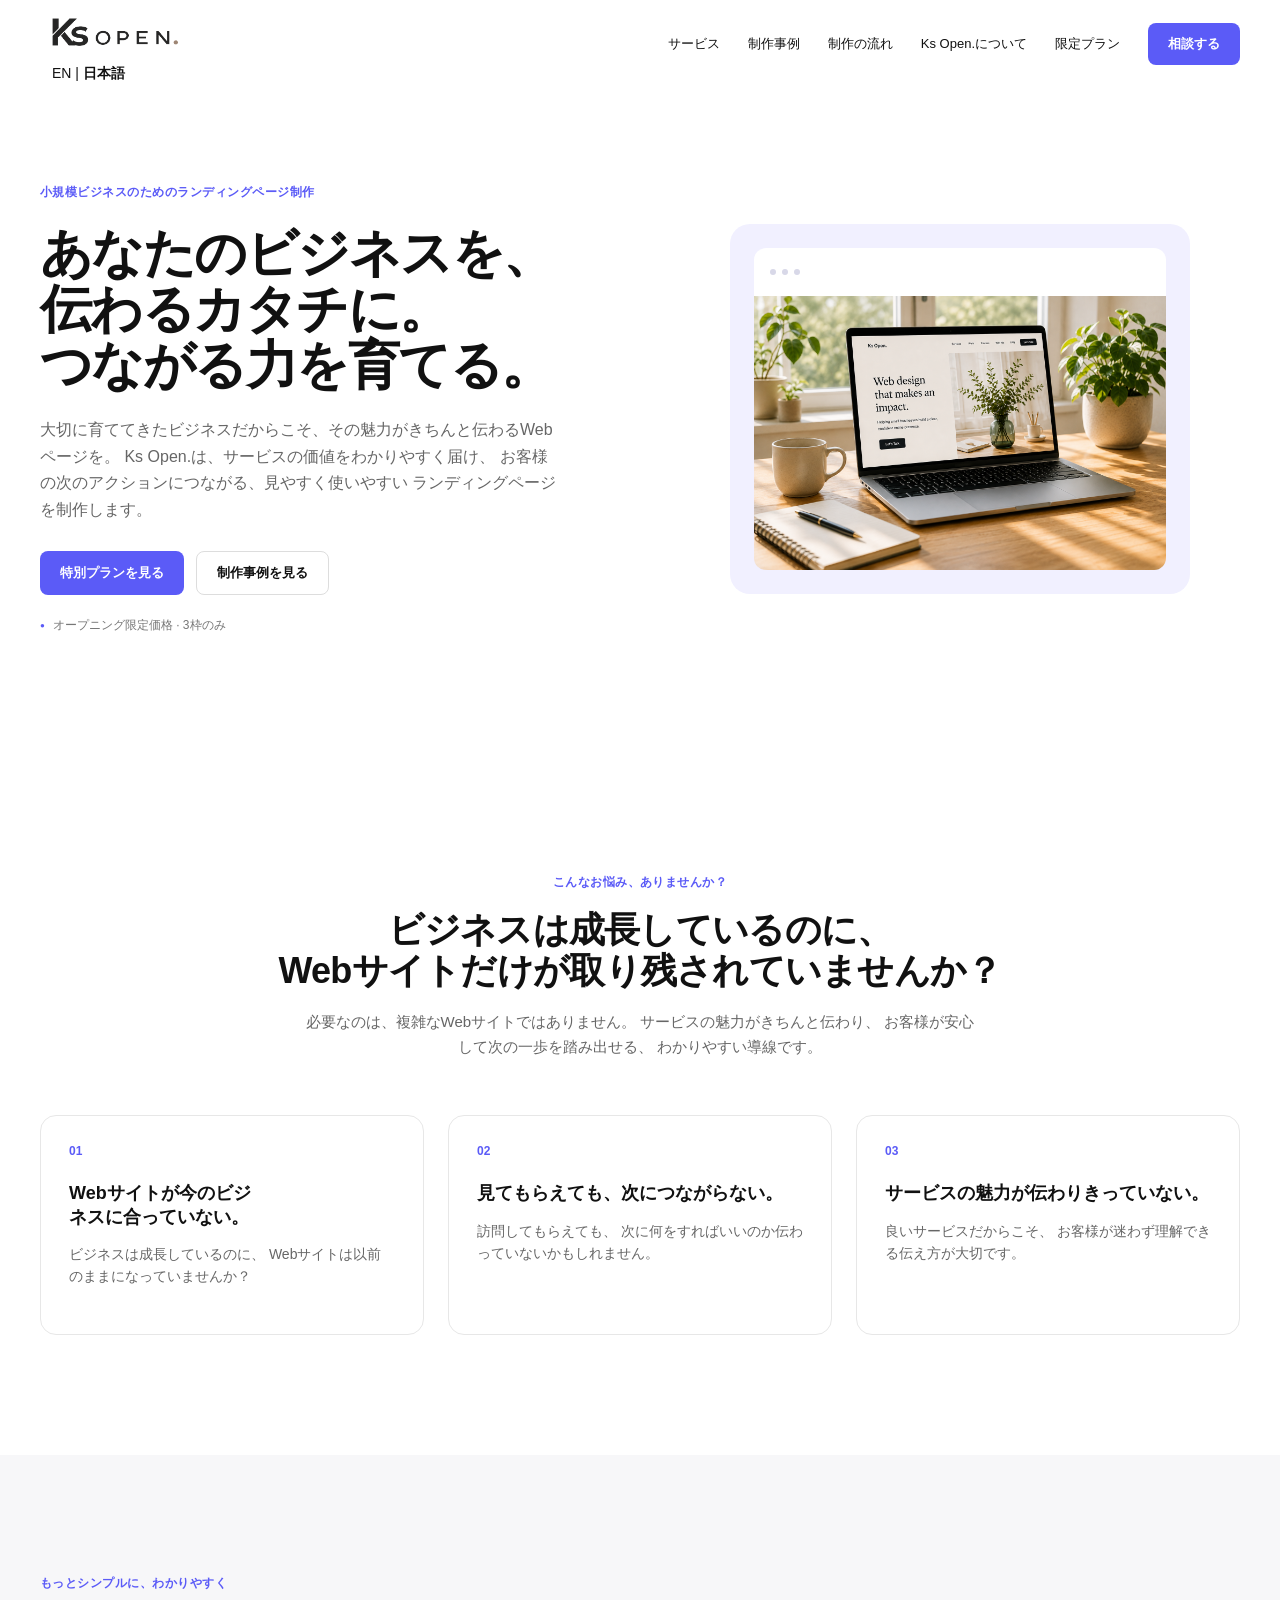
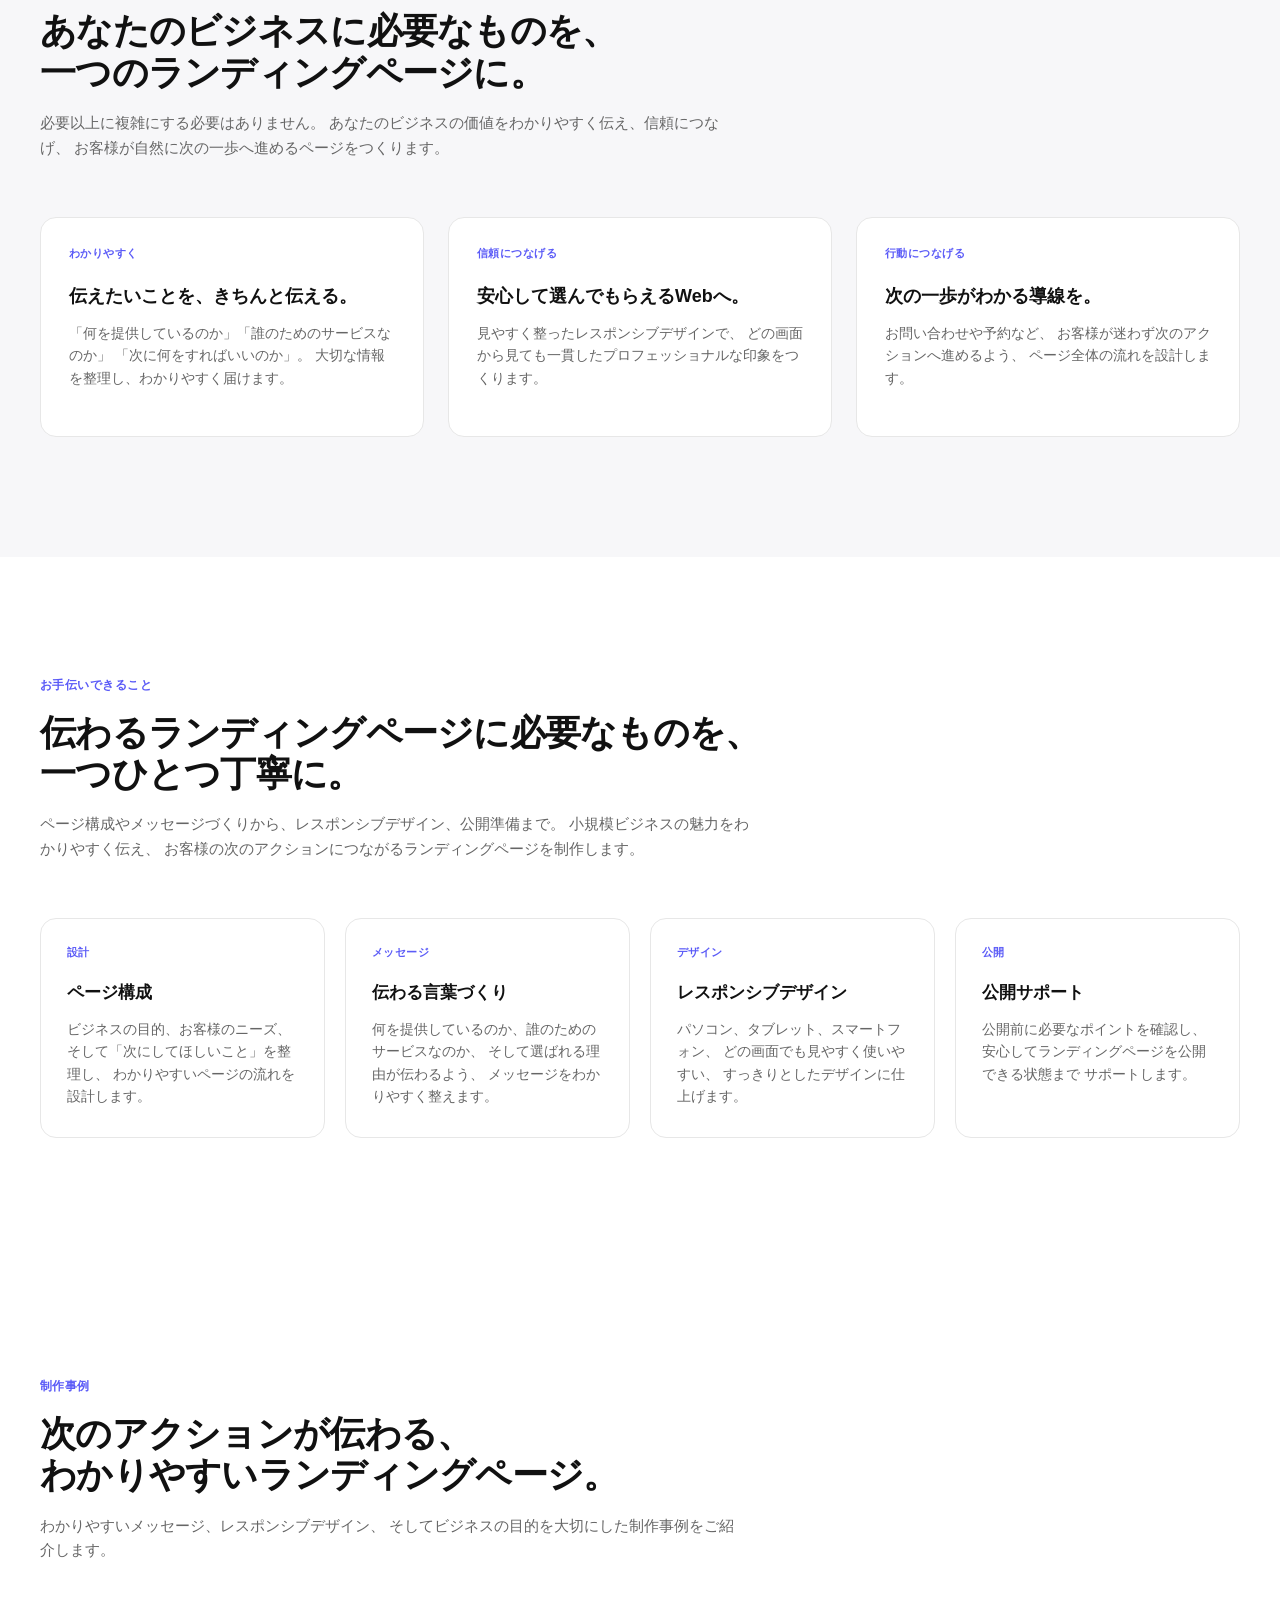
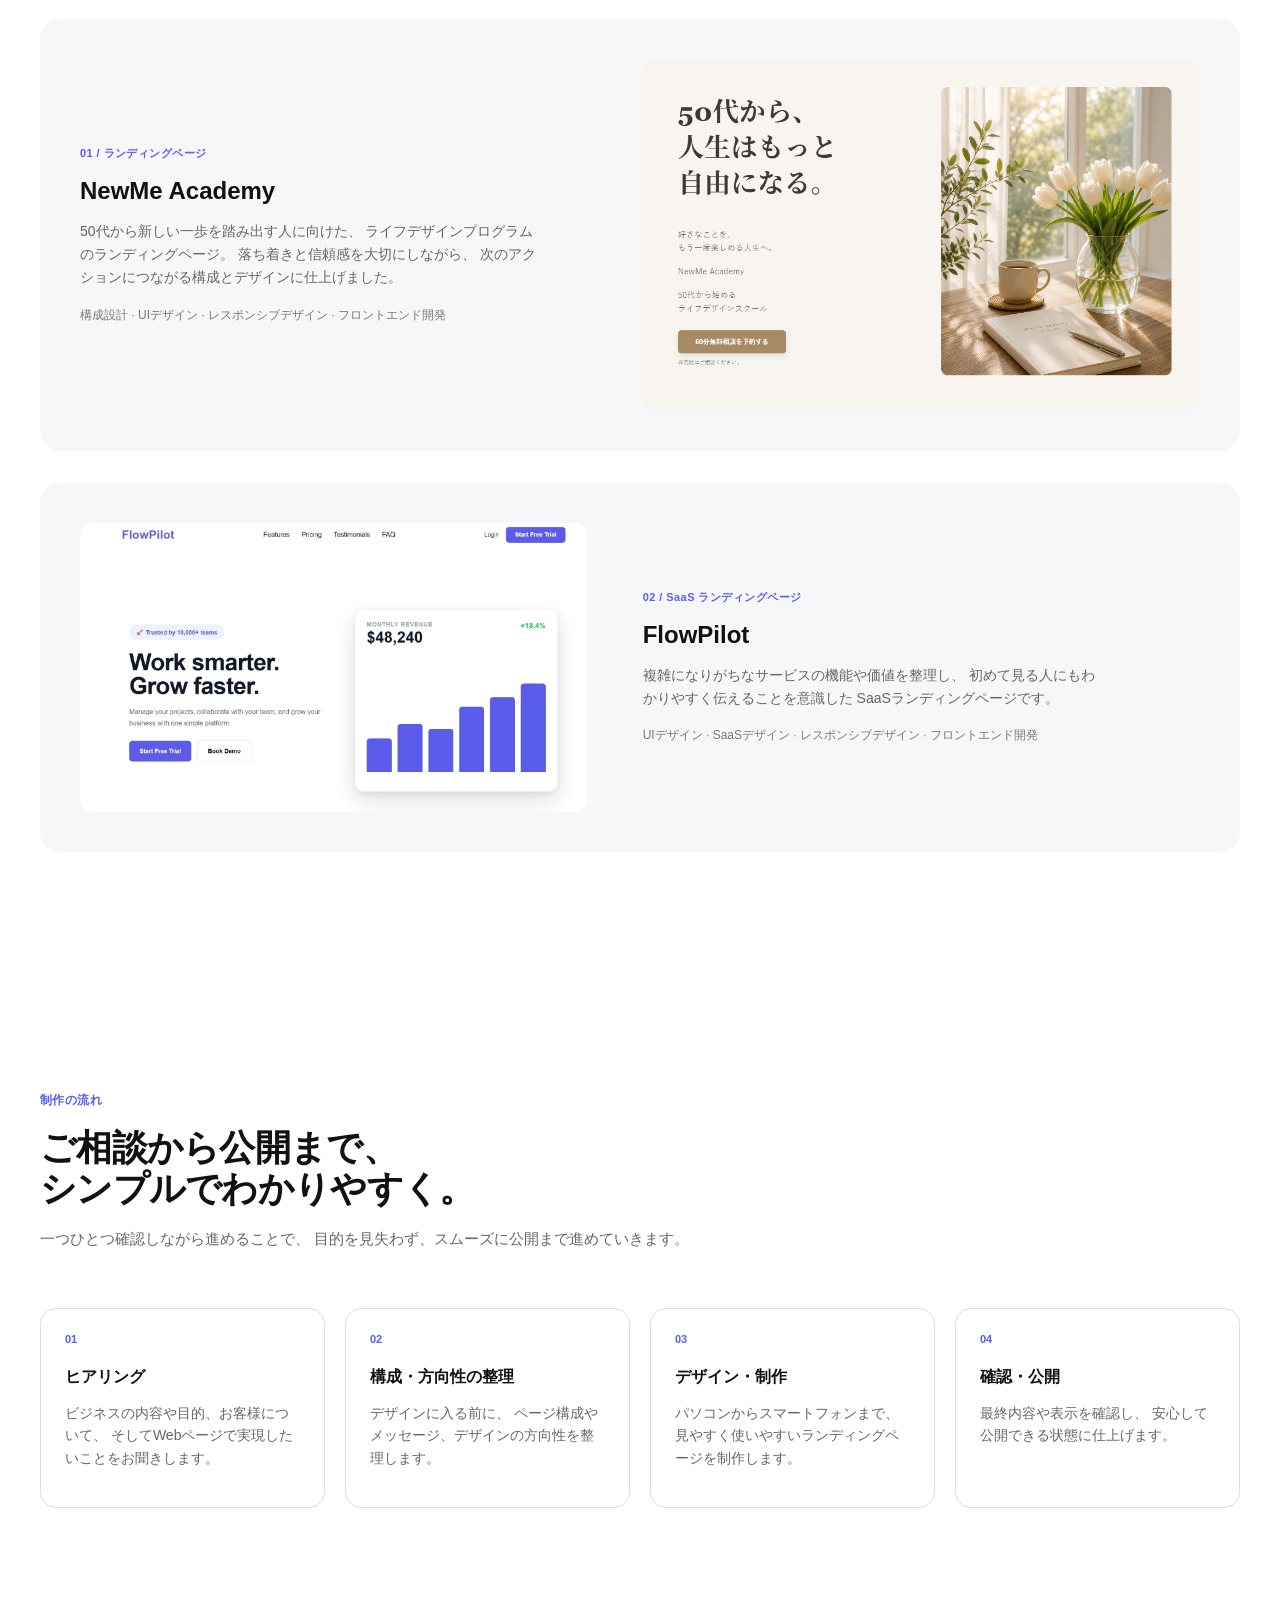
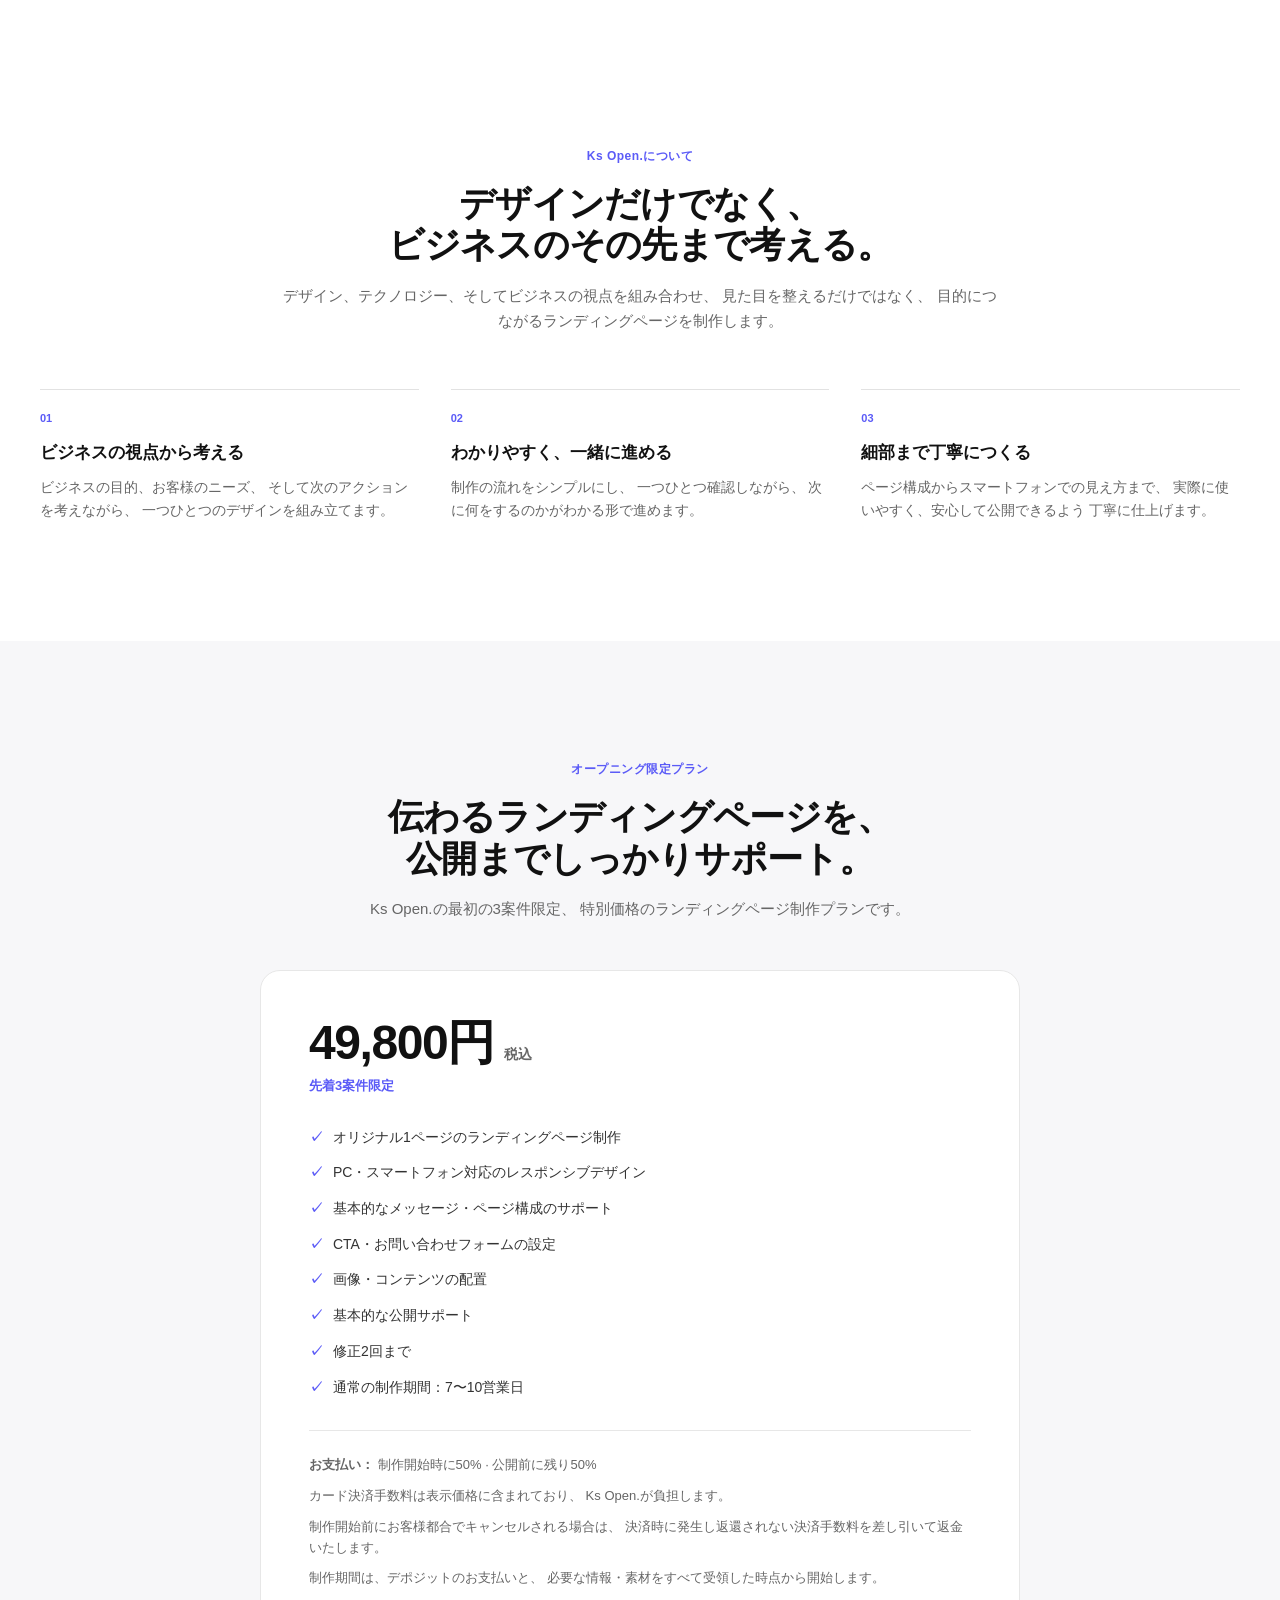
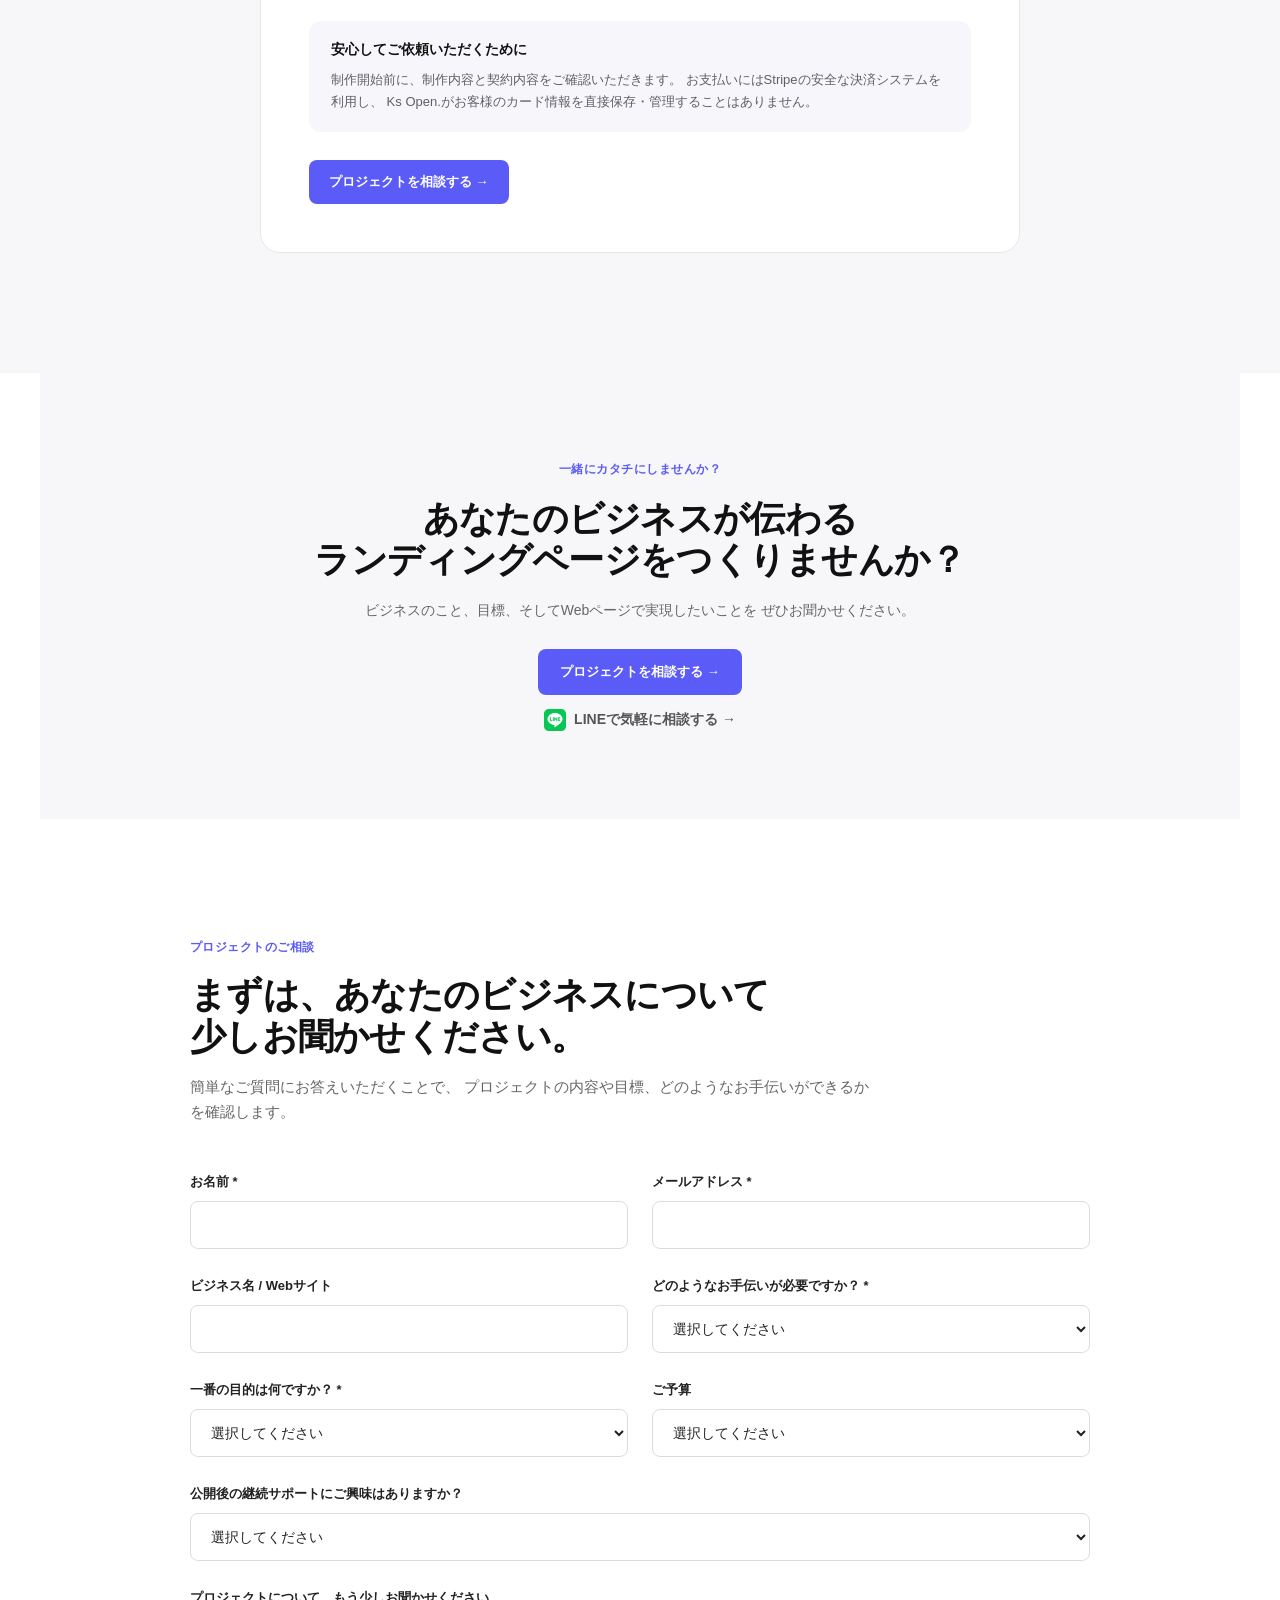
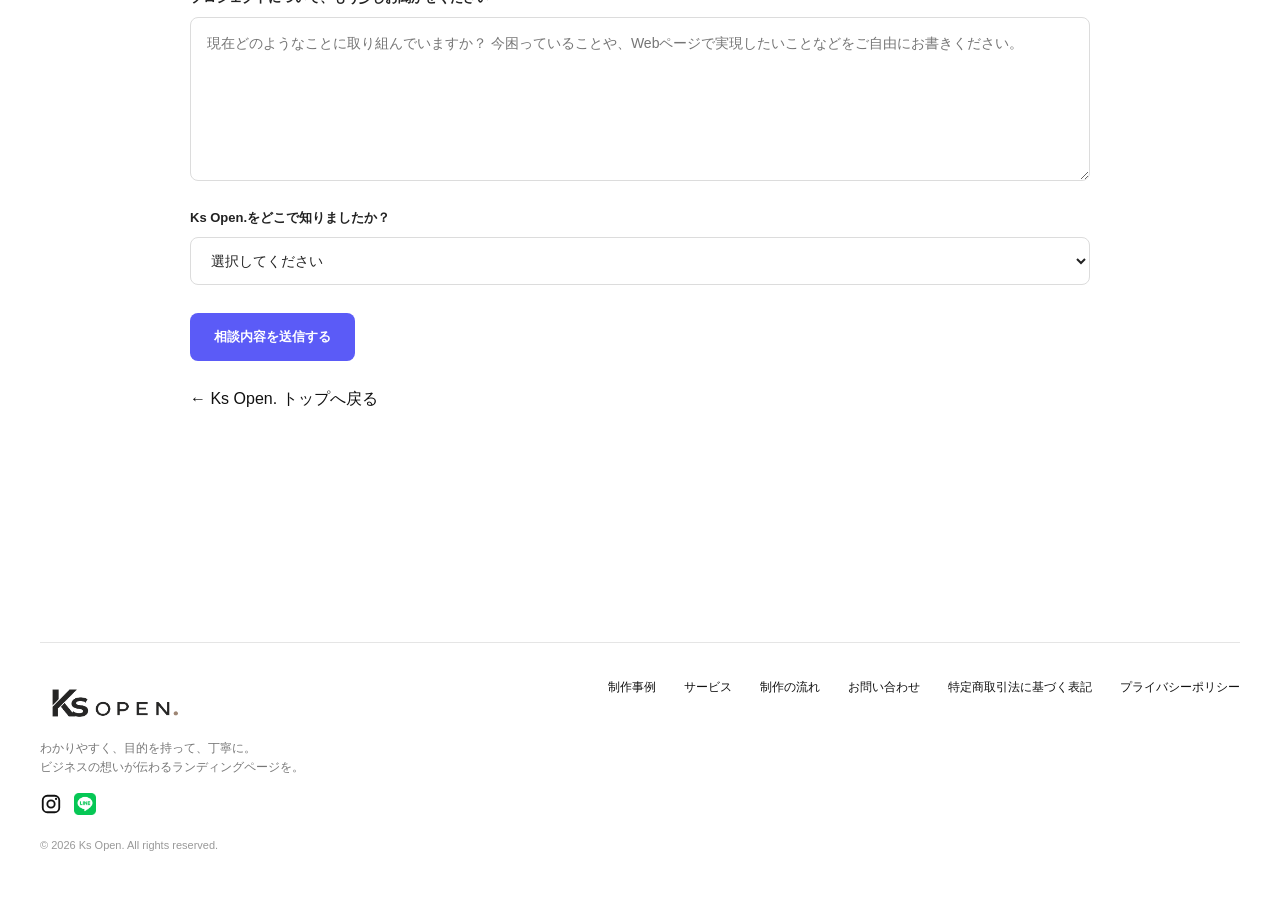
==== ja/index.html @ bf883248 "Add Japanese site, legal pages, branding and social links" ====
<!DOCTYPE html>
<html lang="ja">

<head>
  <meta charset="UTF-8">
  <meta name="viewport" content="width=device-width, initial-scale=1.0">

  <title>Ks Open. | ランディングページ制作</title>

  <link rel="stylesheet" href="../style.css">
</head>

<body id="top">

  <!-- Navigation -->
  <header class="site-header">
    <div class="nav-container">

      <div class="nav-left">
       <a href="#top" class="logo">
  <img
    src="../images/ks-open-logo-primary-horizontal-v1.png"
    alt="Ks Open."
    class="logo-image"
  >
</a>
        <div class="language-switcher">
          <a href="../index.html">EN</a>
          <span>|</span>
          <a href="./index.html" class="active">日本語</a>
        </div>
      </div>

      <nav class="nav-links">
        <a href="#services">サービス</a>
        <a href="#work">制作事例</a>
        <a href="#process">制作の流れ</a>
        <a href="#why-me">Ks Open.について</a>
        <a href="#launch-offer">限定プラン</a>
        <a href="#contact" class="nav-cta">相談する</a>
      </nav>

      <button class="menu-toggle"
              aria-label="ナビゲーションメニューを開く"
              aria-expanded="false">
        <span></span>
        <span></span>
        <span></span>
      </button>

    </div>
  </header>
    <!-- Hero -->
<main>
  <section class="hero">

  <div class="hero-container">

    <div class="hero-content">

      <p class="eyebrow">
        小規模ビジネスのためのランディングページ制作
      </p>

      <h1>
        あなたのビジネスを、<br>
        伝わるカタチに。<br>
        つながる力を育てる。
      </h1>

      <p class="hero-description">
        大切に育ててきたビジネスだからこそ、その魅力がきちんと伝わるWebページを。
        Ks Open.は、サービスの価値をわかりやすく届け、
        お客様の次のアクションにつながる、見やすく使いやすい
        ランディングページを制作します。
      </p>

      <div class="hero-actions">
        <a href="#launch-offer" class="btn btn-primary">
          特別プランを見る
        </a>

        <a href="#work" class="btn btn-secondary">
          制作事例を見る
        </a>
      </div>

      <p class="hero-note">
        <span>●</span>
        オープニング限定価格 · 3枠のみ
      </p>

    </div>

    <div class="hero-visual">
      <div class="browser-card">

        <div class="browser-bar">
          <span></span>
          <span></span>
          <span></span>
        </div>

        <div class="browser-image">
          <img
            src="../images/ksopen-hero-workspace-02.png"
            alt="Ks Open Webデザイン制作イメージ"
          >
        </div>

      </div>
    </div>

  </div>

</section>
    
  <!-- Problem -->
<section class="problem">

  <div class="problem-container">

    <div class="section-header">
      <p class="section-eyebrow">
        こんなお悩み、ありませんか？
      </p>

      <h2>
        ビジネスは成長しているのに、<br>
        Webサイトだけが取り残されていませんか？
      </h2>

      <p class="section-intro">
        必要なのは、複雑なWebサイトではありません。
        サービスの魅力がきちんと伝わり、
        お客様が安心して次の一歩を踏み出せる、
        わかりやすい導線です。
      </p>
    </div>

    <div class="problem-grid">

      <article class="problem-card">
        <span class="card-number">01</span>

        <h3>Webサイトが今のビジネスに合っていない。</h3>

        <p>
          ビジネスは成長しているのに、
          Webサイトは以前のままになっていませんか？
        </p>
      </article>

      <article class="problem-card">
        <span class="card-number">02</span>

        <h3>見てもらえても、次につながらない。</h3>

        <p>
          訪問してもらえても、
          次に何をすればいいのか伝わっていないかもしれません。
        </p>
      </article>

      <article class="problem-card">
        <span class="card-number">03</span>

        <h3>サービスの魅力が伝わりきっていない。</h3>

        <p>
          良いサービスだからこそ、
          お客様が迷わず理解できる伝え方が大切です。
        </p>
      </article>

    </div>

  </div>

</section>
<!-- Solution -->
<section class="solution">

  <div class="solution-container">

    <div class="solution-header">

      <p class="section-eyebrow">
        もっとシンプルに、わかりやすく
      </p>

      <h2>
  あなたのビジネスに必要なものを、<br>
  一つのランディングページに。
</h2>

      <p class="section-intro">
        必要以上に複雑にする必要はありません。
        あなたのビジネスの価値をわかりやすく伝え、信頼につなげ、
        お客様が自然に次の一歩へ進めるページをつくります。
      </p>

    </div>

    <div class="solution-grid">

      <article class="solution-card">
        <span class="solution-label">わかりやすく</span>

        <h3>伝えたいことを、きちんと伝える。</h3>

        <p>
          「何を提供しているのか」「誰のためのサービスなのか」
          「次に何をすればいいのか」。
          大切な情報を整理し、わかりやすく届けます。
        </p>
      </article>

      <article class="solution-card">
        <span class="solution-label">信頼につなげる</span>

        <h3>安心して選んでもらえるWebへ。</h3>

        <p>
          見やすく整ったレスポンシブデザインで、
          どの画面から見ても一貫したプロフェッショナルな印象をつくります。
        </p>
      </article>

      <article class="solution-card">
        <span class="solution-label">行動につなげる</span>

        <h3>次の一歩がわかる導線を。</h3>

        <p>
          お問い合わせや予約など、
          お客様が迷わず次のアクションへ進めるよう、
          ページ全体の流れを設計します。
        </p>
      </article>

    </div>

  </div>

</section>
<!-- Services -->
<section class="services" id="services">

  <div class="services-container">

    <div class="services-header">

      <p class="section-eyebrow">
        お手伝いできること
      </p>

      <h2>
  伝わるランディングページに必要なものを、<br>
  一つひとつ丁寧に。
</h2>

      <p class="section-intro">
        ページ構成やメッセージづくりから、レスポンシブデザイン、公開準備まで。
        小規模ビジネスの魅力をわかりやすく伝え、
        お客様の次のアクションにつながるランディングページを制作します。
      </p>

    </div>

    <div class="services-grid">

      <article class="service-card">
        <span class="service-label">設計</span>

        <h3>ページ構成</h3>

        <p>
          ビジネスの目的、お客様のニーズ、
          そして「次にしてほしいこと」を整理し、
          わかりやすいページの流れを設計します。
        </p>
      </article>

      <article class="service-card">
        <span class="service-label">メッセージ</span>

        <h3>伝わる言葉づくり</h3>

        <p>
          何を提供しているのか、誰のためのサービスなのか、
          そして選ばれる理由が伝わるよう、
          メッセージをわかりやすく整えます。
        </p>
      </article>

      <article class="service-card">
        <span class="service-label">デザイン</span>

        <h3>レスポンシブデザイン</h3>

        <p>
          パソコン、タブレット、スマートフォン、
          どの画面でも見やすく使いやすい、
          すっきりとしたデザインに仕上げます。
        </p>
      </article>

      <article class="service-card">
        <span class="service-label">公開</span>

        <h3>公開サポート</h3>

        <p>
          公開前に必要なポイントを確認し、
          安心してランディングページを公開できる状態まで
          サポートします。
        </p>
      </article>

    </div>

  </div>

</section>
<!-- Work -->
<section class="work" id="work">

  <div class="work-container">

    <div class="work-header">

      <p class="section-eyebrow">制作事例</p>

      <h2>
        次のアクションが伝わる、<br>
        わかりやすいランディングページ。
      </h2>

      <p class="section-intro">
        わかりやすいメッセージ、レスポンシブデザイン、
        そしてビジネスの目的を大切にした制作事例をご紹介します。
      </p>

    </div>

    <article class="work-project">

      <div class="project-info">

        <span class="project-label">01 / ランディングページ</span>

        <h3>NewMe Academy</h3>

        <p>
          50代から新しい一歩を踏み出す人に向けた、
          ライフデザインプログラムのランディングページ。
          落ち着きと信頼感を大切にしながら、
          次のアクションにつながる構成とデザインに仕上げました。
        </p>

        <p class="project-meta">
          構成設計 · UIデザイン · レスポンシブデザイン · フロントエンド開発
        </p>

      </div>

      <div class="project-visual">

        <img
          src="../images/newme-academy-preview.png"
          alt="NewMe Academy ランディングページ制作事例"
        >

      </div>

    </article>

    <article class="work-project work-project-reverse">

      <div class="project-visual">

        <img
          src="../images/flowpilot-preview.png"
          alt="FlowPilot ランディングページ制作事例"
        >

      </div>

      <div class="project-info">

        <span class="project-label">02 / SaaS ランディングページ</span>

        <h3>FlowPilot</h3>

        <p>
          複雑になりがちなサービスの機能や価値を整理し、
          初めて見る人にもわかりやすく伝えることを意識した
          SaaSランディングページです。
        </p>

        <p class="project-meta">
          UIデザイン · SaaSデザイン · レスポンシブデザイン · フロントエンド開発
        </p>

      </div>

    </article>

  </div>

</section>
<!-- Process -->
<section class="process" id="process">

  <div class="process-container">

    <div class="process-header">

      <p class="section-eyebrow">
        制作の流れ
      </p>

      <h2>
        ご相談から公開まで、<br>
        シンプルでわかりやすく。
      </h2>

      <p class="section-intro">
        一つひとつ確認しながら進めることで、
        目的を見失わず、スムーズに公開まで進めていきます。
      </p>

    </div>

    <div class="process-grid">

      <article class="process-card">
        <span class="process-number">01</span>

        <h3>ヒアリング</h3>

        <p>
          ビジネスの内容や目的、お客様について、
          そしてWebページで実現したいことをお聞きします。
        </p>
      </article>

      <article class="process-card">
        <span class="process-number">02</span>

        <h3>構成・方向性の整理</h3>

        <p>
          デザインに入る前に、
          ページ構成やメッセージ、デザインの方向性を整理します。
        </p>
      </article>

      <article class="process-card">
        <span class="process-number">03</span>

        <h3>デザイン・制作</h3>

        <p>
          パソコンからスマートフォンまで、
          見やすく使いやすいランディングページを制作します。
        </p>
      </article>

      <article class="process-card">
        <span class="process-number">04</span>

        <h3>確認・公開</h3>

        <p>
          最終内容や表示を確認し、
          安心して公開できる状態に仕上げます。
        </p>
      </article>

    </div>

  </div>

</sect<!-- Why Me -->
<section class="why-me" id="why-me">

  <div class="why-me-container">

    <div class="why-me-header">

      <p class="section-eyebrow">
        Ks Open.について
      </p>

      <h2>
        デザインだけでなく、<br>
        ビジネスのその先まで考える。
      </h2>

      <p class="section-intro">
        デザイン、テクノロジー、そしてビジネスの視点を組み合わせ、
        見た目を整えるだけではなく、
        目的につながるランディングページを制作します。
      </p>

    </div>

    <div class="why-me-grid">

      <article class="why-me-point">

        <span class="why-me-number">01</span>

        <h3>ビジネスの視点から考える</h3>

        <p>
          ビジネスの目的、お客様のニーズ、
          そして次のアクションを考えながら、
          一つひとつのデザインを組み立てます。
        </p>

      </article>

      <article class="why-me-point">

        <span class="why-me-number">02</span>

        <h3>わかりやすく、一緒に進める</h3>

        <p>
          制作の流れをシンプルにし、
          一つひとつ確認しながら、
          次に何をするのかがわかる形で進めます。
        </p>

      </article>

      <article class="why-me-point">

        <span class="why-me-number">03</span>

        <h3>細部まで丁寧につくる</h3>

        <p>
          ページ構成からスマートフォンでの見え方まで、
          実際に使いやすく、安心して公開できるよう
          丁寧に仕上げます。
        </p>

      </article>

    </div>

  </div>

</section>
<!-- Founding Client Offer -->
<section class="launch-offer" id="launch-offer">

  <div class="launch-offer-container">

    <div class="launch-offer-header">

      <p class="section-eyebrow">
        オープニング限定プラン
      </p>

      <h2>
        伝わるランディングページを、<br>
        公開までしっかりサポート。
      </h2>

      <p class="section-intro">
        Ks Open.の最初の3案件限定、
        特別価格のランディングページ制作プランです。
      </p>

    </div>

    <div class="launch-offer-card">

      <div class="offer-price">
        <span class="offer-price-amount">49,800円</span>
        <span class="offer-price-currency">税込</span>
      </div>

      <p class="offer-limit">
        先着3案件限定
      </p>

      <ul class="offer-features">
        <li>オリジナル1ページのランディングページ制作</li>
        <li>PC・スマートフォン対応のレスポンシブデザイン</li>
        <li>基本的なメッセージ・ページ構成のサポート</li>
        <li>CTA・お問い合わせフォームの設定</li>
        <li>画像・コンテンツの配置</li>
        <li>基本的な公開サポート</li>
        <li>修正2回まで</li>
        <li>通常の制作期間：7〜10営業日</li>
      </ul>

      <div class="offer-terms">

  <p>
    <strong>お支払い：</strong>
    制作開始時に50% · 公開前に残り50%
  </p>

  <p>
    カード決済手数料は表示価格に含まれており、
    Ks Open.が負担します。
  </p>

  <p>
    制作開始前にお客様都合でキャンセルされる場合は、
    決済時に発生し返還されない決済手数料を差し引いて返金いたします。
  </p>

  <p>
    制作期間は、デポジットのお支払いと、
    必要な情報・素材をすべて受領した時点から開始します。
  </p>

</div>

      <div class="offer-trust">

        <p class="offer-trust-title">
          安心してご依頼いただくために
        </p>

        <p>
          制作開始前に、制作内容と契約内容をご確認いただきます。
          お支払いにはStripeの安全な決済システムを利用し、
          Ks Open.がお客様のカード情報を直接保存・管理することはありません。
        </p>

      </div>

      <a href="#inquiry" class="btn btn-primary">
        プロジェクトを相談する →
      </a>

    </div>

  </div>

</section>
<!-- CTA -->
<section class="cta" id="contact">

  <div class="cta-container">

    <p class="section-eyebrow">
      一緒にカタチにしませんか？
    </p>

    <h2>
      あなたのビジネスが伝わる<br>
      ランディングページをつくりませんか？
    </h2>

    <p class="cta-description">
      ビジネスのこと、目標、そしてWebページで実現したいことを
      ぜひお聞かせください。
    </p>

    <div class="cta-actions">

  <a href="#inquiry" class="cta-button">
    プロジェクトを相談する →
  </a>

  <a
  href="https://page.line.me/501hpcgv"
  class="cta-line-link"
  target="_blank"
  rel="noopener noreferrer"
>
  <img
    src="../images/line-brand-icon.png"
    alt=""
    class="cta-line-icon"
  >
  <span>LINEで気軽に相談する →</span>
</a>

</div>

  </div>

</section>
<!-- Project Inquiry -->
 <section class="inquiry">
<div class="inquiry-container" id="inquiry">

  <div class="inquiry-header">

    <p class="section-eyebrow">
      プロジェクトのご相談
    </p>

    <h2>
      まずは、あなたのビジネスについて<br>
      少しお聞かせください。
    </h2>

    <p class="section-intro">
      簡単なご質問にお答えいただくことで、
      プロジェクトの内容や目標、どのようなお手伝いができるかを確認します。
    </p>

  </div>

  <form
    class="inquiry-form"
    action="https://submit-form.com/Q7QNIc1bm"
    method="POST"
  >

    <input
      type="hidden"
      name="_redirect"
      value="https://ksopen.ca/ja/thank-you.html"
    >

    <input
      type="hidden"
      name="_append"
      value="false"
    >

    <div class="form-group">
      <label for="name">お名前 *</label>
      <input
        type="text"
        id="name"
        name="name"
        required
      >
    </div>

    <div class="form-group">
      <label for="email">メールアドレス *</label>
      <input
        type="email"
        id="email"
        name="email"
        required
      >
    </div>

    <div class="form-group">
      <label for="business">ビジネス名 / Webサイト</label>
      <input
        type="text"
        id="business"
        name="business"
      >
    </div>

    <div class="form-group">
      <label for="help">どのようなお手伝いが必要ですか？ *</label>
      <select id="help" name="help" required>
        <option value="">選択してください</option>
        <option value="new-landing-page">新しいランディングページ制作</option>
        <option value="redesign">既存ページのリデザイン</option>
        <option value="website">Webサイト制作</option>
        <option value="not-sure">まだわからない / 相談したい</option>
      </select>
    </div>

    <div class="form-group">
      <label for="goal">一番の目的は何ですか？ *</label>
      <select id="goal" name="goal" required>
        <option value="">選択してください</option>
        <option value="more-inquiries">お問い合わせを増やしたい</option>
        <option value="clear-service">サービス内容をわかりやすく伝えたい</option>
        <option value="launch-offer">新しいサービス・商品を紹介したい</option>
        <option value="credibility">ビジネスの信頼感を高めたい</option>
        <option value="other">その他</option>
      </select>
    </div>

   <div class="form-group">
  <label for="budget">ご予算</label>

  <select id="budget" name="budget">
    <option value="">選択してください</option>
    <option value="under-50000">5万円未満</option>
    <option value="50000-100000">5万〜10万円</option>
    <option value="100000-200000">10万〜20万円</option>
    <option value="200000-plus">20万円以上</option>
    <option value="not-sure">まだわからない / 相談したい</option>
  </select>
</div>

    <div class="form-group">
      <label for="support">
        公開後の継続サポートにご興味はありますか？
      </label>

      <select id="support" name="support">
        <option value="">選択してください</option>
        <option value="no">今回は制作のみ希望</option>
        <option value="occasional">必要なときに更新をお願いしたい</option>
        <option value="monthly">毎月のメンテナンス・更新を希望</option>
        <option value="discuss">どんなサポートがあるか相談したい</option>
        <option value="not-sure">まだわからない</option>
      </select>
    </div>

    <div class="form-group">
      <label for="details">
        プロジェクトについて、もう少しお聞かせください
      </label>

      <textarea
        id="details"
        name="details"
        rows="6"
        placeholder="現在どのようなことに取り組んでいますか？ 今困っていることや、Webページで実現したいことなどをご自由にお書きください。"
      ></textarea>
    </div>

    <div class="form-group">
      <label for="source">Ks Open.をどこで知りましたか？</label>

      <select id="source" name="source">
        <option value="">選択してください</option>
        <option value="referral">ご紹介</option>
        <option value="linkedin">LinkedIn</option>
        <option value="instagram">Instagram</option>
        <option value="google">Google検索</option>
        <option value="other">その他</option>
      </select>
    </div>

    <button type="submit" class="form-submit">
      相談内容を送信する
    </button>

    <a href="#top" class="back-to-top back-to-top-bottom">
      ← Ks Open. トップへ戻る
    </a>

  </form>

</div>
</section>
</main>
 
<!-- Footer -->
<footer class="site-footer">

  <div class="footer-container">

    <div class="footer-divider"></div>

    <div class="footer-main">

      <div class="footer-brand">

        <a href="#top" class="footer-logo-link">
          <img
            src="../images/ks-open-logo-primary-horizontal-v1.png"
            alt="Ks Open."
            class="footer-logo-image"
          >
        </a>

        <p>
          わかりやすく、目的を持って、丁寧に。<br>
          ビジネスの想いが伝わるランディングページを。
        </p>

        <div class="footer-social">

          <a
            href="https://www.instagram.com/ksopen.digital/"
            class="footer-social-link"
            target="_blank"
            rel="noopener noreferrer"
            aria-label="Ks Open. Instagram"
          >
            <svg
              class="footer-social-icon instagram-icon"
              viewBox="0 0 24 24"
              aria-hidden="true"
            >
              <rect
                x="3"
                y="3"
                width="18"
                height="18"
                rx="5"
                fill="none"
                stroke="currentColor"
                stroke-width="2"
              />

              <circle
                cx="12"
                cy="12"
                r="4"
                fill="none"
                stroke="currentColor"
                stroke-width="2"
              />

              <circle
                cx="17.5"
                cy="6.5"
                r="1.2"
                fill="currentColor"
              />
            </svg>
          </a>

          <a
            href="https://page.line.me/501hpcgv"
            class="footer-social-link"
            target="_blank"
            rel="noopener noreferrer"
            aria-label="Ks Open. LINE公式アカウント"
          >
            <img
              src="../images/line-brand-icon.png"
              alt=""
              class="footer-social-icon"
            >
          </a>

        </div>

      </div>

      <nav class="footer-nav">
        <a href="#work">制作事例</a>
        <a href="#services">サービス</a>
        <a href="#process">制作の流れ</a>
        <a href="#contact">お問い合わせ</a>
        <a href="./legal.html">特定商取引法に基づく表記</a>
        <a href="./privacy.html">プライバシーポリシー</a>
      </nav>

    </div>

    <p class="footer-copy">
      © 2026 Ks Open. All rights reserved.
    </p>

  </div>

</footer>

<script src="../script.js"></script>

</body>
</html>
---- style.css ----
* {
  box-sizing: border-box;
  margin: 0;
  padding: 0;
}

html {
  scroll-behavior: smooth;
  scroll-padding-top: 90px;
}

body {
  font-family: Arial, sans-serif;
  color: #111111;
  background: #ffffff;
}

a {
  color: inherit;
  text-decoration: none;
}

.site-header {
    width: 100%;
    background: #ffffff;
    position: sticky;
    top: 0;
    z-index: 1000;
}

.nav-container {
  width: min(1200px, calc(100% - 48px));
  margin: 0 auto;
  min-height: 88px;
  display: flex;
  align-items: center;
  justify-content: space-between;
  position: relative;
}

.logo {
  font-size: 18px;
  font-weight: 600;
}
.logo-image {
  display: block;
  width: 150px;
  height: auto;
}
/* Language switcher */
.nav-left {
  display: flex;
  flex-direction: column;
  align-items: flex-start;
}
.language-switcher {
  margin-top: 8px;
  margin-left: 12px;
  font-size: 14px;
  line-height: 1;
}

.language-switcher a {
  color: inherit;
  text-decoration: none;
}

.language-switcher a:hover {
  opacity: 0.65;
}

.language-switcher .active {
  font-weight: 600;
}
.nav-links {
  display: flex;
  align-items: center;
  gap: 28px;

  font-size: 13px;
}

.nav-cta {
  padding: 12px 20px;
  border-radius: 8px;
  background: #5b5bf7;
  color: #ffffff;
  font-weight: 600;
}

.menu-toggle {
  display: none;
  width: 32px;
  height: 32px;

  border: 0;
  background: transparent;
  cursor: pointer;

  flex-direction: column;
  justify-content: center;
  gap: 4px;
}

.menu-toggle span {
  width: 18px;
  height: 1.5px;
  background: #111111;
  display: block;
}
/* =========================
   Hero
   ========================= */

.hero {
  width: 100%;
  background: #ffffff;
}

.hero-container {
  width: min(1200px, calc(100% - 48px));
  margin: 0 auto;
  padding: 96px 0 120px;

  display: grid;
  grid-template-columns: 1fr 1fr;
  align-items: center;
  gap: 80px;
}

.hero-content {
  max-width: 560px;
}

.eyebrow {
  margin-bottom: 24px;

  font-size: 12px;
  font-weight: 700;
  letter-spacing: 0.04em;
  color: #5b5bf7;
}

.hero h1 {
  margin-bottom: 24px;

  font-size: 52px;
  line-height: 1.08;
  letter-spacing: -0.03em;
  font-weight: 700;
}

.hero-description {
  max-width: 520px;
  margin-bottom: 28px;

  font-size: 16px;
  line-height: 1.65;
  color: #666666;
}

.hero-actions {
  display: flex;
  align-items: center;
  gap: 12px;

  margin-bottom: 22px;
}

.btn {
  display: inline-flex;
  align-items: center;
  justify-content: center;

  min-height: 44px;
  padding: 0 20px;

  border-radius: 8px;
  font-size: 13px;
  font-weight: 600;
}

.btn-primary {
  background: #5b5bf7;
  color: #ffffff;
}

.btn-secondary {
  border: 1px solid #dddddd;
  background: #ffffff;
  color: #111111;
}

.hero-note {
  display: flex;
  align-items: center;
  gap: 8px;

  font-size: 12px;
  color: #777777;
}

.hero-note span {
  color: #5b5bf7;
  font-size: 8px;
}

.hero-visual {
  display: flex;
  justify-content: center;
  align-items: center;
}

.browser-card {
  width: 100%;
  max-width: 460px;

  padding: 24px;
  border-radius: 20px;
  background: #f1f0ff;
}

.browser-bar {
  height: 48px;
  padding: 0 16px;

  display: flex;
  align-items: center;
  gap: 6px;

  background: #ffffff;
  border-radius: 12px 12px 0 0;
}

.browser-bar span {
  width: 6px;
  height: 6px;
  border-radius: 50%;
  background: #d8d8e8;
}

.browser-image {
  overflow: hidden;
  background: #ffffff;
  border-radius: 0 0 12px 12px;
}

.browser-image img {
  display: block;
  width: 100%;
  height: auto;
}
/* =========================
   Problem
   ========================= */

.problem {
  width: 100%;
  background: #ffffff;
}

.problem-container {
  width: min(1200px, calc(100% - 48px));
  margin: 0 auto;
  padding: 120px 0;
}

.section-header {
  max-width: 760px;
  margin: 0 auto 56px;
  text-align: center;
}

.section-eyebrow {
  margin-bottom: 18px;

  font-size: 12px;
  font-weight: 700;
  letter-spacing: 0.04em;
  color: #5b5bf7;
}

.section-header h2 {
  margin-bottom: 18px;

  font-size: 36px;
  line-height: 1.15;
  letter-spacing: -0.02em;
}

.section-intro {
  max-width: 680px;
  margin: 0 auto;

  font-size: 15px;
  line-height: 1.65;
  color: #666666;
}

.problem-grid {
  display: grid;
  grid-template-columns: repeat(3, 1fr);
  gap: 24px;
}

.problem-card {
  min-height: 220px;
  padding: 28px;

  border: 1px solid #e7e7e7;
  border-radius: 16px;
  background: #ffffff;
}

.card-number {
  display: block;
  margin-bottom: 24px;

  font-size: 12px;
  font-weight: 700;
  color: #5b5bf7;
}

.problem-card h3 {
  margin-bottom: 14px;

  font-size: 18px;
  line-height: 1.3;
}

.problem-card p {
  font-size: 14px;
  line-height: 1.6;
  color: #666666;
}

/* =========================
   Solution
   ========================= */

.solution {
  width: 100%;
  background: #f7f7f9;
}

.solution-container {
  width: min(1200px, calc(100% - 48px));
  margin: 0 auto;
  padding: 120px 0;
}

.solution-header {
  max-width: 760px;
  margin-bottom: 56px;
}

.solution-header h2 {
  max-width: 720px;
  margin-bottom: 18px;

  font-size: 36px;
  line-height: 1.15;
  letter-spacing: -0.02em;
}

.solution-header .section-intro {
  max-width: 680px;
  margin: 0;
}

.solution-grid {
  display: grid;
  grid-template-columns: repeat(3, 1fr);
  gap: 24px;
}

.solution-card {
  min-height: 220px;
  padding: 28px;

  background: #ffffff;
  border: 1px solid #e7e7e7;
  border-radius: 16px;
}

.solution-label {
  display: block;
  margin-bottom: 24px;

  font-size: 11px;
  font-weight: 700;
  letter-spacing: 0.04em;
  color: #5b5bf7;
}

.solution-card h3 {
  margin-bottom: 14px;

  font-size: 18px;
  line-height: 1.3;
}

.solution-card p {
  font-size: 14px;
  line-height: 1.6;
  color: #666666;
}
/* =========================
   Services
   ========================= */

.services {
  width: 100%;
  background: #ffffff;
}

.services-container {
  width: min(1200px, calc(100% - 48px));
  margin: 0 auto;
  padding: 120px 0;
}

.services-header {
  max-width: 820px;
  margin-bottom: 56px;
}

.services-header h2 {
  max-width: 760px;
  margin-bottom: 18px;

  font-size: 36px;
  line-height: 1.15;
  letter-spacing: -0.02em;
}

.services-header .section-intro {
  max-width: 720px;
  margin: 0;
}

.services-grid {
  display: grid;
  grid-template-columns: repeat(4, 1fr);
  gap: 20px;
}

.service-card {
  min-height: 220px;
  padding: 26px;

  border: 1px solid #e7e7e7;
  border-radius: 16px;
  background: #ffffff;
}

.service-label {
  display: block;
  margin-bottom: 22px;

  font-size: 11px;
  font-weight: 700;
  letter-spacing: 0.04em;
  color: #5b5bf7;
}

.service-card h3 {
  margin-bottom: 14px;

  font-size: 17px;
  line-height: 1.3;
}

.service-card p {
  font-size: 14px;
  line-height: 1.6;
  color: #666666;
}

/* =========================
   Work
   ========================= */

.work {
  width: 100%;
  background: #ffffff;
}

.work-container {
  width: min(1200px, calc(100% - 48px));
  margin: 0 auto;
  padding: 120px 0;
}

.work-header {
  max-width: 780px;
  margin-bottom: 56px;
}

.work-header h2 {
  max-width: 720px;
  margin-bottom: 18px;

  font-size: 36px;
  line-height: 1.15;
  letter-spacing: -0.02em;
}

.work-header .section-intro {
  max-width: 700px;
  margin: 0;
}

.work-project {
  display: grid;
  grid-template-columns: 1fr 1.1fr;
  align-items: center;
  gap: 56px;

  padding: 40px;
  margin-bottom: 32px;

  background: #f7f7f9;
  border-radius: 20px;
}

.work-project:last-child {
  margin-bottom: 0;
}

.project-info {
  max-width: 460px;
}

.project-label {
  display: block;
  margin-bottom: 16px;

  font-size: 11px;
  font-weight: 700;
  letter-spacing: 0.04em;
  color: #5b5bf7;
}

.project-info h3 {
  margin-bottom: 14px;

  font-size: 24px;
  line-height: 1.2;
}

.project-info > p:not(.project-meta) {
  margin-bottom: 16px;

  font-size: 14px;
  line-height: 1.65;
  color: #666666;
}

.project-meta {
  font-size: 12px;
  line-height: 1.5;
  color: #777777;
}

.project-visual {
  width: 100%;
}

.project-visual img {
  display: block;
  width: 100%;
  height: auto;
  border-radius: 12px;
}

/* =========================
   Process
   ========================= */

.process {
  width: 100%;
  background: #ffffff;
}

.process-container {
  width: min(1200px, calc(100% - 48px));
  margin: 0 auto;
  padding: 120px 0;
}

.process-header {
  max-width: 760px;
  margin-bottom: 56px;
}

.process-header h2 {
  margin-bottom: 18px;

  font-size: 36px;
  line-height: 1.15;
  letter-spacing: -0.02em;
}

.process-header .section-intro {
  max-width: 680px;
  margin: 0;
}

.process-grid {
  display: grid;
  grid-template-columns: repeat(4, 1fr);
  gap: 20px;
}

.process-card {
  min-height: 200px;
  padding: 24px;

  background: #ffffff;
  border: 1px solid #dcdcdc;
  border-radius: 16px;
}

.process-number {
  display: block;
  margin-bottom: 22px;

  font-size: 11px;
  font-weight: 700;
  color: #5b5bf7;
}

.process-card h3 {
  margin-bottom: 14px;

  font-size: 16px;
  line-height: 1.3;
}

.process-card p {
  font-size: 14px;
  line-height: 1.6;
  color: #666666;
}

/* =========================
   Why Me
   ========================= */

.why-me {
  width: 100%;
  background: #ffffff;
}

.why-me-container {
  width: min(1200px, calc(100% - 48px));
  margin: 0 auto;
  padding: 120px 0;
}

.why-me-header {
  max-width: 820px;
  margin: 0 auto 56px;
  text-align: center;
}

.why-me-header h2 {
  margin-bottom: 18px;

  font-size: 36px;
  line-height: 1.15;
  letter-spacing: -0.02em;
}

.why-me-header .section-intro {
  max-width: 720px;
  margin: 0 auto;
}

.why-me-grid {
  display: grid;
  grid-template-columns: repeat(3, 1fr);
  gap: 32px;
}

.why-me-point {
  padding-top: 22px;
  border-top: 1px solid #e2e2e2;
}

.why-me-number {
  display: block;
  margin-bottom: 18px;

  font-size: 11px;
  font-weight: 700;
  color: #5b5bf7;
}

.why-me-point h3 {
  margin-bottom: 12px;

  font-size: 17px;
  line-height: 1.3;
}

.why-me-point p {
  font-size: 14px;
  line-height: 1.6;
  color: #666666;
}
/* =========================
   Founding Client Offer
   ========================= */

.launch-offer {
  width: 100%;
  background: #f7f7f9;
}

.launch-offer-container {
  width: min(1000px, calc(100% - 48px));
  margin: 0 auto;
  padding: 120px 0;
}

.launch-offer-header {
  max-width: 760px;
  margin: 0 auto 48px;
  text-align: center;
}

.launch-offer-header h2 {
  margin-bottom: 18px;

  font-size: 36px;
  line-height: 1.15;
  letter-spacing: -0.02em;
}

.launch-offer-header .section-intro {
  margin: 0 auto;
  max-width: 620px;
}

.launch-offer-card {
  max-width: 760px;
  margin: 0 auto;
  padding: 48px;

  background: #ffffff;
  border: 1px solid #e7e7e7;
  border-radius: 20px;
}

.offer-price {
  display: flex;
  align-items: baseline;
  gap: 10px;

  margin-bottom: 10px;
}

.offer-price-amount {
  font-size: 48px;
  line-height: 1;
  font-weight: 700;
  letter-spacing: -0.03em;
}

.offer-price-currency {
  font-size: 14px;
  font-weight: 600;
  color: #666666;
}

.offer-limit {
  margin-bottom: 32px;

  font-size: 13px;
  color: #5b5bf7;
  font-weight: 600;
}

.offer-features {
  display: grid;
  gap: 14px;

  margin: 0 0 32px;
  padding: 0;

  list-style: none;
}

.offer-features li {
  position: relative;
  padding-left: 24px;

  font-size: 14px;
  line-height: 1.55;
  color: #333333;
}

.offer-features li::before {
  content: "✓";

  position: absolute;
  left: 0;
  top: 0;

  color: #5b5bf7;
  font-weight: 700;
}

.offer-terms {
  margin-bottom: 32px;
  padding-top: 24px;

  border-top: 1px solid #e7e7e7;
}

.offer-terms p {
  margin-bottom: 10px;

  font-size: 13px;
  line-height: 1.6;
  color: #666666;
}

.offer-terms p:last-child {
  margin-bottom: 0;
}
/* Offer Trust */

.offer-trust {
  margin-top: 28px;
  margin-bottom: 28px;
  padding: 20px 22px;

  background: #f7f7fb;
  border-radius: 12px;
}

.offer-trust-title {
  margin-bottom: 10px;

  font-size: 14px;
  font-weight: 700;
  color: #111111;
}

.offer-trust p:not(.offer-trust-title) {
  margin: 0 0 10px;

  font-size: 13px;
  line-height: 1.65;
  color: #5f5f67;
}

.offer-trust p:last-child {
  margin-bottom: 0;
}
/* =========================
   CTA
   ========================= */

.cta {
  width: 100%;
  background: #ffffff;
  padding: 0 24px;
}

.cta-container {
  width: min(1200px, 100%);
  margin: 0 auto;
  padding: 88px 40px;

  text-align: center;
  background: #f7f7f9;
}

.cta-container .section-eyebrow {
  margin-bottom: 20px;
}

.cta-container h2 {
  max-width: 900px;
  margin: 0 auto 18px;

  font-size: 36px;
  line-height: 1.15;
  letter-spacing: -0.02em;
}

.cta-description {
  max-width: 650px;
  margin: 0 auto 28px;

  font-size: 14px;
  line-height: 1.6;
  color: #666666;
}

.cta-button {
  display: inline-flex;
  align-items: center;
  justify-content: center;

  min-height: 46px;
  padding: 0 22px;

  border-radius: 8px;
  background: #5b5bf7;
  color: #ffffff;

  font-size: 13px;
  font-weight: 600;
}
.cta-actions {
  display: flex;
  flex-direction: column;
  align-items: center;
  gap: 14px;
}

.cta-line-link {
  display: inline-block;
  font-size: 14px;
  font-weight: 600;
  color: #555555;
  text-decoration: none;
  transition: opacity 0.2s ease;
}

.cta-line-link:hover {
  opacity: 0.65;
}
.cta-line-link {
  display: inline-flex;
  align-items: center;
  gap: 8px;
  font-size: 14px;
  font-weight: 600;
  color: #555555;
  text-decoration: none;
  transition: opacity 0.2s ease;
}

.cta-line-icon {
  width: 22px;
  height: 22px;
  object-fit: contain;
  flex-shrink: 0;
}

.cta-line-link:hover {
  opacity: 0.65;
}
/* =========================
   Footer
   ========================= */

.site-footer {
  width: 100%;
  background: #ffffff;
}

.footer-container {
  width: min(1200px, calc(100% - 48px));
  margin: 0 auto;
  padding: 96px 0 48px;
}

.footer-divider {
  height: 1px;
  margin-bottom: 36px;
  background: #e5e5e5;
}

.footer-main {
  display: flex;
  align-items: flex-start;
  justify-content: space-between;
  gap: 48px;

  margin-bottom: 24px;
}

.footer-brand h3 {
  margin-bottom: 10px;

  font-size: 14px;
  font-weight: 600;
}

.footer-brand p {
  max-width: 360px;

  font-size: 12px;
  line-height: 1.6;
  color: #777777;
}

.footer-nav {
  display: flex;
  align-items: center;
  gap: 28px;

  font-size: 12px;
}

.footer-copy {
  font-size: 11px;
  color: #999999;
}
.footer-logo-image {
  display: block;
  width: 150px;
  height: auto;
}

.footer-logo-link {
  display: inline-block;
  margin-bottom: 6px;
}
.footer-social {
  display: flex;
  align-items: center;
  gap: 12px;
  margin-top: 16px;
}

.footer-social-link {
  display: inline-flex;
  align-items: center;
  justify-content: center;
  text-decoration: none;
}

.footer-social-icon {
  display: block;
  width: 22px;
  height: 22px;
  object-fit: contain;
}

.footer-social-link:hover {
  opacity: 0.65;
}
/* =========================
   Legal Page
   ========================= */

.legal-page {
  min-height: 100vh;
  background: #f7f7f9;
  padding: 80px 24px;
}

.legal-container {
  width: min(900px, 100%);
  margin: 0 auto;
  padding: 56px 64px;

  background: #ffffff;
  border: 1px solid #e7e7e7;
  border-radius: 20px;
}

.legal-container > h1 {
  margin-bottom: 16px;

  font-size: 40px;
  line-height: 1.2;
  letter-spacing: -0.02em;
}

.legal-intro {
  margin-bottom: 48px;

  font-size: 15px;
  line-height: 1.7;
  color: #666666;
}

.legal-details {
  border-top: 1px solid #e7e7e7;
}

.legal-item {
  padding: 24px 0;
  border-bottom: 1px solid #e7e7e7;
}

.legal-item h2 {
  margin-bottom: 8px;

  font-size: 15px;
  line-height: 1.5;
  font-weight: 700;
}

.legal-item p {
  margin: 0 0 10px;

  font-size: 14px;
  line-height: 1.8;
  color: #555555;
}

.legal-item p:last-child {
  margin-bottom: 0;
}

.legal-container .back-to-top {
  display: inline-block;
  margin-top: 40px;
}
/* =========================
   Thank You Page
   ========================= */

.thank-you-page {
  min-height: 100vh;
  display: flex;
  align-items: center;
  justify-content: center;

  padding: 48px 24px;

  background: #f7f7fa;
}

.thank-you-card {
  width: min(680px, 100%);
  padding: 72px 56px;

  text-align: center;

  background: #ffffff;
  border: 1px solid #e8e8ee;
  border-radius: 20px;
}

.thank-you-card .section-eyebrow {
  margin-bottom: 20px;
}

.thank-you-card h1 {
  margin: 0 auto 20px;

  max-width: 560px;

  font-size: 42px;
  line-height: 1.1;
  letter-spacing: -0.03em;
}

.thank-you-card > p:not(.section-eyebrow) {
  max-width: 520px;
  margin: 0 auto 32px;

  color: #666666;
  line-height: 1.7;
}

.thank-you-card .btn {
  display: inline-flex;
}

/* =========================
   Project Inquiry
   ========================= */

.inquiry {
  width: 100%;
  background: #ffffff;
}

.inquiry-container {
  width: min(900px, calc(100% - 48px));
  margin: 0 auto;
  padding: 120px 0;
}

.inquiry-header {
  max-width: 680px;
  margin-bottom: 48px;
}

.inquiry-header h2 {
  margin-bottom: 18px;

  font-size: 36px;
  line-height: 1.15;
  letter-spacing: -0.02em;
}

.inquiry-header .section-intro {
  margin: 0;
}

.inquiry-form {
  display: grid;
  grid-template-columns: repeat(2, 1fr);
  gap: 28px 24px;
}

.form-group {
  display: flex;
  flex-direction: column;
  gap: 10px;
}

.form-group label {
  font-size: 13px;
  font-weight: 600;
  color: #222222;
}

.form-group input,
.form-group select,
.form-group textarea {
  width: 100%;
  padding: 14px 16px;

  font: inherit;
  font-size: 14px;
  color: #222222;

  background: #ffffff;
  border: 1px solid #dcdcdc;
  border-radius: 8px;
}

.form-group input,
.form-group select {
  min-height: 48px;
}

.form-group textarea {
  min-height: 150px;
  resize: vertical;
  line-height: 1.6;
}

.form-group input:focus,
.form-group select:focus,
.form-group textarea:focus {
  outline: none;
  border-color: #5b5bf7;
}

.form-group:nth-of-type(7),
.form-group:nth-of-type(8),
.form-group:nth-of-type(9) {
  grid-column: 1 / -1;
}

.form-submit {
  grid-column: 1 / -1;

  justify-self: start;

  min-height: 48px;
  padding: 0 24px;

  border: 0;
  border-radius: 8px;

  background: #5b5bf7;
  color: #ffffff;

  font: inherit;
  font-size: 13px;
  font-weight: 600;

  cursor: pointer;
}

/* Back to Ks Open link */
.back-to-top {
    display: inline-block;
    margin-bottom: 16px;
}

/* =========================
   Mobile Navigation
   ========================= */

@media (max-width: 768px) {

  .nav-container {
    width: 100%;
    min-height: 88px;
    padding: 0 24px;
    position: relative;
  }

  .logo {
    font-size: 14px;
  }

  .nav-links {
    display: none;
    position: absolute;
    top: 100%;
    left: 0;
    width: 100%;
    background: #ffffff;
    padding: 24px;
    flex-direction: column;
    align-items: center;
    gap: 24px;
    z-index: 999;
  }

  .nav-links.active {
    display: flex;
  }

  .menu-toggle {
    display: flex;
    margin-left: auto;
  }

  /* Hero */

  .hero-container {
    width: 100%;
    padding: 64px 24px 80px;

    grid-template-columns: 1fr;
    gap: 48px;
  }

  .hero-content {
    max-width: none;
  }

  .eyebrow {
    margin-bottom: 20px;
    font-size: 11px;
  }

  .hero h1 {
    margin-bottom: 20px;

    font-size: 40px;
    line-height: 1.08;
  }

  .hero-description {
    margin-bottom: 24px;

    font-size: 15px;
    line-height: 1.6;
  }

  .hero-actions {
    flex-direction: column;
    align-items: stretch;
    gap: 10px;
  }

  .btn {
    width: 100%;
  }

  .hero-note {
    margin-top: 18px;
    font-size: 11px;
  }

  .hero-visual {
    width: 100%;
  }

  .browser-card {
    width: 100%;
    max-width: none;
    padding: 16px;
    border-radius: 16px;
  }

    /* Problem */

  .problem-container {
    width: 100%;
    padding: 80px 24px;
  }

  .section-header {
    margin-bottom: 40px;
    text-align: left;
  }

  .section-header h2 {
    font-size: 30px;
    line-height: 1.18;
  }

  .section-intro {
    margin: 0;
  }

  .problem-grid {
    grid-template-columns: 1fr;
    gap: 16px;
  }

  .problem-card {
    min-height: auto;
    padding: 24px;
  }

    /* Solution */

  .solution-container {
    width: 100%;
    padding: 80px 24px;
  }

  .solution-header {
    margin-bottom: 40px;
  }

  .solution-header h2 {
    font-size: 30px;
    line-height: 1.18;
  }

  .solution-grid {
    grid-template-columns: 1fr;
    gap: 16px;
  }

  .solution-card {
    min-height: auto;
    padding: 24px;
  }

    /* Services */

  .services-container {
    width: 100%;
    padding: 80px 24px;
  }

  .services-header {
    margin-bottom: 40px;
  }

  .services-header h2 {
    font-size: 30px;
    line-height: 1.18;
  }

  .services-grid {
    grid-template-columns: 1fr;
    gap: 16px;
  }

  .service-card {
    min-height: auto;
    padding: 24px;
  }

    /* Work */

  .work-container {
    width: 100%;
    padding: 80px 24px;
  }

  .work-header {
    margin-bottom: 40px;
  }

  .work-header h2 {
    font-size: 30px;
    line-height: 1.18;
  }

  .work-project {
    grid-template-columns: 1fr;
    gap: 28px;

    padding: 24px;
  }

  .work-project-reverse .project-visual {
    order: 2;
  }

  .work-project-reverse .project-info {
    order: 1;
  }

  .project-info {
    max-width: none;
  }

    /* Process */

  .process-container {
    width: 100%;
    padding: 80px 24px;
  }

  .process-header {
    margin-bottom: 40px;
  }

  .process-header h2 {
    font-size: 30px;
    line-height: 1.18;
  }

  .process-grid {
    grid-template-columns: 1fr;
    gap: 16px;
  }

  .process-card {
    min-height: auto;
    padding: 24px;
  }
  /* Why Me */

  .why-me-container {
    width: 100%;
    padding: 80px 24px;
  }

  .why-me-header {
    margin-bottom: 40px;
    text-align: left;
  }

  .why-me-header h2 {
    font-size: 30px;
    line-height: 1.18;
  }

  .why-me-header .section-intro {
    margin: 0;
  }

  .why-me-grid {
    grid-template-columns: 1fr;
    gap: 32px;
  }
  /* Founding Client Offer */

  .launch-offer-container {
    width: 100%;
    padding: 80px 24px;
  }

  .launch-offer-header {
    margin-bottom: 36px;
    text-align: left;
  }

  .launch-offer-header h2 {
    font-size: 30px;
    line-height: 1.18;
  }

  .launch-offer-header .section-intro {
    margin: 0;
  }

  .launch-offer-card {
    padding: 28px 24px;
  }

  .offer-price-amount {
    font-size: 42px;
  }

  .launch-offer-card .btn {
    width: 100%;
  }
  
  /* CTA */

  .cta {
    padding: 0 24px;
  }

  .cta-container {
    padding: 64px 24px;
  }

  .cta-container h2 {
    font-size: 30px;
    line-height: 1.18;
  }

  .cta-description {
    margin-bottom: 24px;
  }

    /* Project Inquiry */

  .inquiry-container {
    width: 100%;
    padding: 80px 24px;
  }

  .inquiry-header {
    margin-bottom: 40px;
  }

  .inquiry-header h2 {
    font-size: 30px;
    line-height: 1.18;
  }

  .inquiry-form {
    grid-template-columns: 1fr;
    gap: 22px;
  }

  .form-group:nth-of-type(7),
  .form-group:nth-of-type(8),
  .form-group:nth-of-type(9),
  .form-submit {
    grid-column: auto;
  }

  .form-submit {
    width: 100%;
  }

    /* Footer */

  .footer-container {
    width: 100%;
    padding: 64px 24px 40px;
  }

  .footer-main {
    flex-direction: column;
    gap: 28px;
    margin-bottom: 36px;
  }

  .footer-nav {
    flex-wrap: wrap;
    gap: 18px 24px;
  }

    /* Thank You */

  .thank-you-page {
    padding: 24px;
  }

  .thank-you-card {
    padding: 56px 24px;
  }

  .thank-you-card h1 {
    font-size: 34px;
  }

  .back-to-top {
    font-size: 13px;
  }

} /* ← @media (max-width: 768px) はここで終了 */


/* =========================
   Japanese Typography
   ========================= */

html[lang="ja"] h1,
html[lang="ja"] h2,
html[lang="ja"] h3 {
  text-wrap: balance;
}


/* =========================
   Japanese Small Mobile
   ========================= */

@media (max-width: 480px) {

  html[lang="ja"] .hero h1 {
    font-size: 30px;
    line-height: 1.25;
  }

  html[lang="ja"] h2 {
    font-size: 26px;
    line-height: 1.3;
  }

  html[lang="ja"] .offer-price-amount {
    font-size: 34px;
  }

  html[lang="ja"] .offer-price-currency {
    font-size: 14px;
  }

}
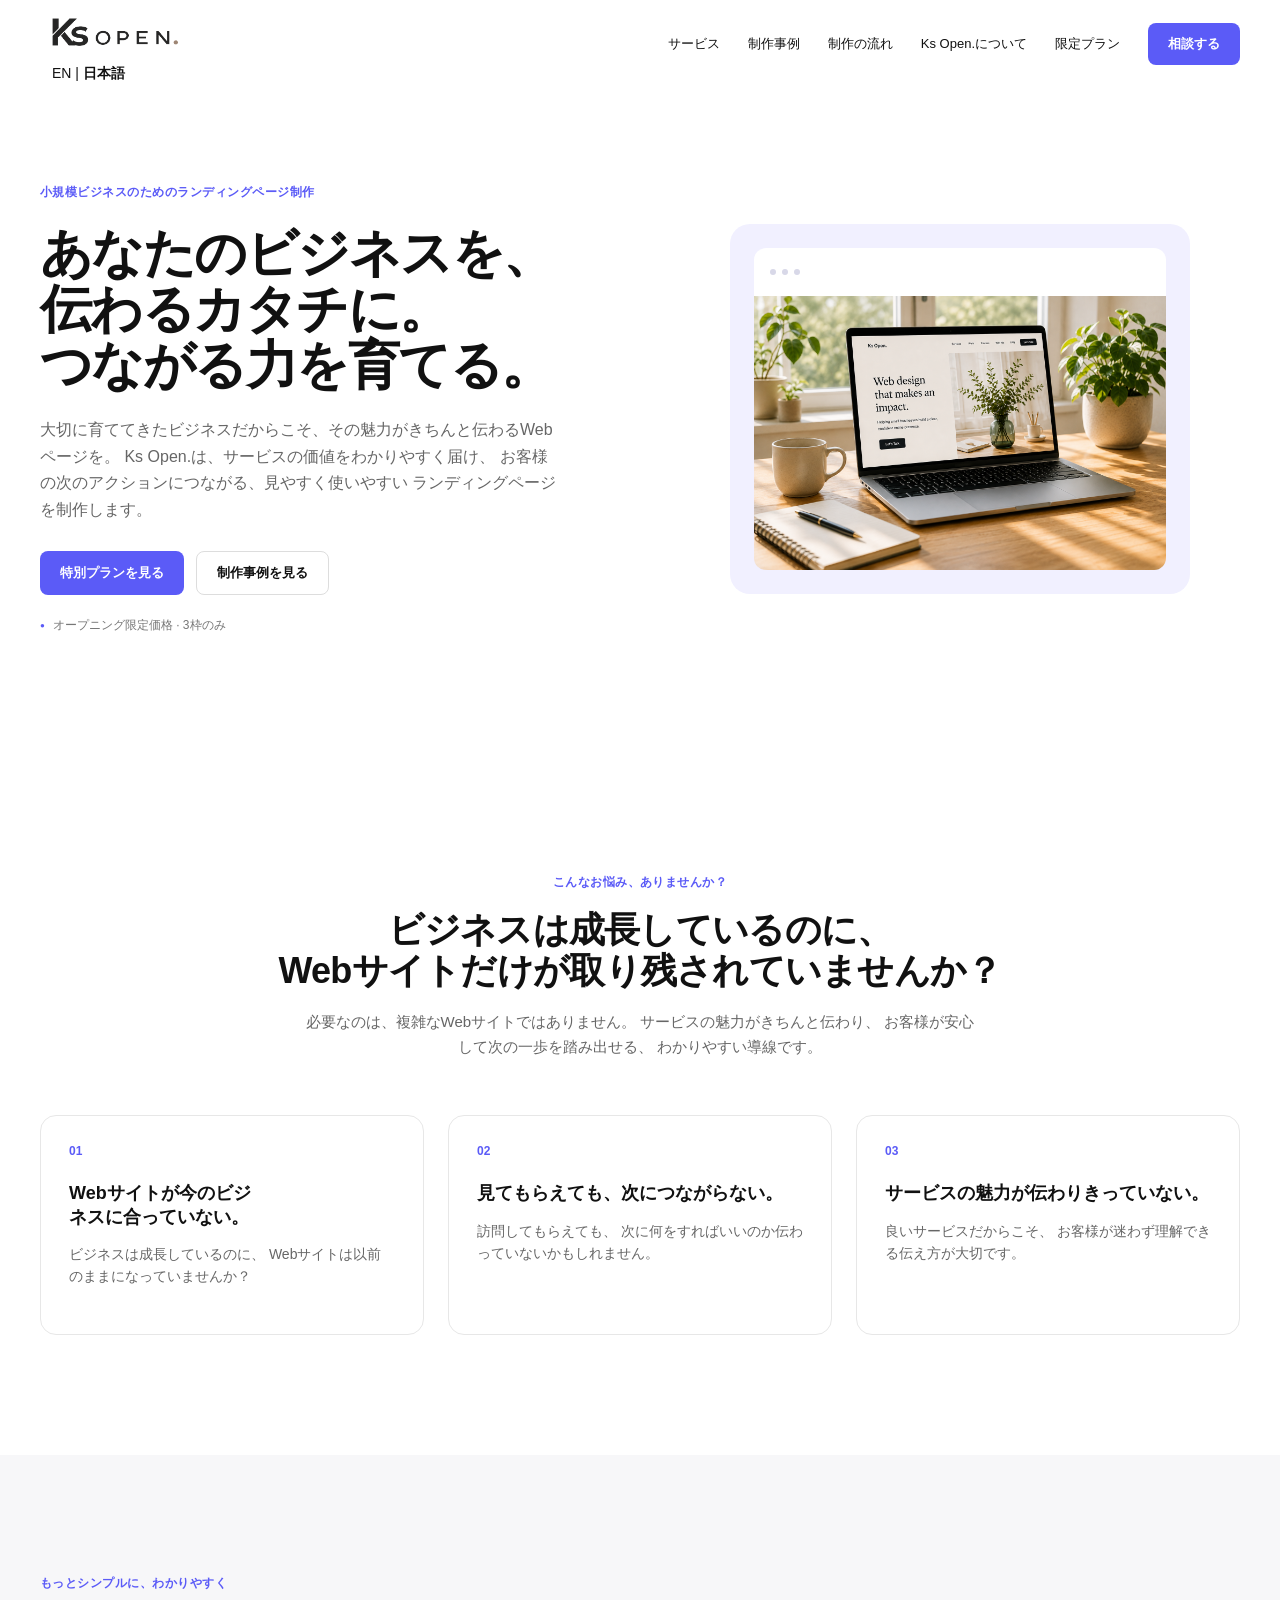
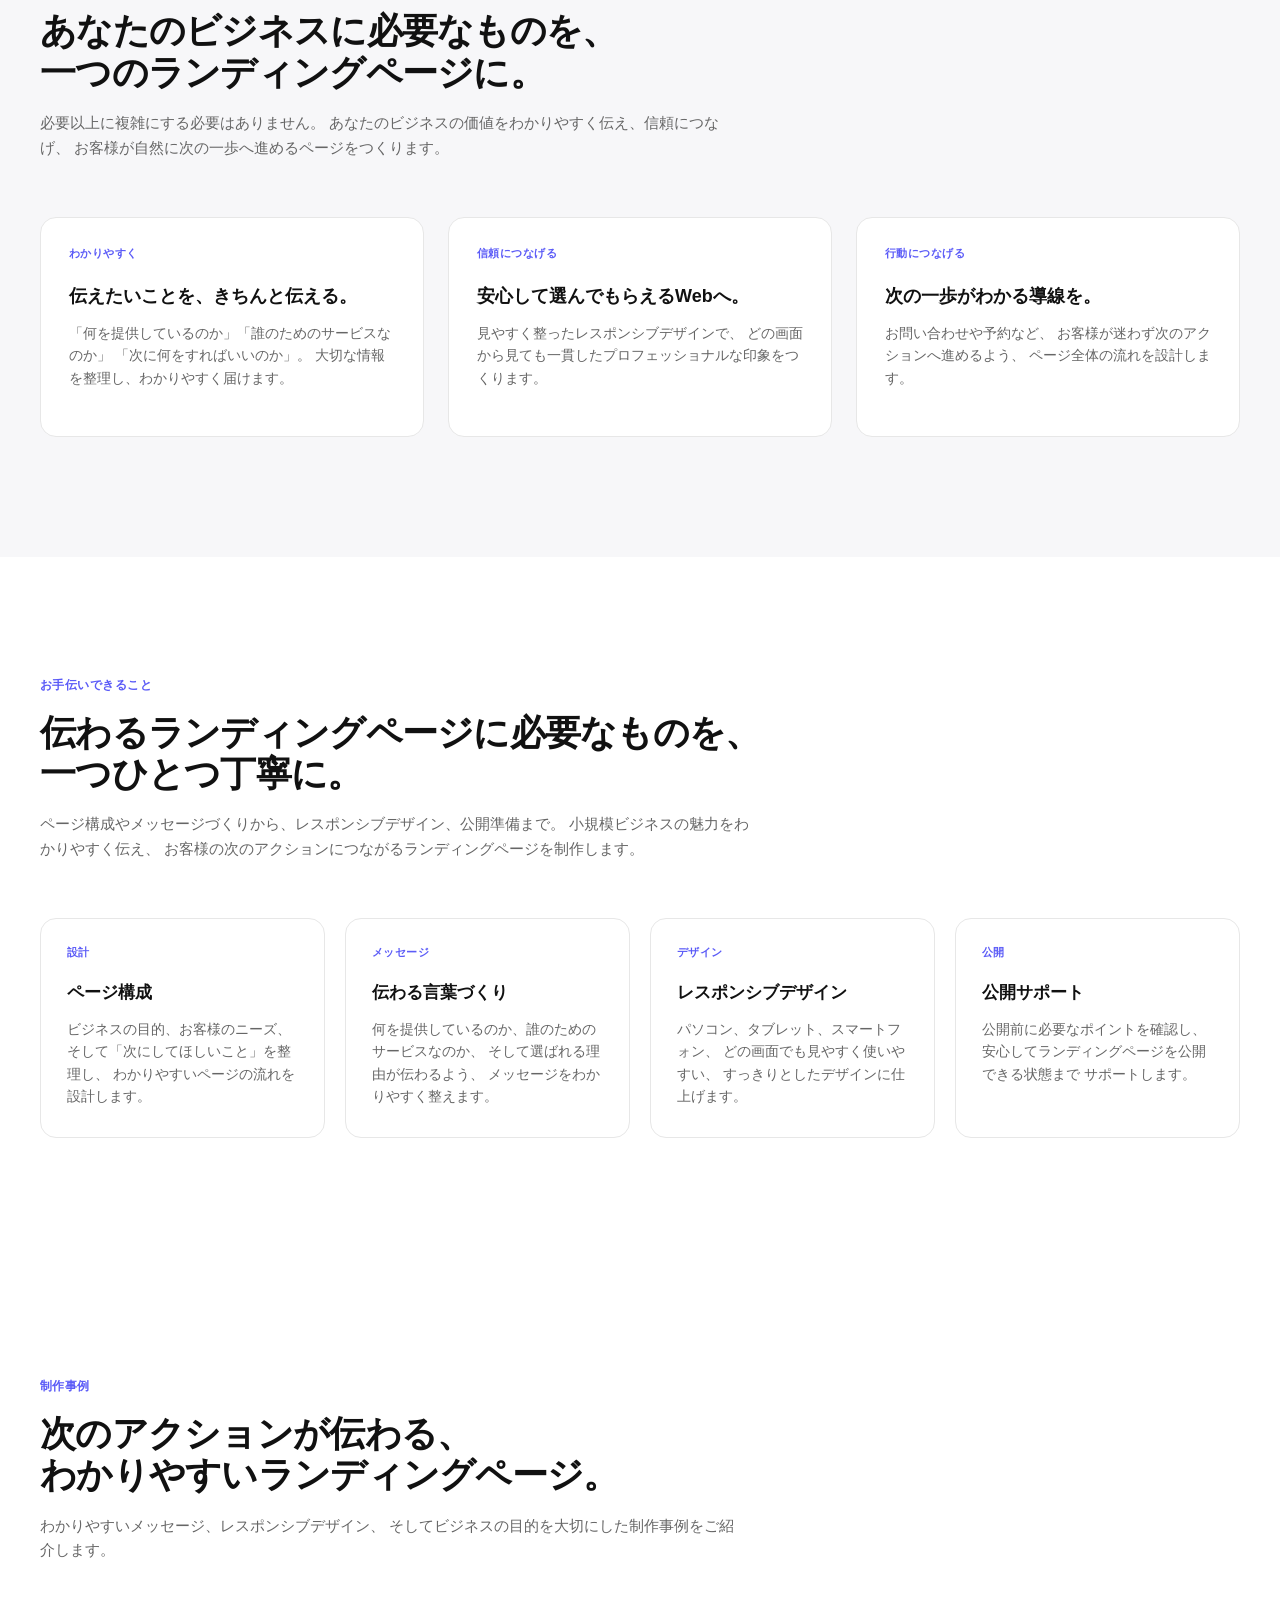
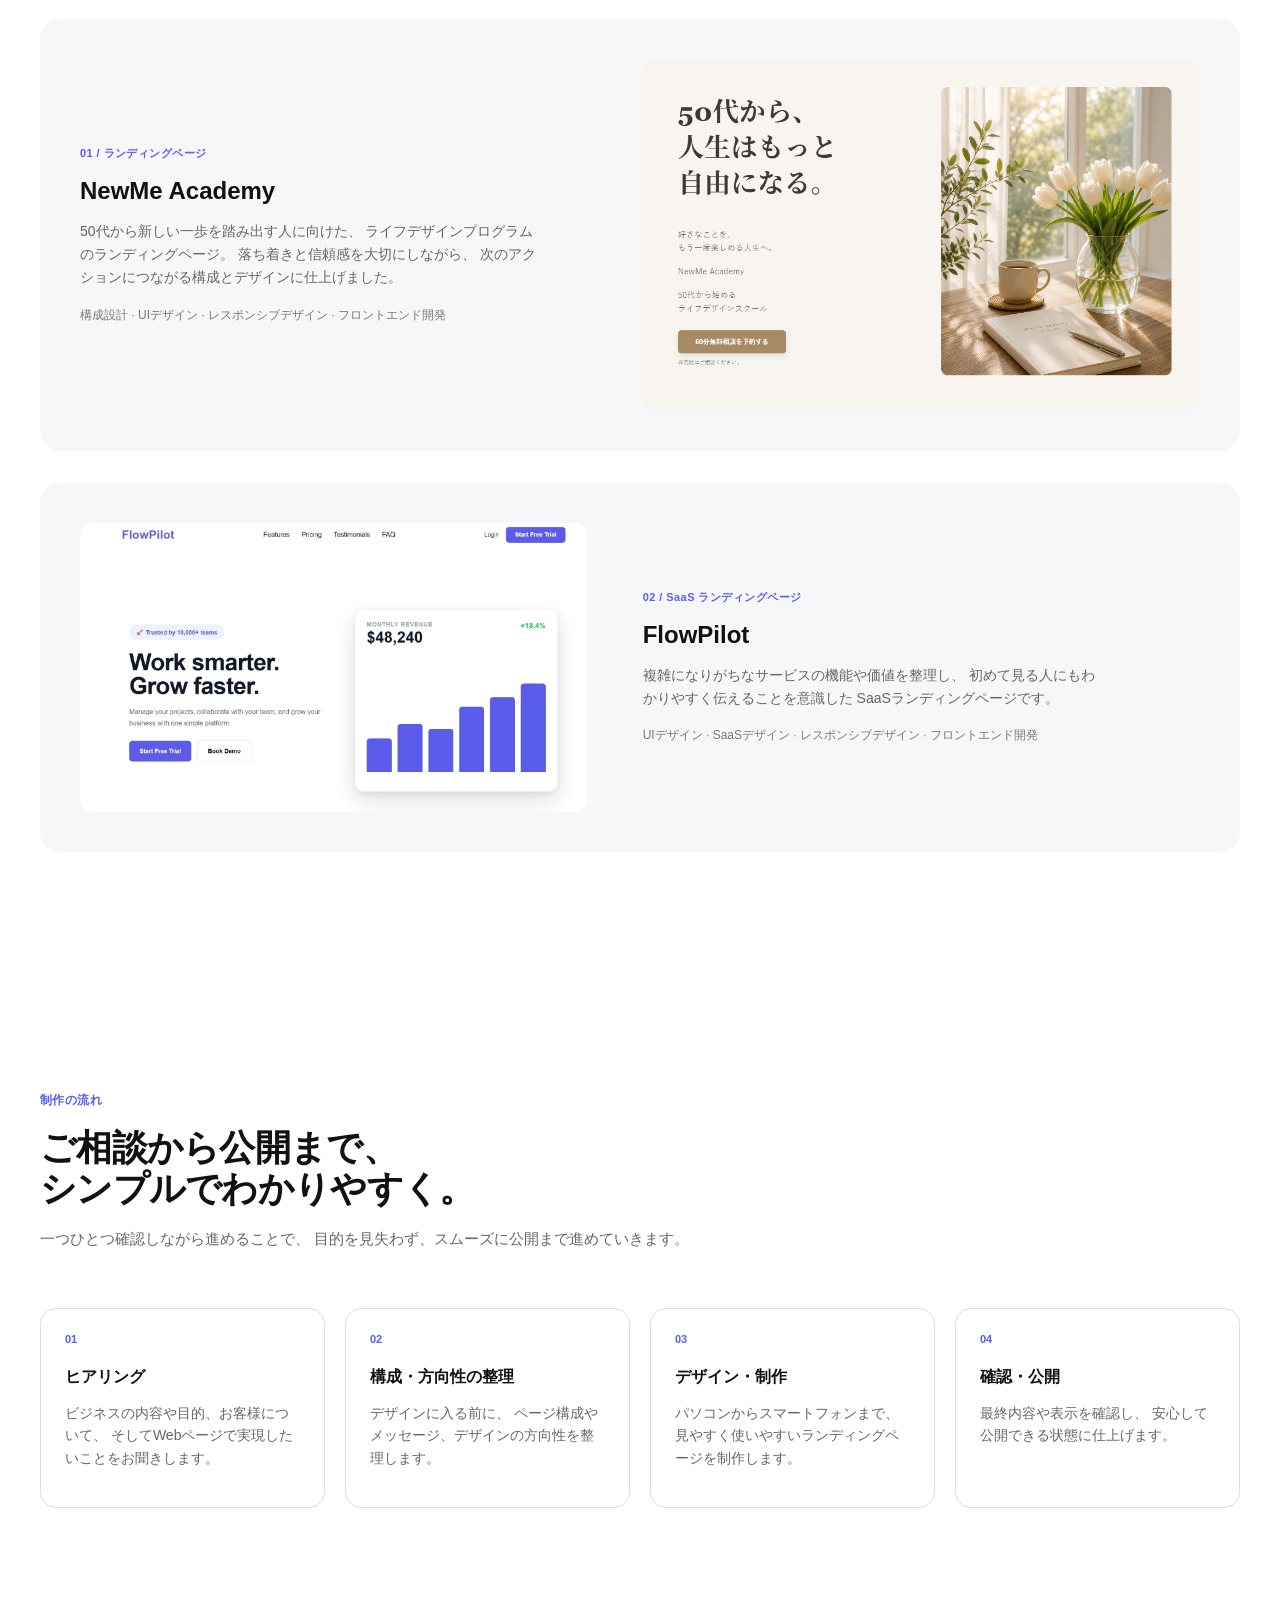
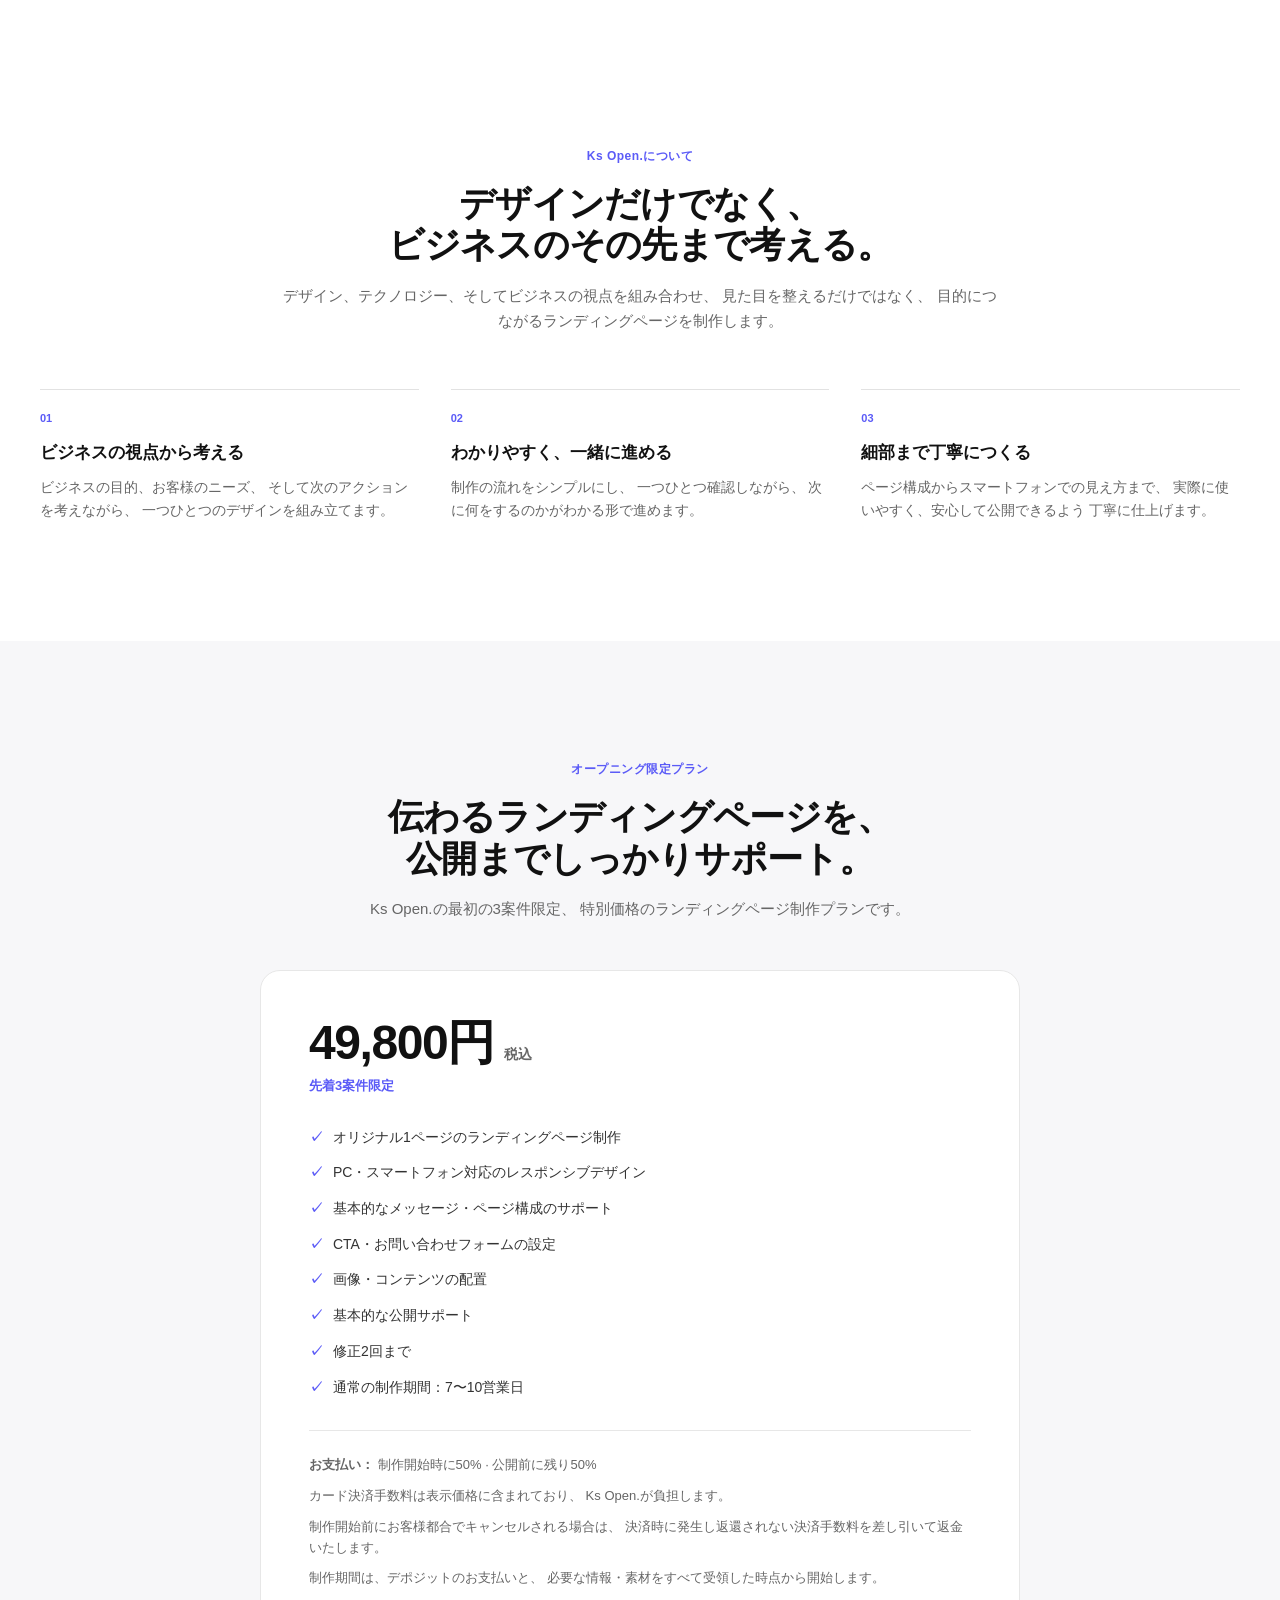
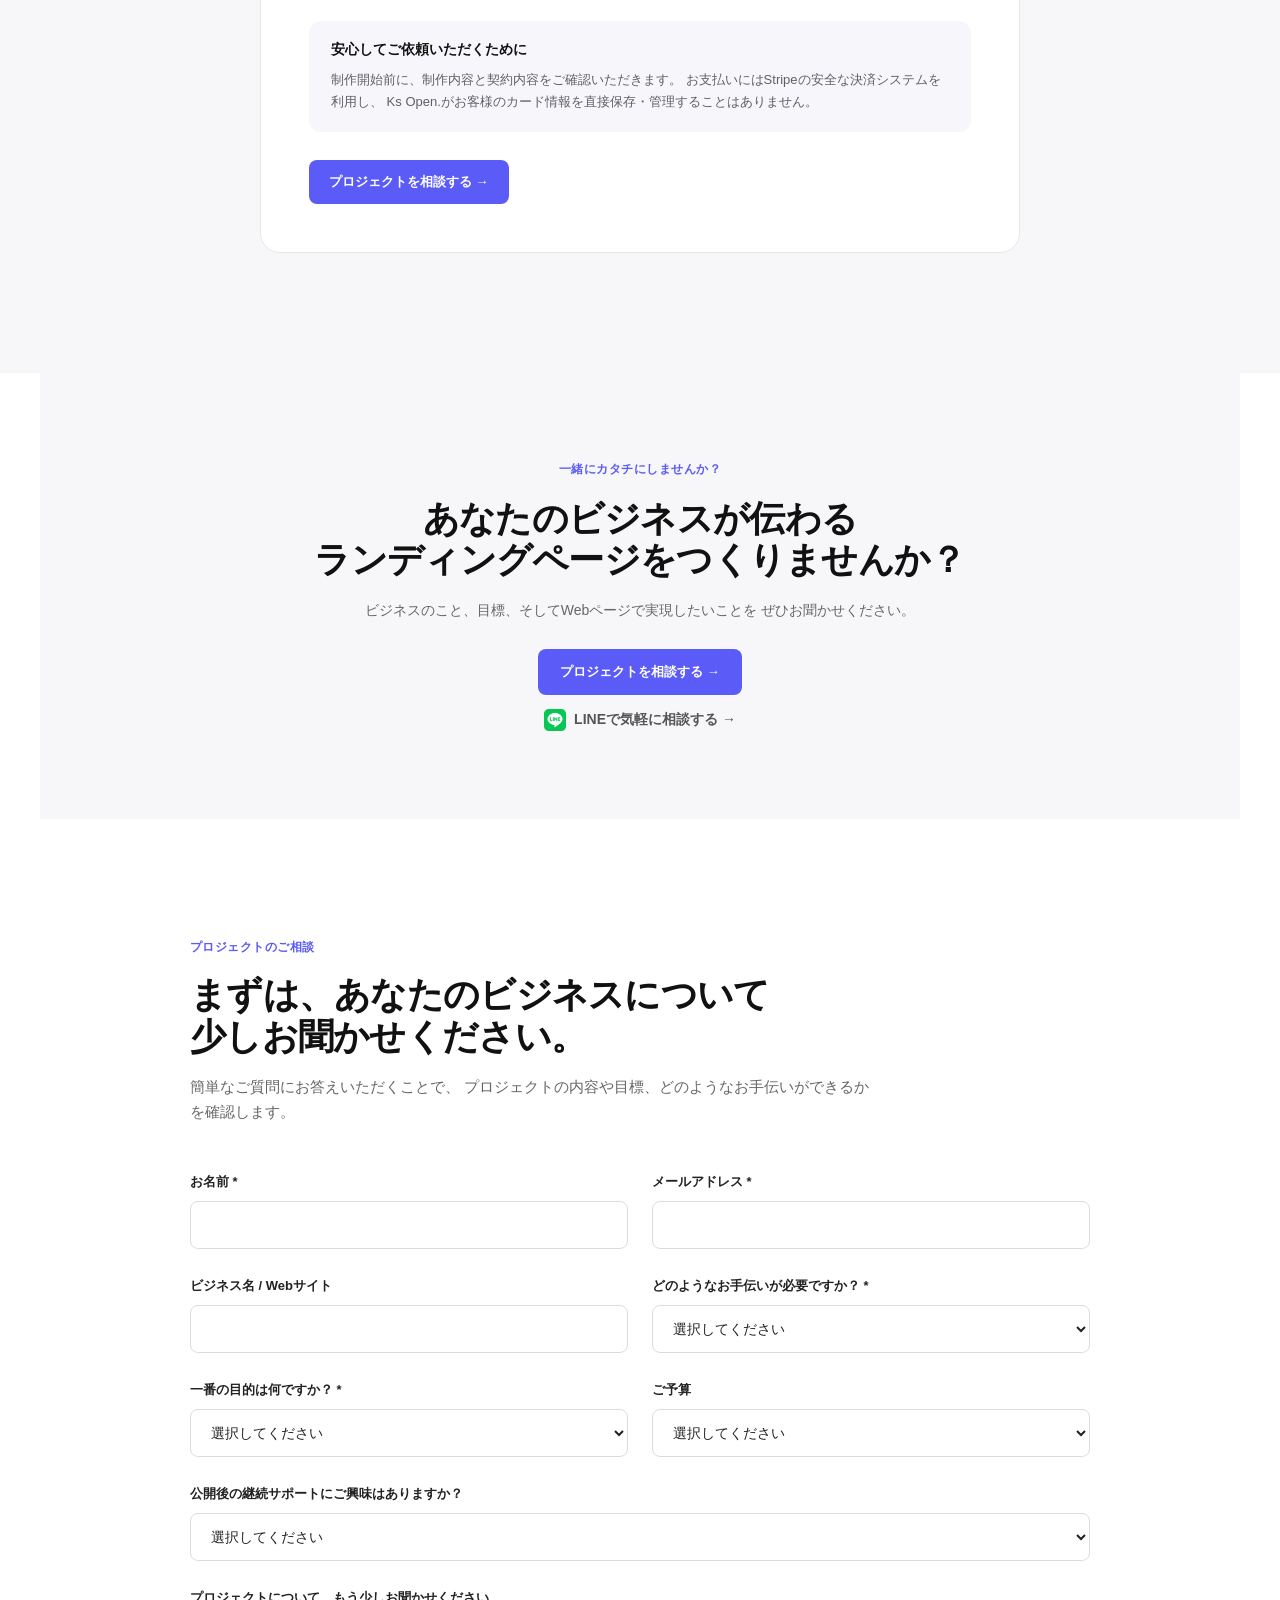
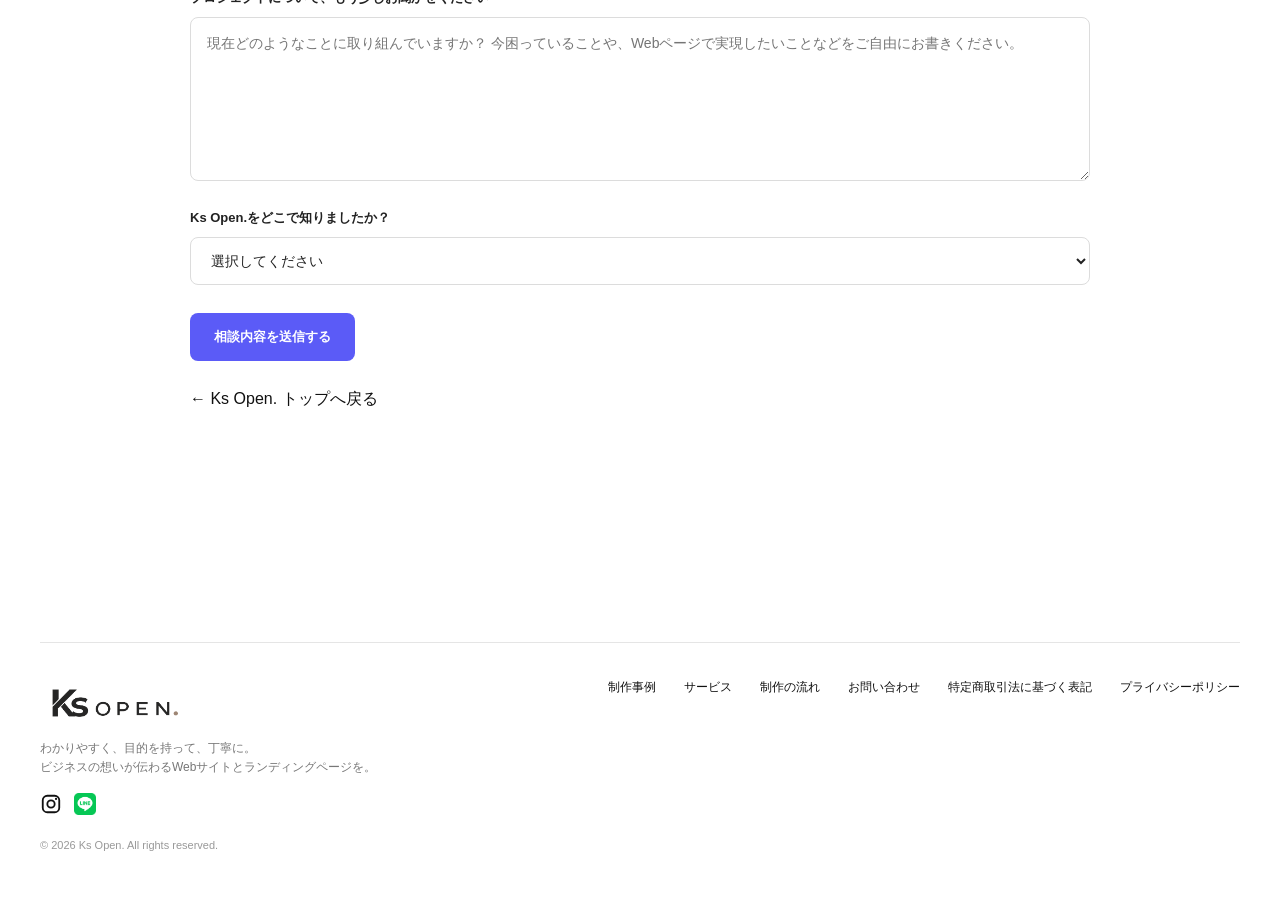
==== commit 3c8c8d21: "Improve SEO and update service content" ====
--- a/ja/index.html
+++ b/ja/index.html
@@ -872,9 +872,9 @@
         </a>
 
         <p>
-          わかりやすく、目的を持って、丁寧に。<br>
-          ビジネスの想いが伝わるランディングページを。
-        </p>
+  わかりやすく、目的を持って、丁寧に。<br>
+  ビジネスの想いが伝わるWebサイトとランディングページを。
+</p>
 
         <div class="footer-social">
 
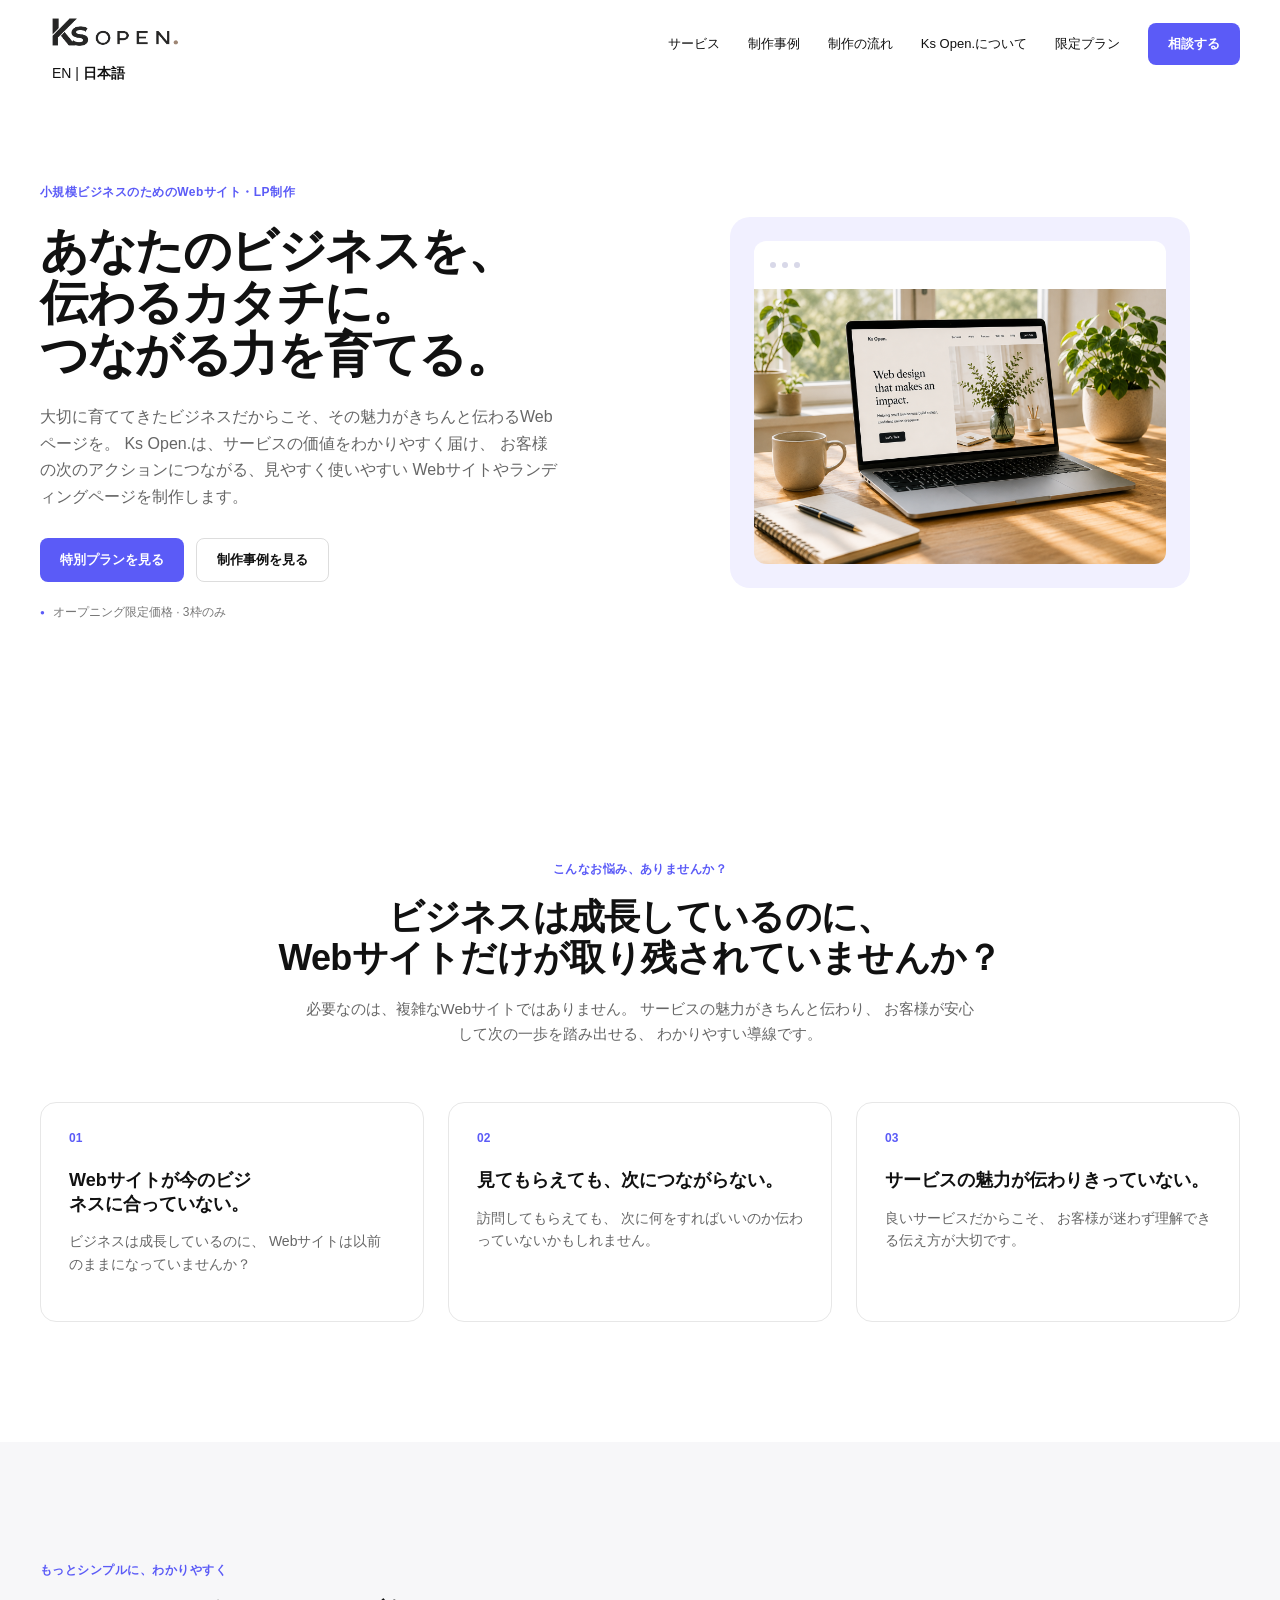
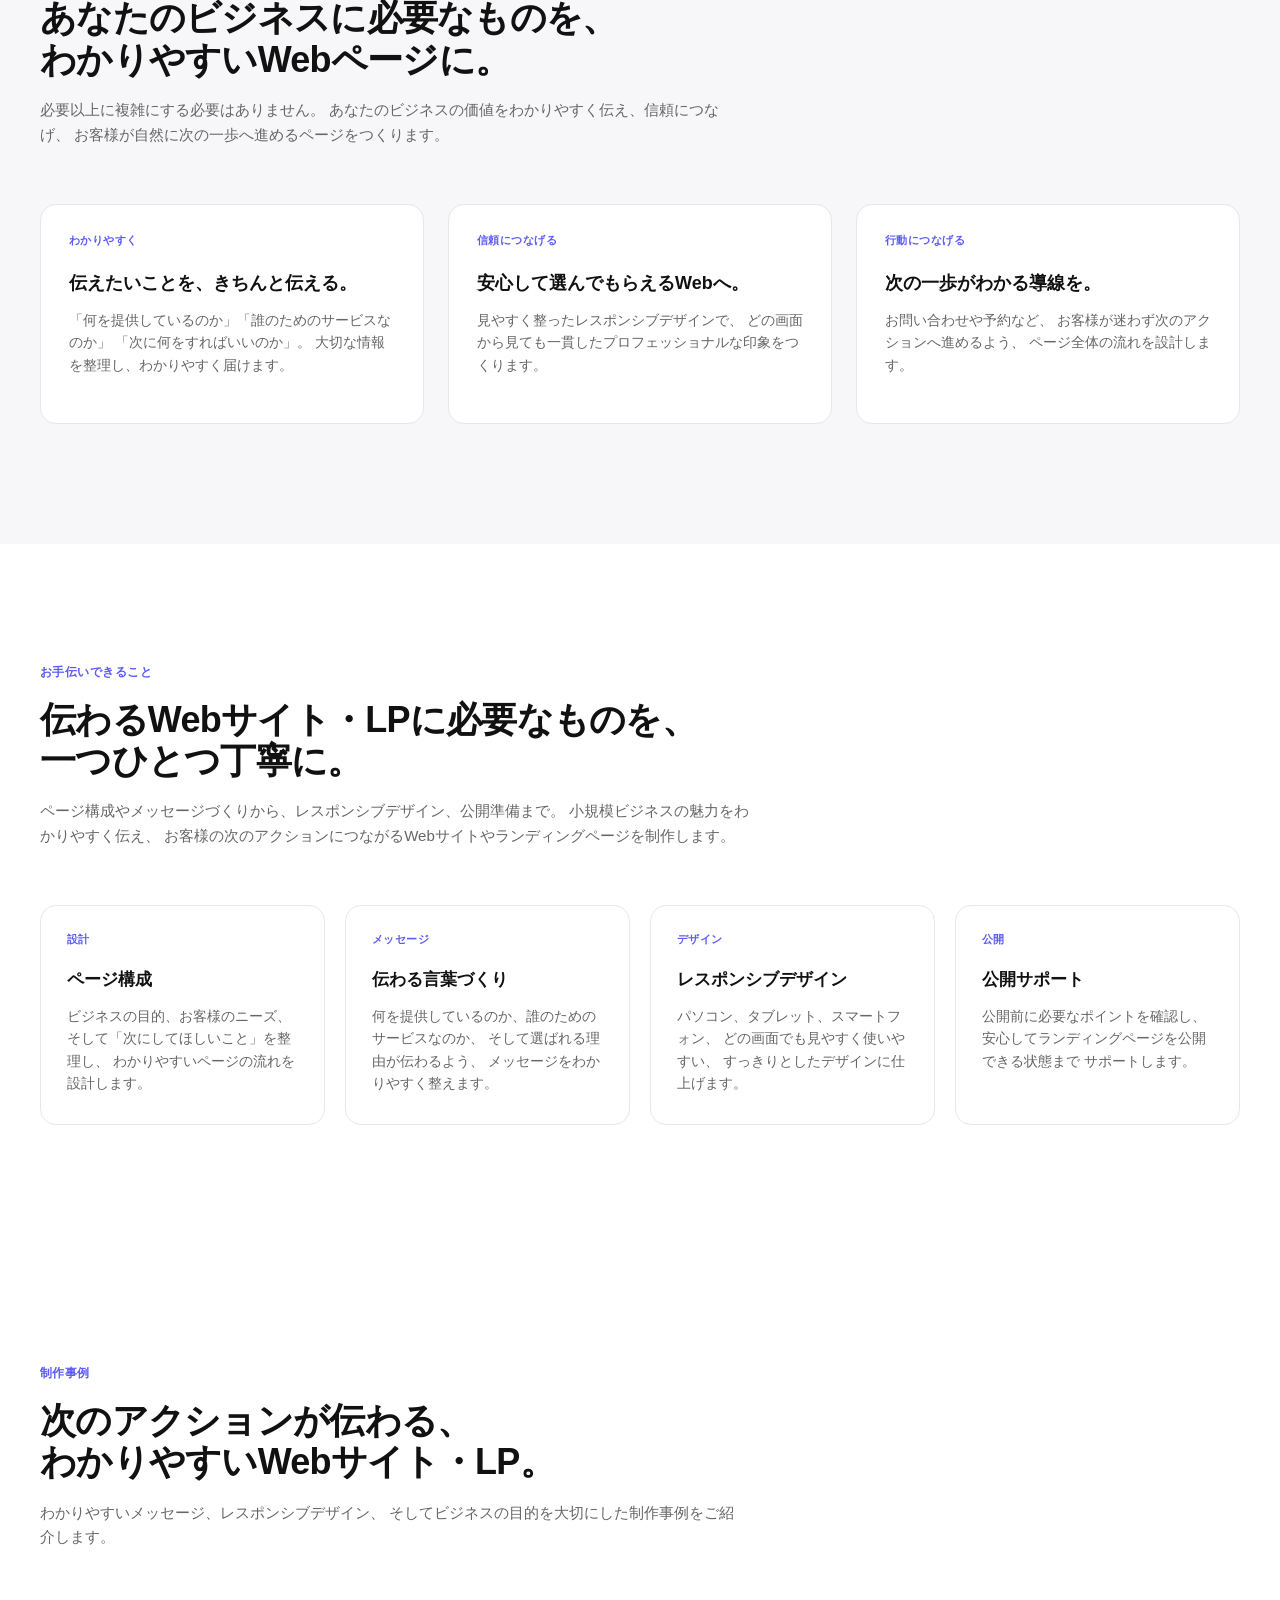
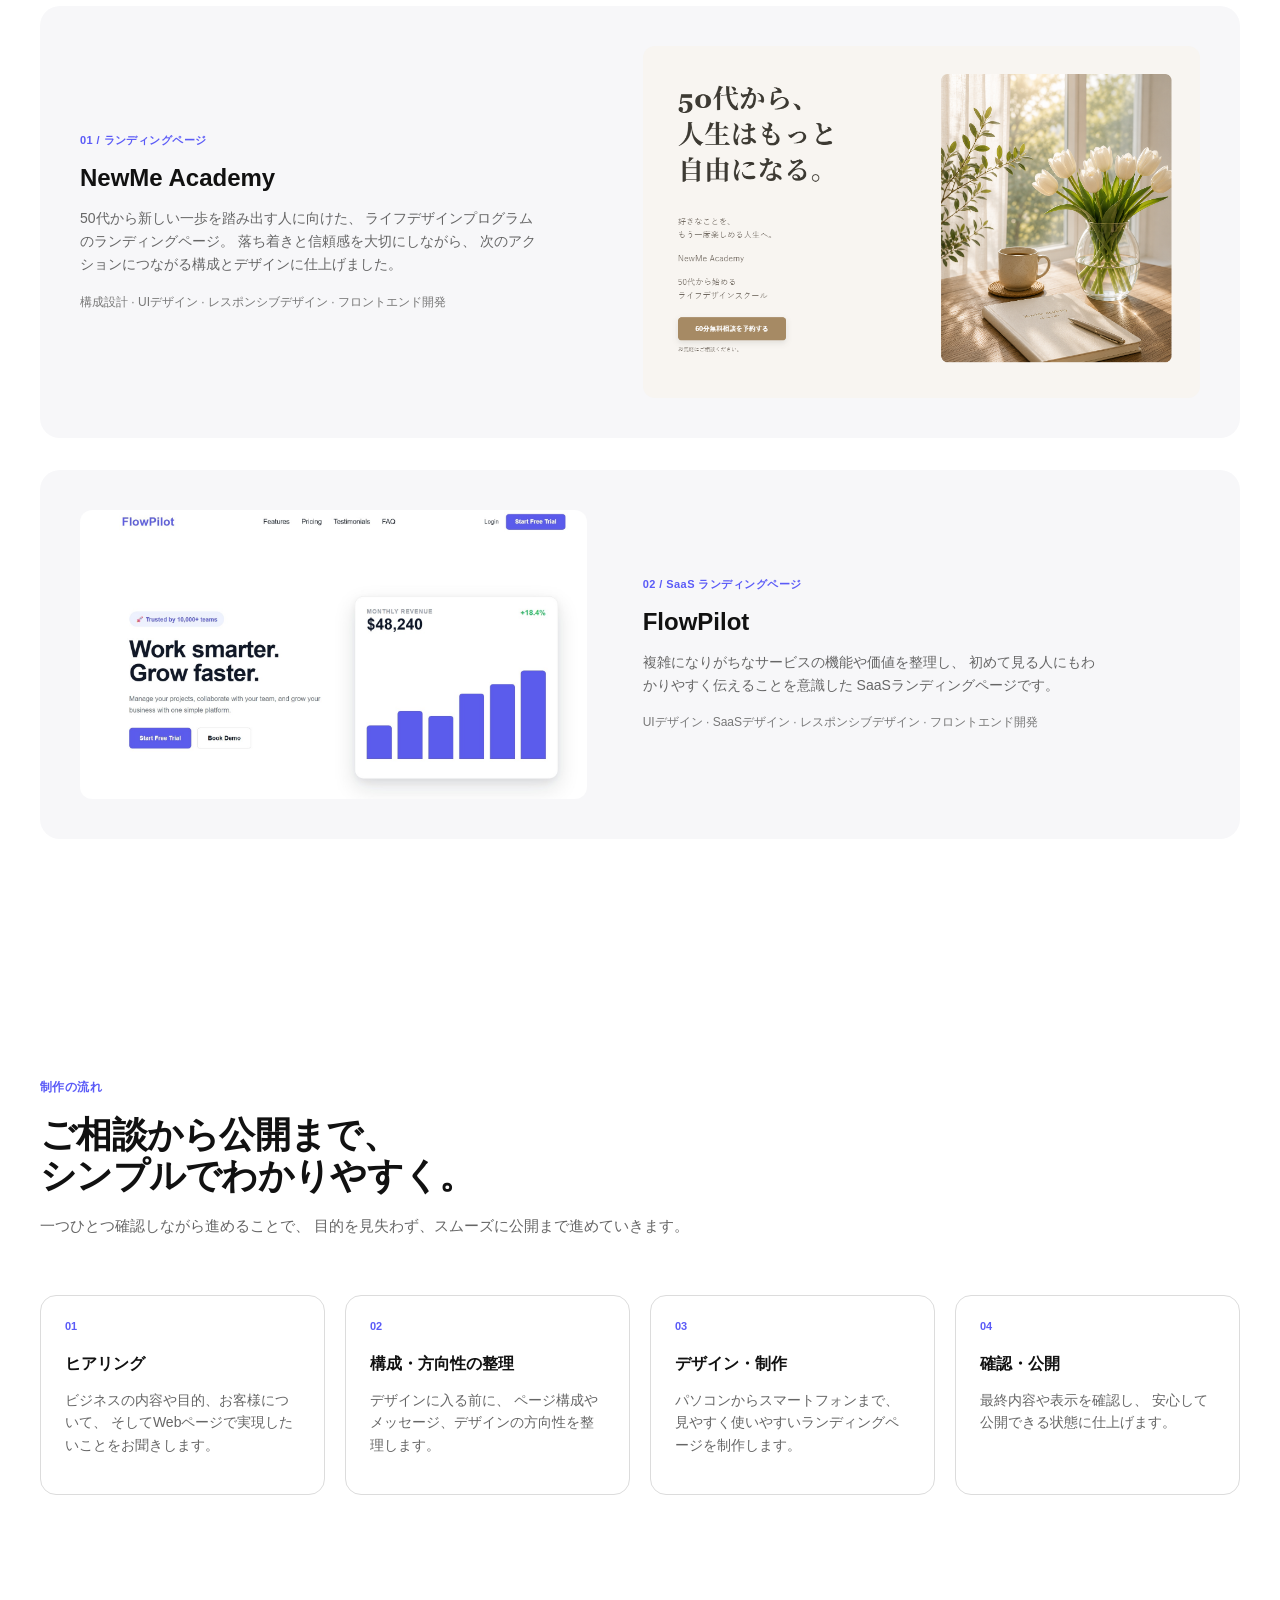
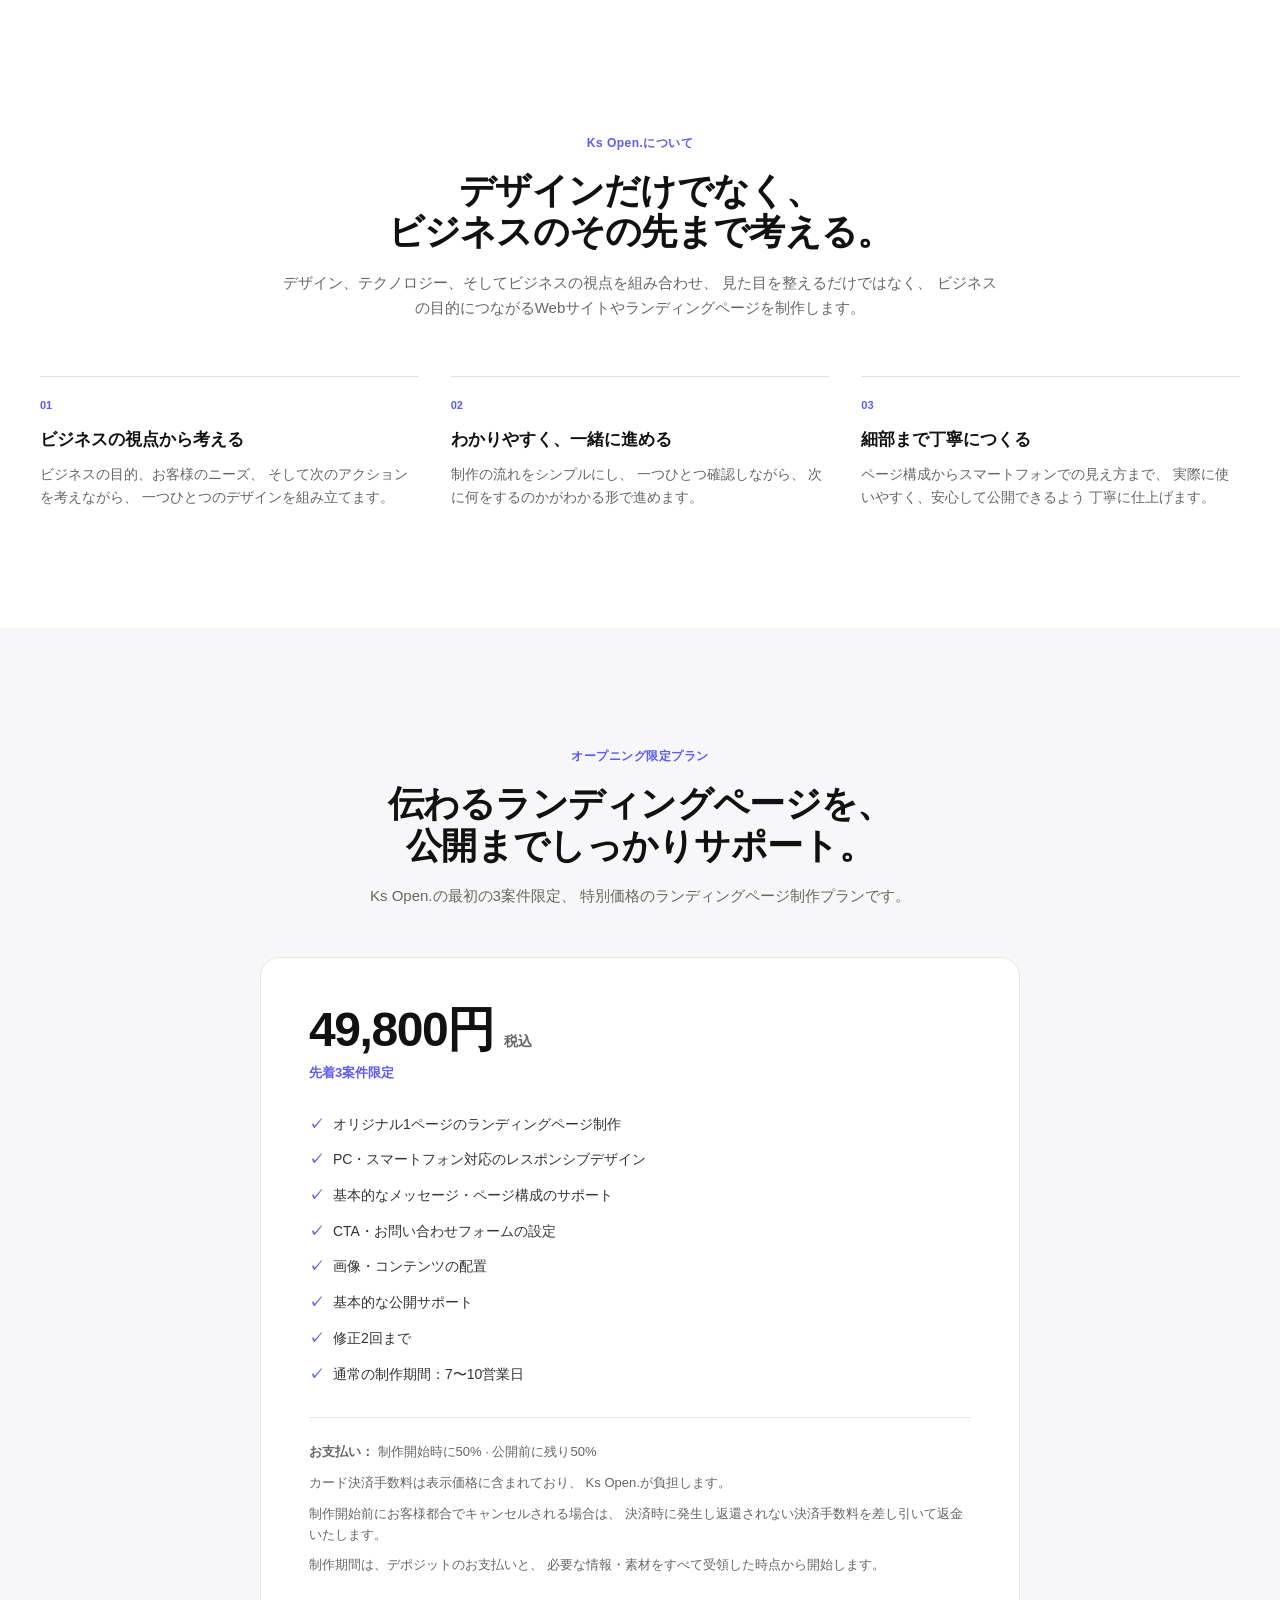
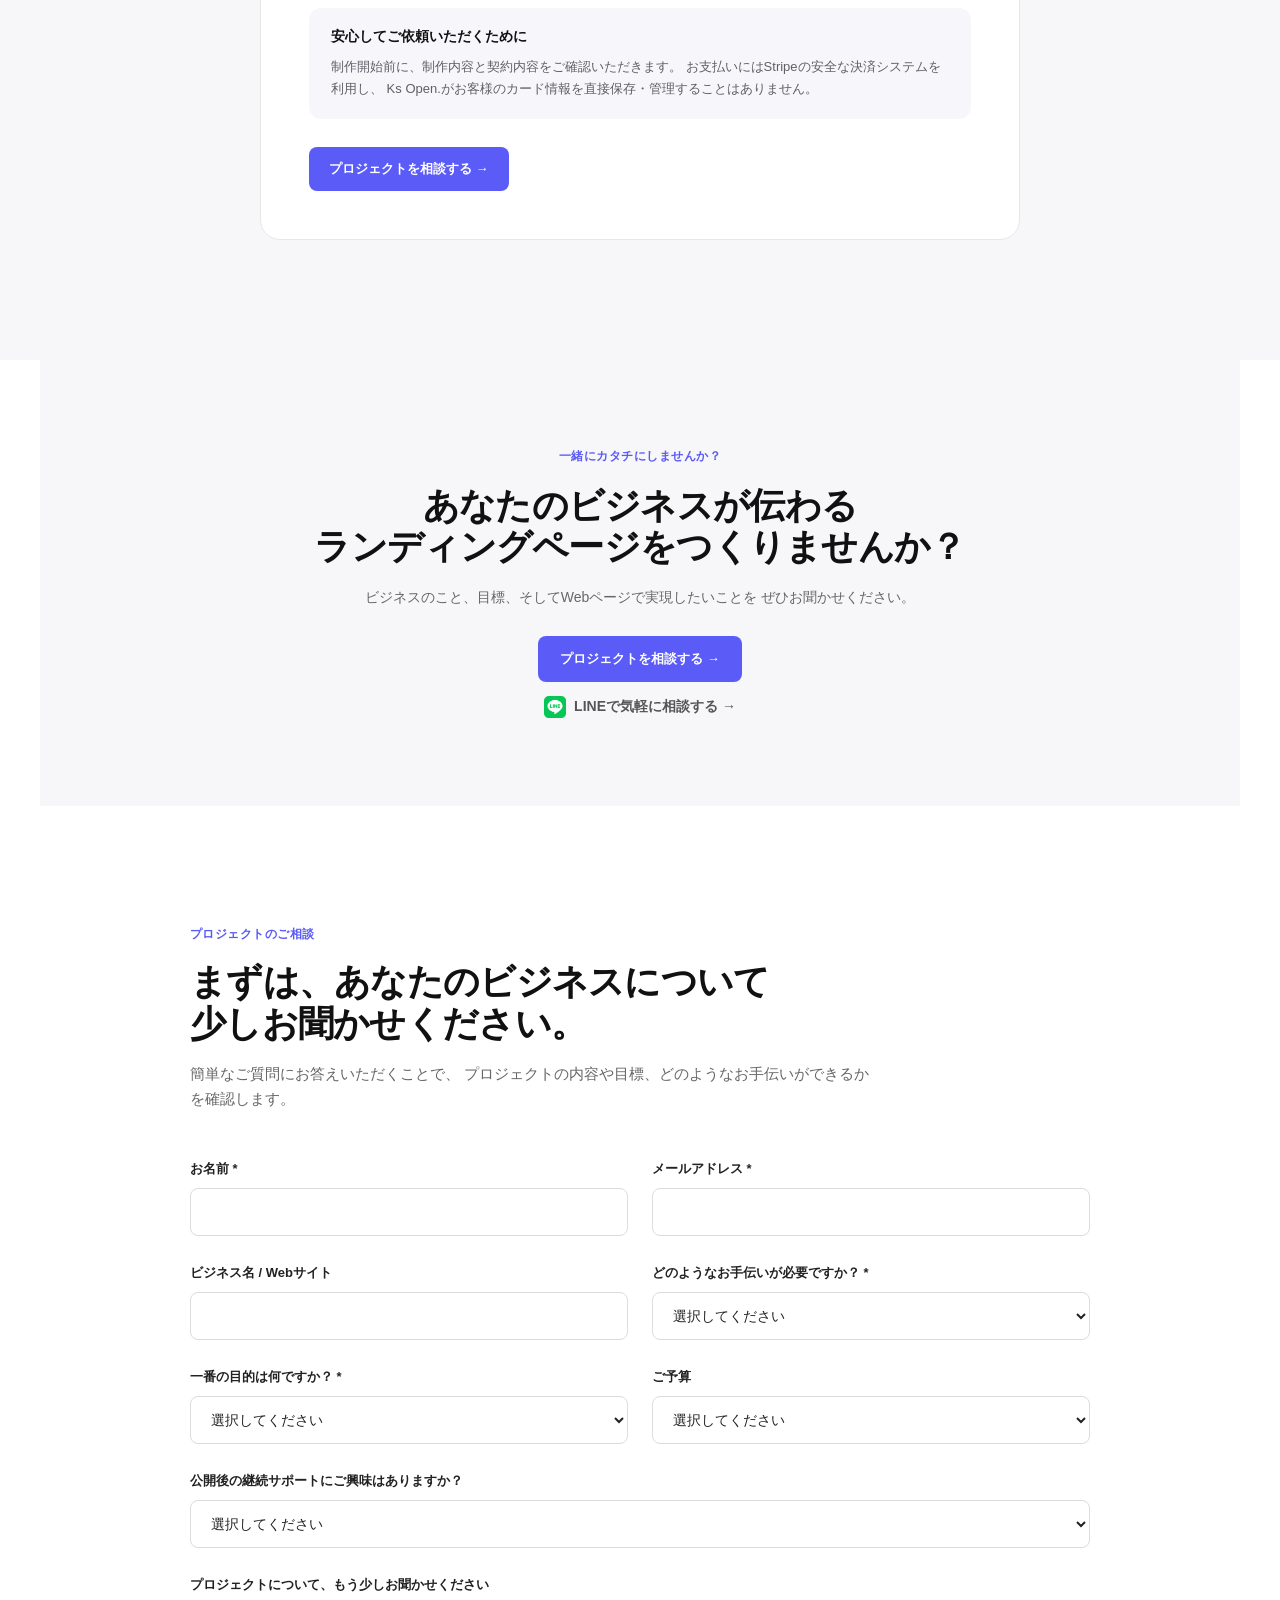
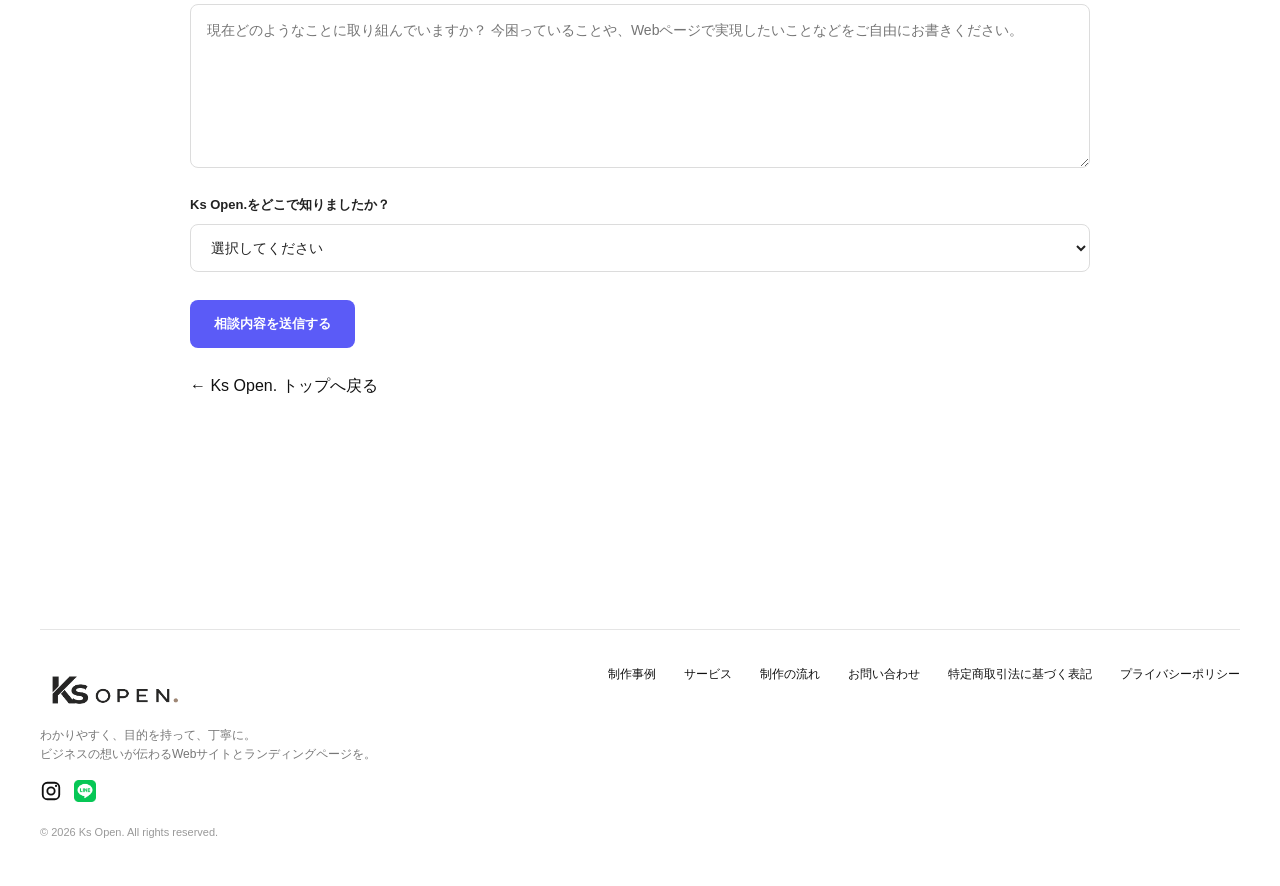
==== commit f26cc42b: "Improve Japanese SEO and multilingual metadata" ====
--- a/ja/index.html
+++ b/ja/index.html
@@ -5,12 +5,20 @@
   <meta charset="UTF-8">
   <meta name="viewport" content="width=device-width, initial-scale=1.0">
 
-  <title>Ks Open. | ランディングページ制作</title>
+  <title>小規模事業者向けWebサイト制作 | Ks Open.</title>
+<link rel="canonical" href="https://ksopen.ca/ja/">
+
+<link rel="alternate" hreflang="en" href="https://ksopen.ca/">
+<link rel="alternate" hreflang="ja" href="https://ksopen.ca/ja/">
+<link rel="alternate" hreflang="x-default" href="https://ksopen.ca/">
+  <meta
+    name="description"
+    content="Ks Open.は、小規模事業者向けに、わかりやすく使いやすいWebサイトやランディングページを制作します。レスポンシブ対応、基本SEO、多言語対応、問い合わせ導線の設計までサポートします。"
+  >
 
   <link rel="stylesheet" href="../style.css">
 </head>
-
-<body id="top">
+<body id="top" class="ja-page">
 
   <!-- Navigation -->
   <header class="site-header">
@@ -58,9 +66,7 @@
 
     <div class="hero-content">
 
-      <p class="eyebrow">
-        小規模ビジネスのためのランディングページ制作
-      </p>
+      <p class="eyebrow">小規模ビジネスのためのWebサイト・LP制作</p>
 
       <h1>
         あなたのビジネスを、<br>
@@ -69,11 +75,11 @@
       </h1>
 
       <p class="hero-description">
-        大切に育ててきたビジネスだからこそ、その魅力がきちんと伝わるWebページを。
-        Ks Open.は、サービスの価値をわかりやすく届け、
-        お客様の次のアクションにつながる、見やすく使いやすい
-        ランディングページを制作します。
-      </p>
+  大切に育ててきたビジネスだからこそ、その魅力がきちんと伝わるWebページを。
+  Ks Open.は、サービスの価値をわかりやすく届け、
+  お客様の次のアクションにつながる、見やすく使いやすい
+  Webサイトやランディングページを制作します。
+</p>
 
       <div class="hero-actions">
         <a href="#launch-offer" class="btn btn-primary">
@@ -104,7 +110,7 @@
         <div class="browser-image">
           <img
             src="../images/ksopen-hero-workspace-02.png"
-            alt="Ks Open Webデザイン制作イメージ"
+            alt="Ks Open.のWebサイト・ランディングページ制作イメージ"
           >
         </div>
 
@@ -191,14 +197,14 @@
 
       <h2>
   あなたのビジネスに必要なものを、<br>
-  一つのランディングページに。
+  わかりやすいWebページに。
 </h2>
 
-      <p class="section-intro">
-        必要以上に複雑にする必要はありません。
-        あなたのビジネスの価値をわかりやすく伝え、信頼につなげ、
-        お客様が自然に次の一歩へ進めるページをつくります。
-      </p>
+<p class="section-intro">
+  必要以上に複雑にする必要はありません。
+  あなたのビジネスの価値をわかりやすく伝え、信頼につなげ、
+  お客様が自然に次の一歩へ進めるページをつくります。
+</p>
 
     </div>
 
@@ -256,15 +262,15 @@
       </p>
 
       <h2>
-  伝わるランディングページに必要なものを、<br>
+  伝わるWebサイト・LPに必要なものを、<br>
   一つひとつ丁寧に。
 </h2>
 
-      <p class="section-intro">
-        ページ構成やメッセージづくりから、レスポンシブデザイン、公開準備まで。
-        小規模ビジネスの魅力をわかりやすく伝え、
-        お客様の次のアクションにつながるランディングページを制作します。
-      </p>
+<p class="section-intro">
+  ページ構成やメッセージづくりから、レスポンシブデザイン、公開準備まで。
+  小規模ビジネスの魅力をわかりやすく伝え、
+  お客様の次のアクションにつながるWebサイトやランディングページを制作します。
+</p>
 
     </div>
 
@@ -333,14 +339,14 @@
       <p class="section-eyebrow">制作事例</p>
 
       <h2>
-        次のアクションが伝わる、<br>
-        わかりやすいランディングページ。
-      </h2>
-
-      <p class="section-intro">
-        わかりやすいメッセージ、レスポンシブデザイン、
-        そしてビジネスの目的を大切にした制作事例をご紹介します。
-      </p>
+  次のアクションが伝わる、<br>
+  わかりやすいWebサイト・LP。
+</h2>
+
+<p class="section-intro">
+  わかりやすいメッセージ、レスポンシブデザイン、
+  そしてビジネスの目的を大切にした制作事例をご紹介します。
+</p>
 
     </div>
 
@@ -500,10 +506,10 @@
       </h2>
 
       <p class="section-intro">
-        デザイン、テクノロジー、そしてビジネスの視点を組み合わせ、
-        見た目を整えるだけではなく、
-        目的につながるランディングページを制作します。
-      </p>
+  デザイン、テクノロジー、そしてビジネスの視点を組み合わせ、
+  見た目を整えるだけではなく、
+  ビジネスの目的につながるWebサイトやランディングページを制作します。
+</p>
 
     </div>
 
@@ -681,7 +687,7 @@
 >
   <img
     src="../images/line-brand-icon.png"
-    alt=""
+   alt= ""
     class="cta-line-icon"
   >
   <span>LINEで気軽に相談する →</span>
--- a/style.css
+++ b/style.css
@@ -14,7 +14,9 @@
   color: #111111;
   background: #ffffff;
 }
-
+.ja-page .hero h1 {
+  font-size: 48px;
+}
 a {
   color: inherit;
   text-decoration: none;
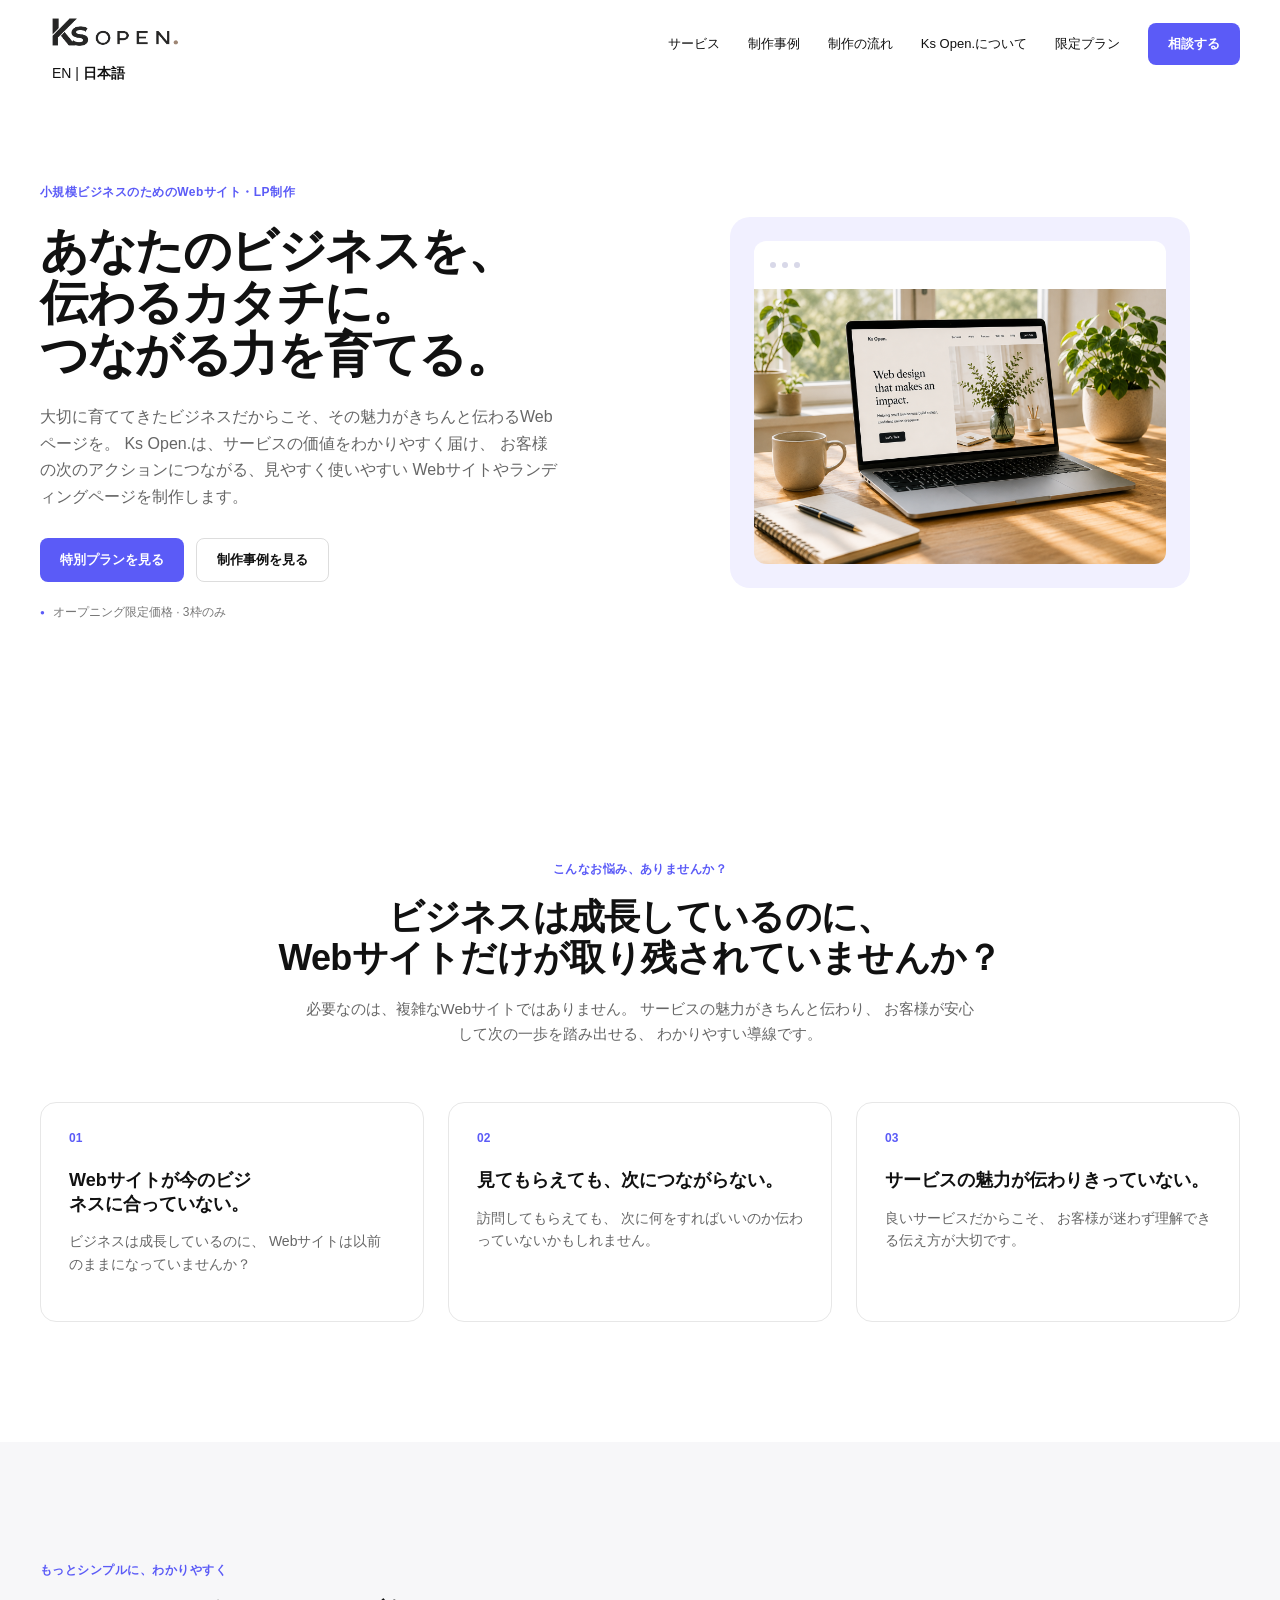
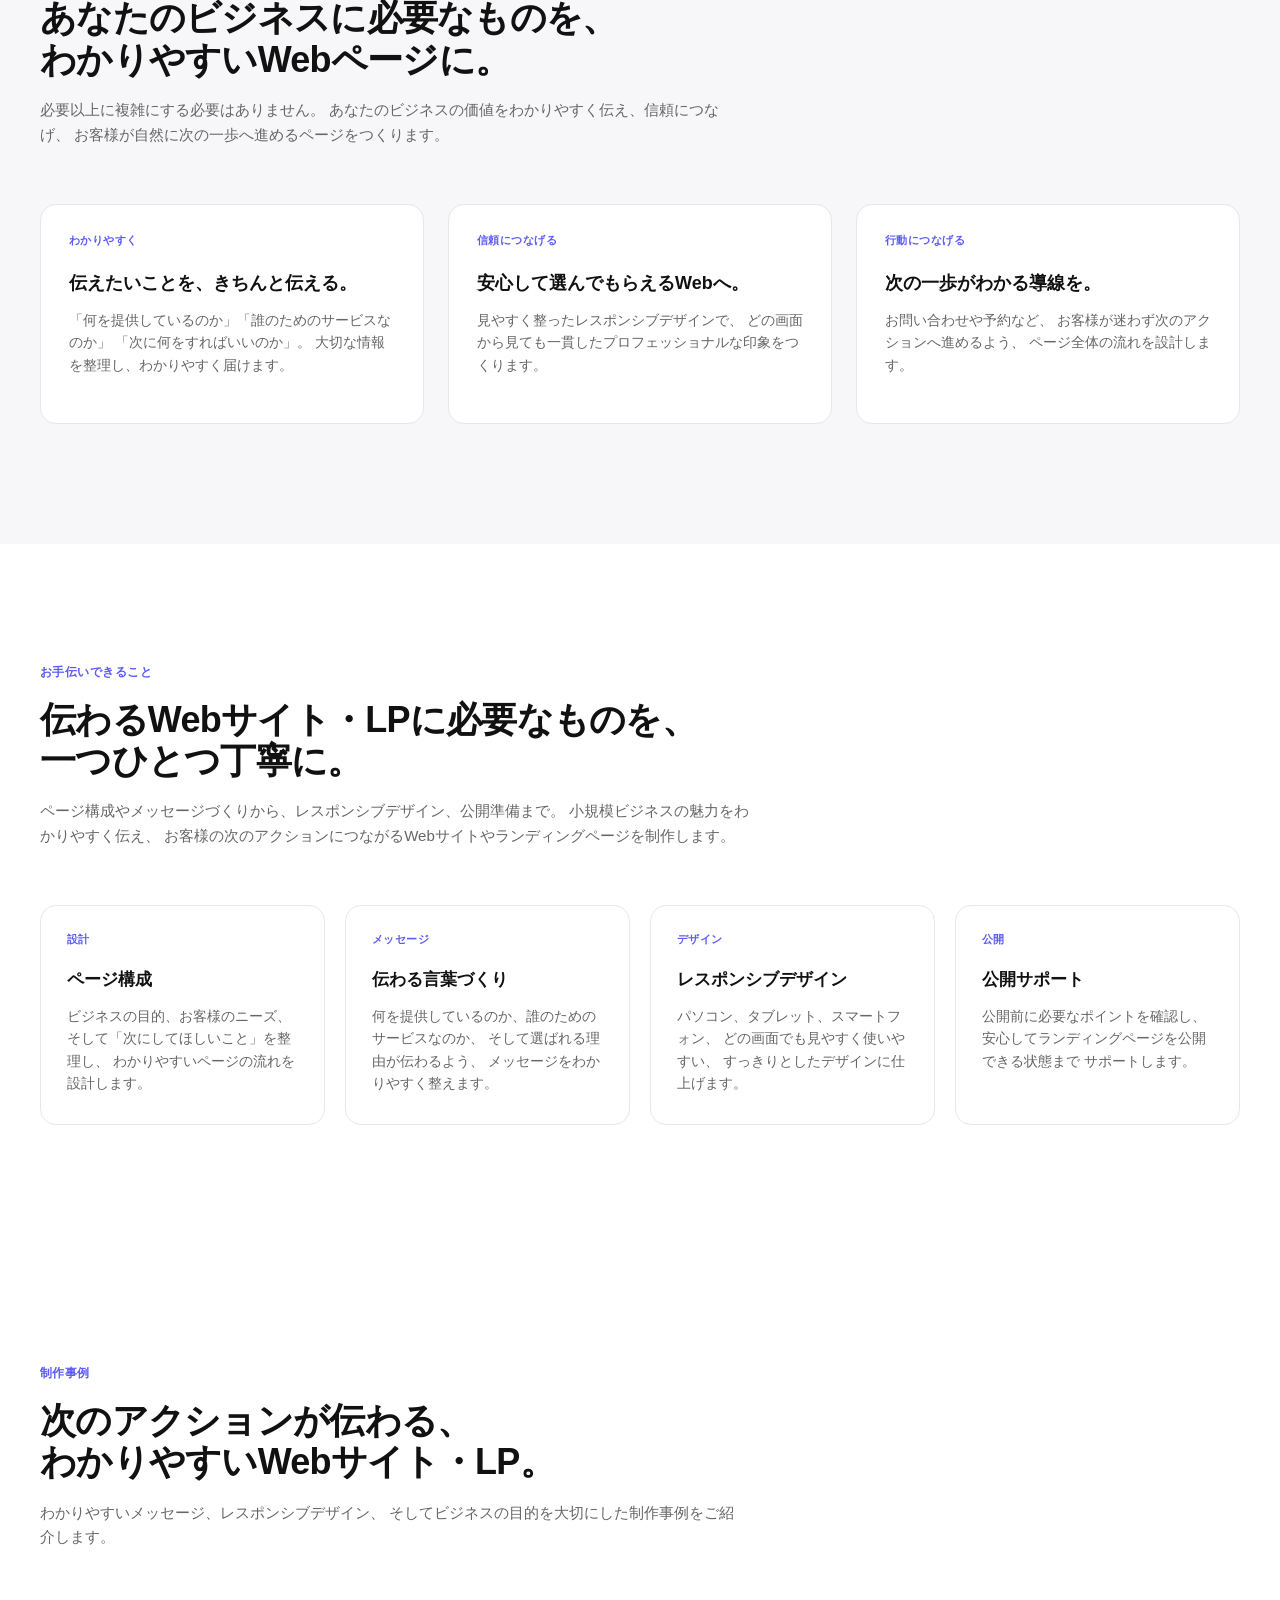
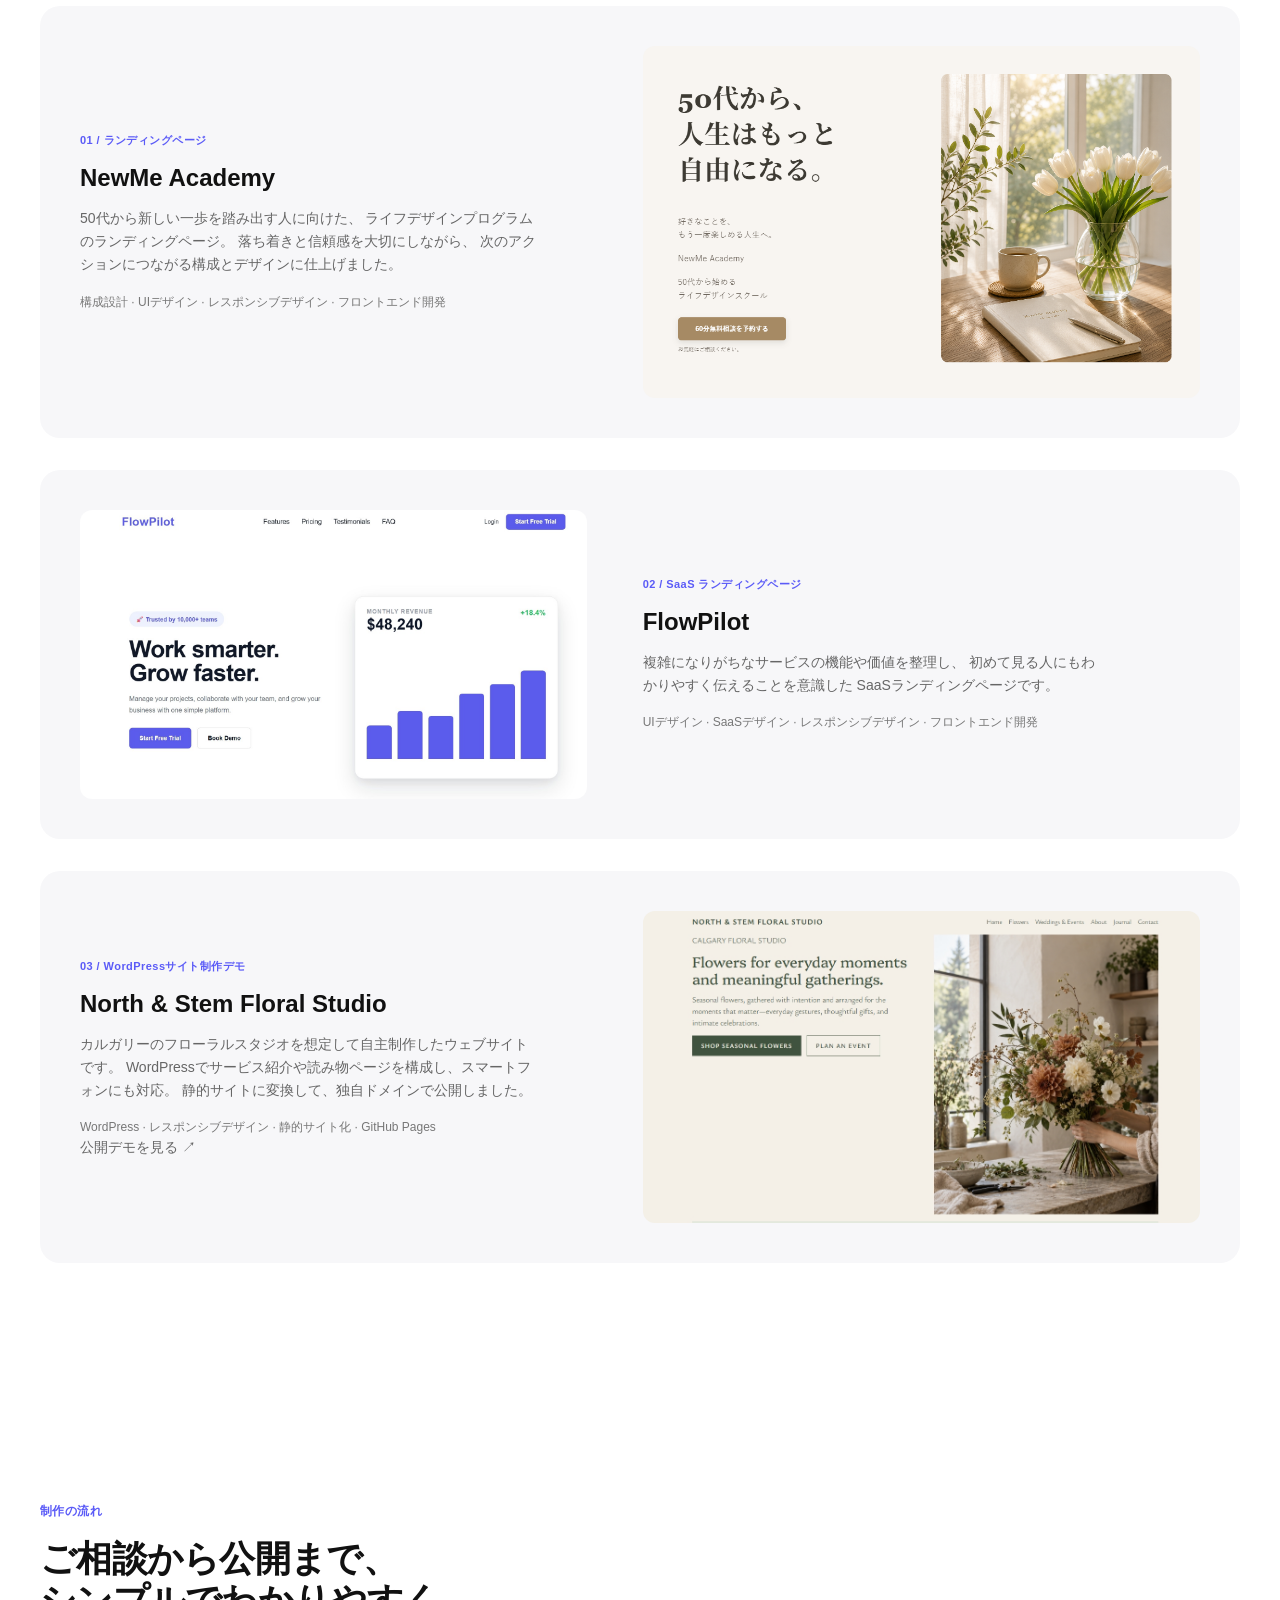
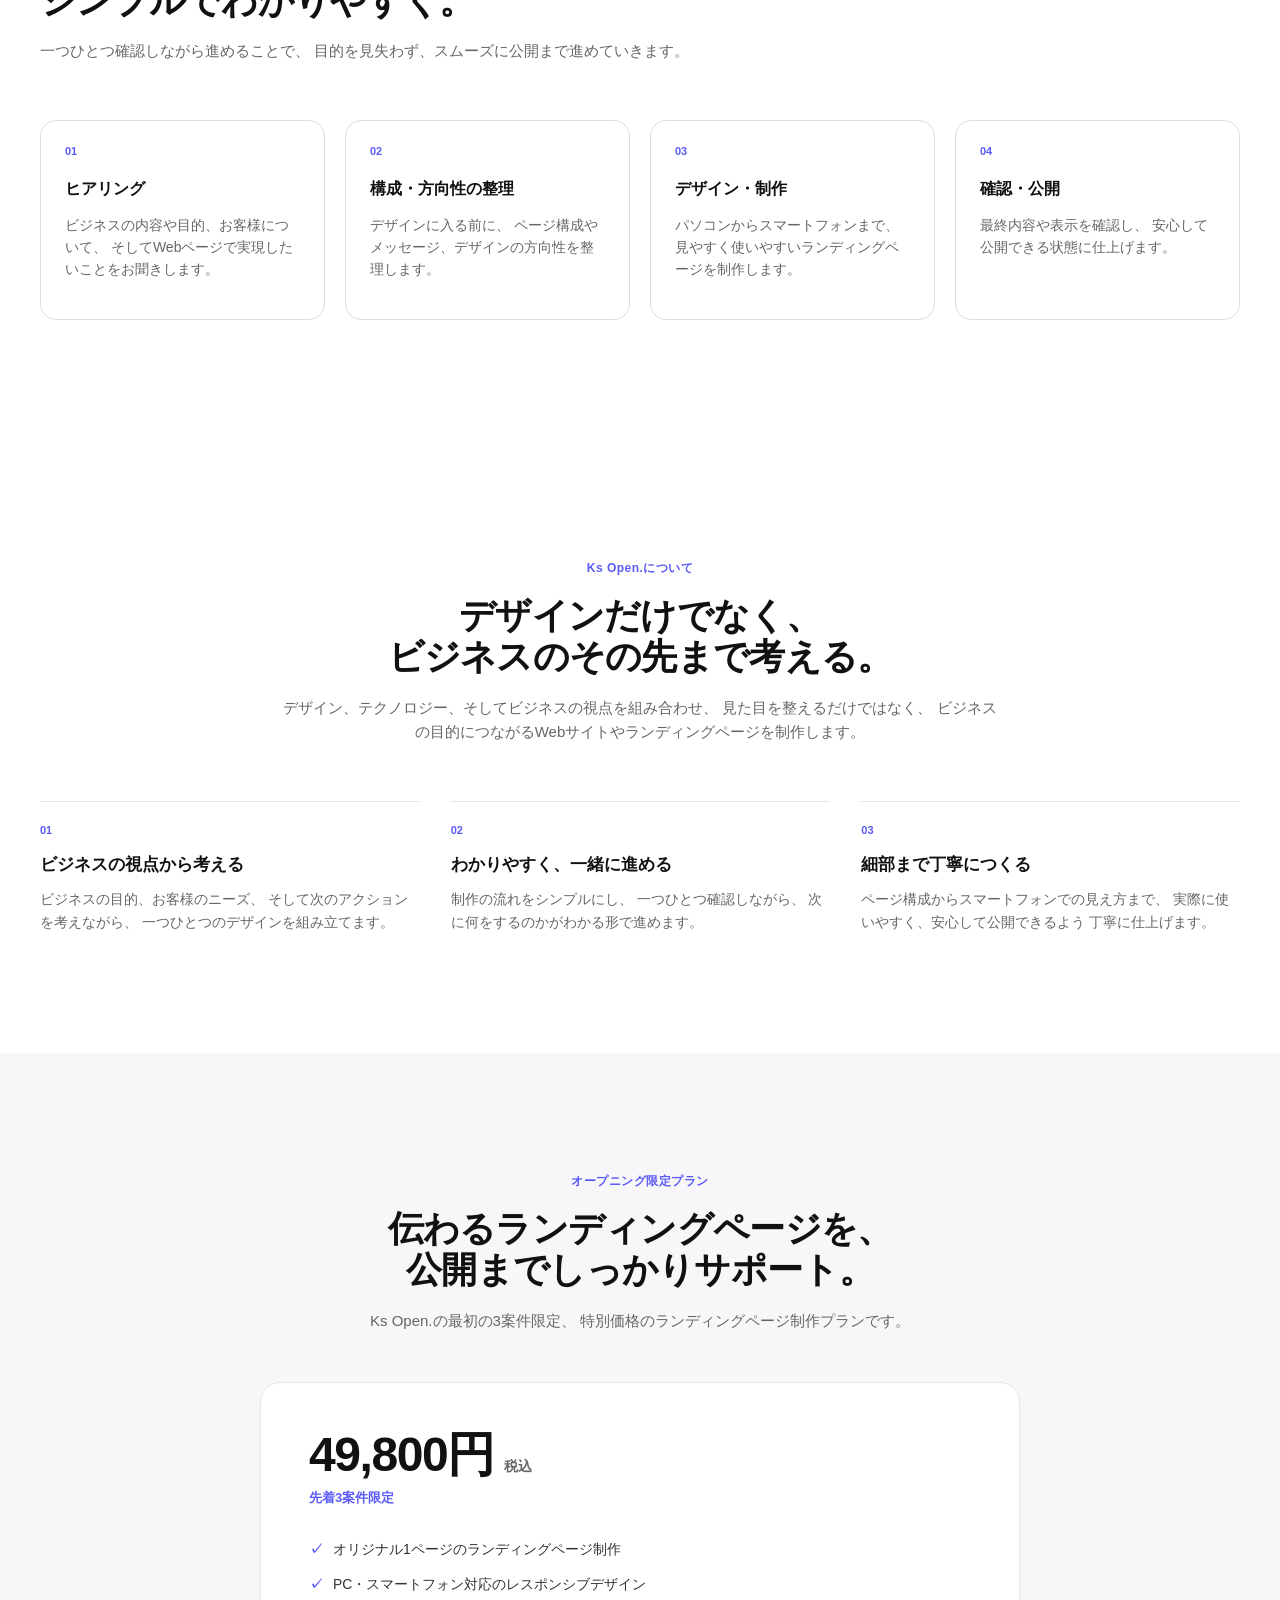
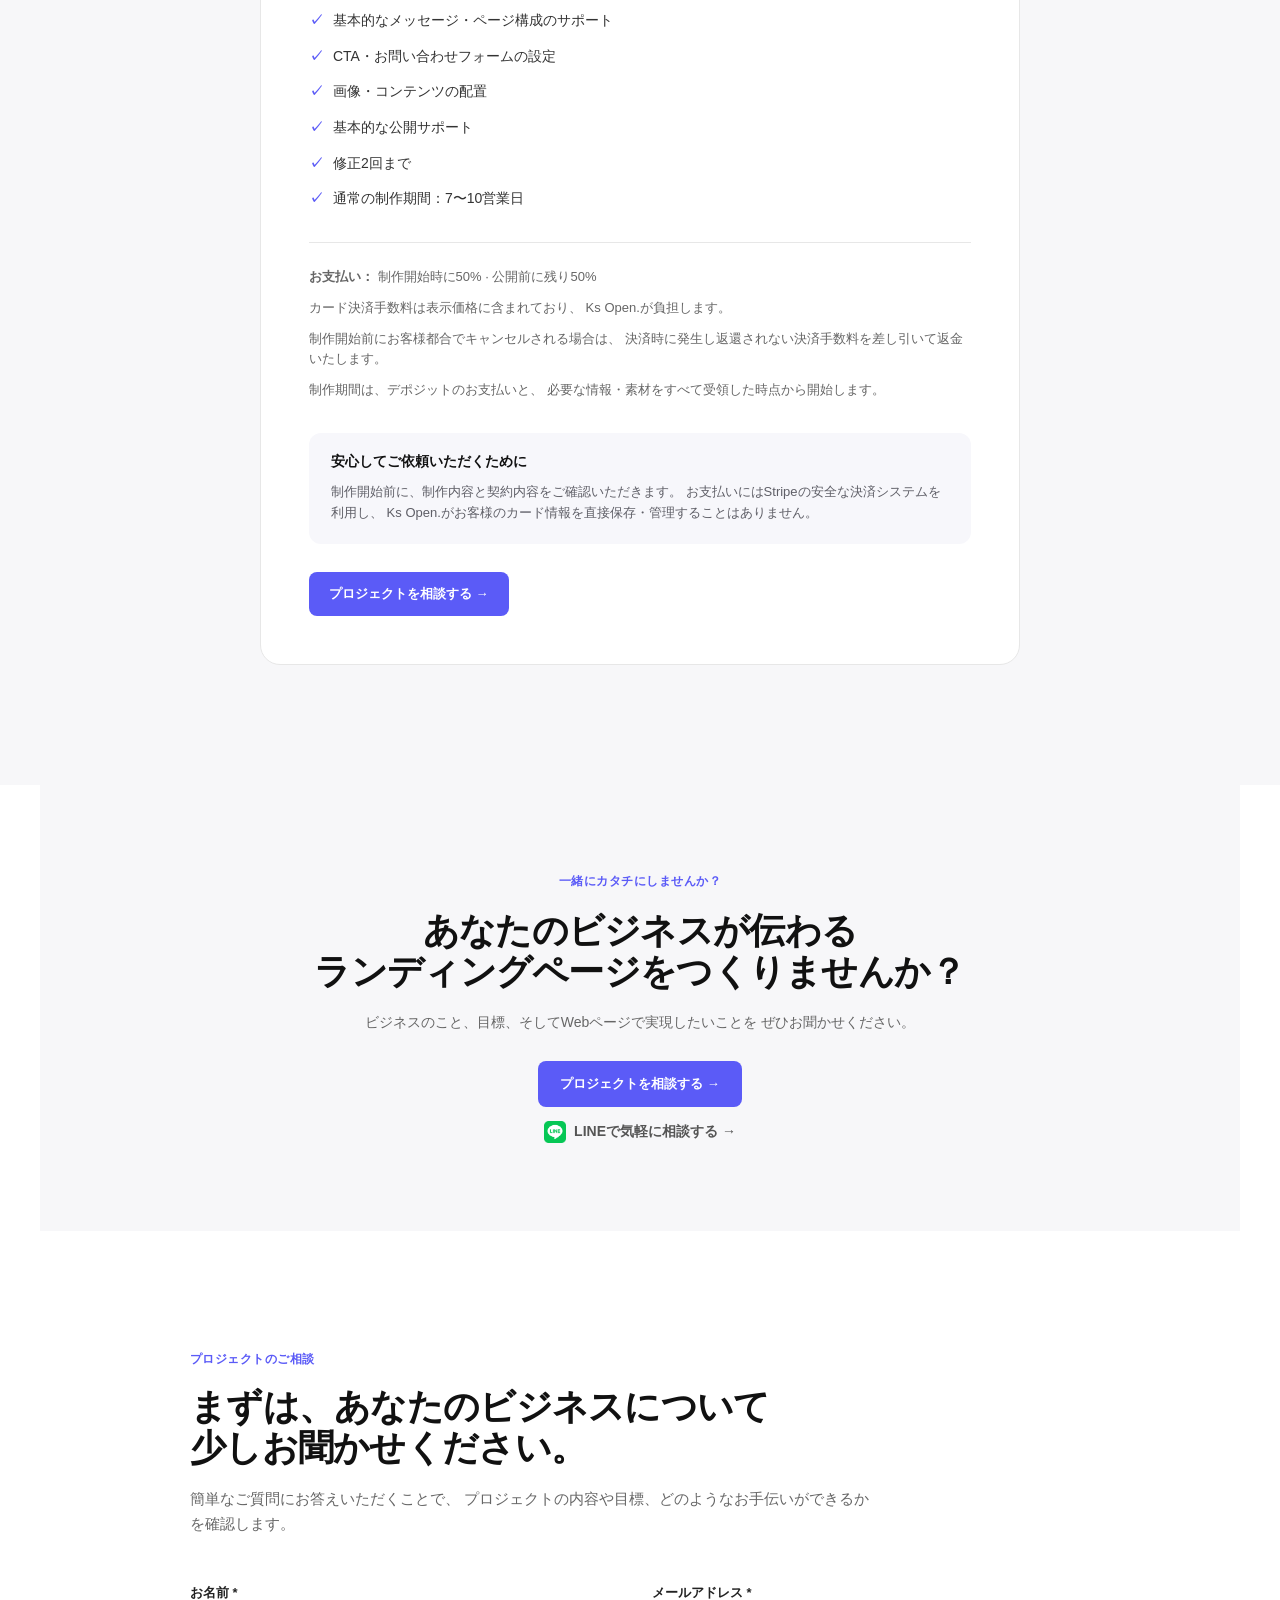
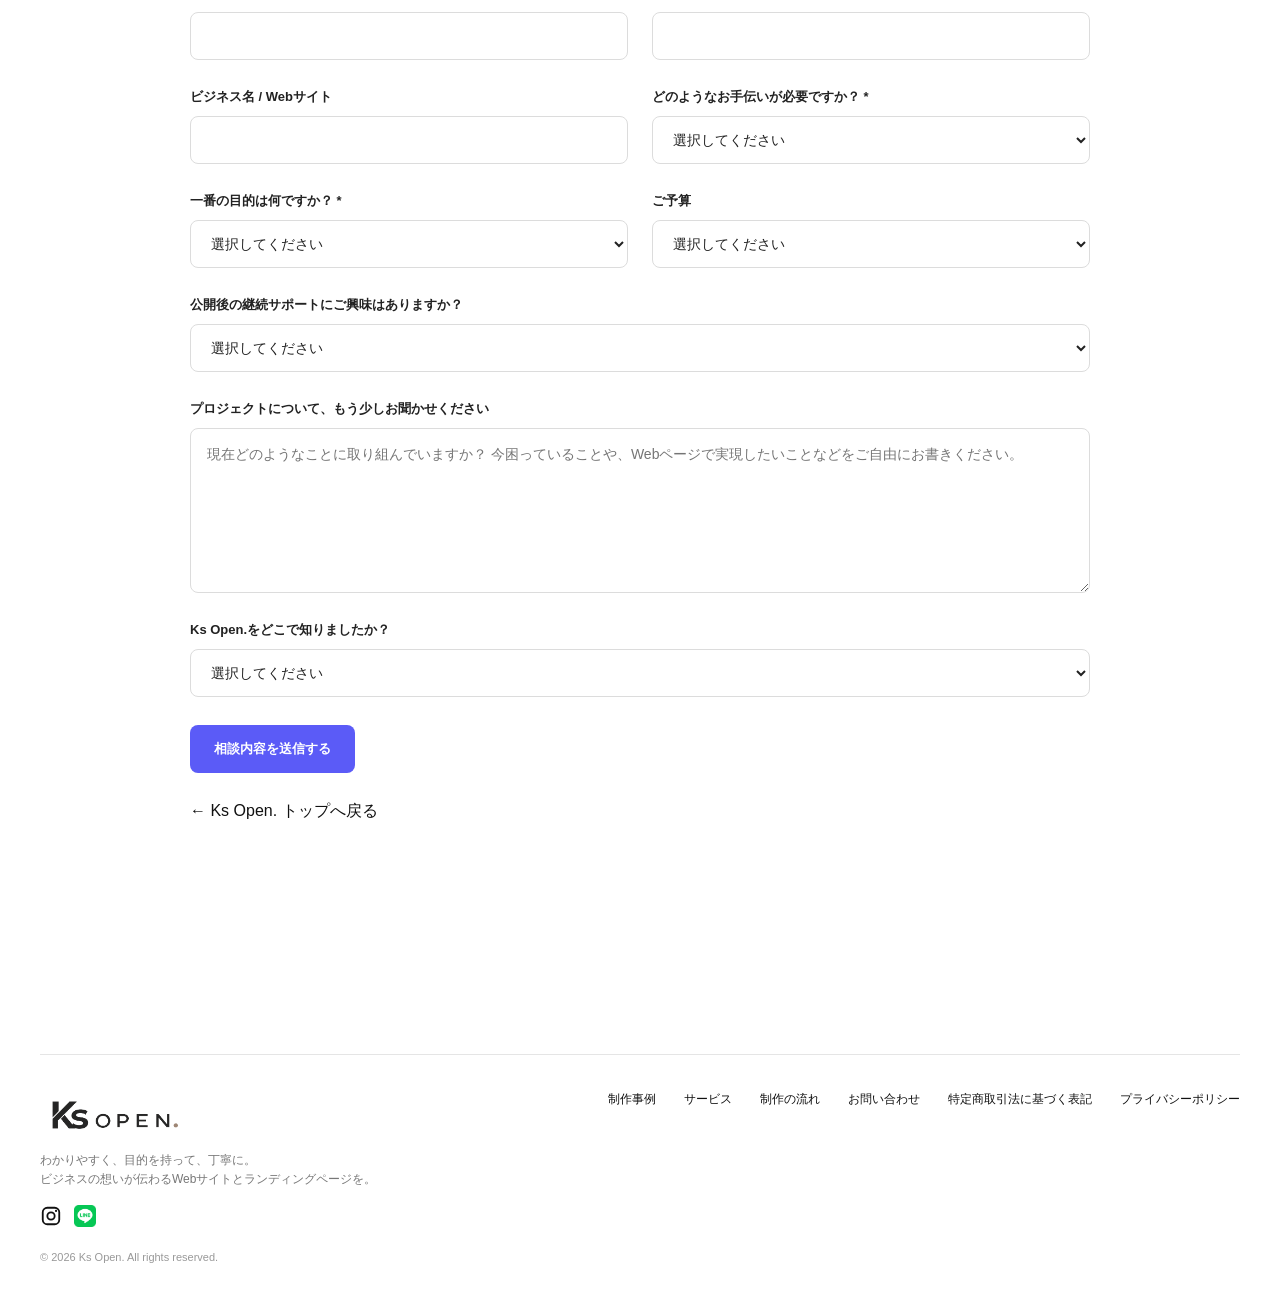
==== commit 67d40a5a: "Add North and Stem portfolio project" ====
--- a/ja/index.html
+++ b/ja/index.html
@@ -412,7 +412,38 @@
       </div>
 
     </article>
-
+    <article class="work-project">
+
+      <div class="project-info">
+        <span class="project-label">03 / WordPressサイト制作デモ</span>
+
+        <h3>North &amp; Stem Floral Studio</h3>
+
+        <p>
+          カルガリーのフローラルスタジオを想定して自主制作したウェブサイトです。
+          WordPressでサービス紹介や読み物ページを構成し、スマートフォンにも対応。
+          静的サイトに変換して、独自ドメインで公開しました。
+        </p>
+
+        <p class="project-meta">
+          WordPress · レスポンシブデザイン · 静的サイト化 · GitHub Pages
+        </p>
+
+        <p>
+          <a href="https://north-stem.ksopen.ca/" target="_blank" rel="noopener noreferrer">
+            公開デモを見る ↗
+          </a>
+        </p>
+      </div>
+
+      <div class="project-visual">
+        <img
+          src="../images/north-stem-preview.jpeg"
+          alt="North &amp; Stem Floral Studioのウェブサイト制作デモ"
+        >
+      </div>
+
+    </article>
   </div>
 
 </section>
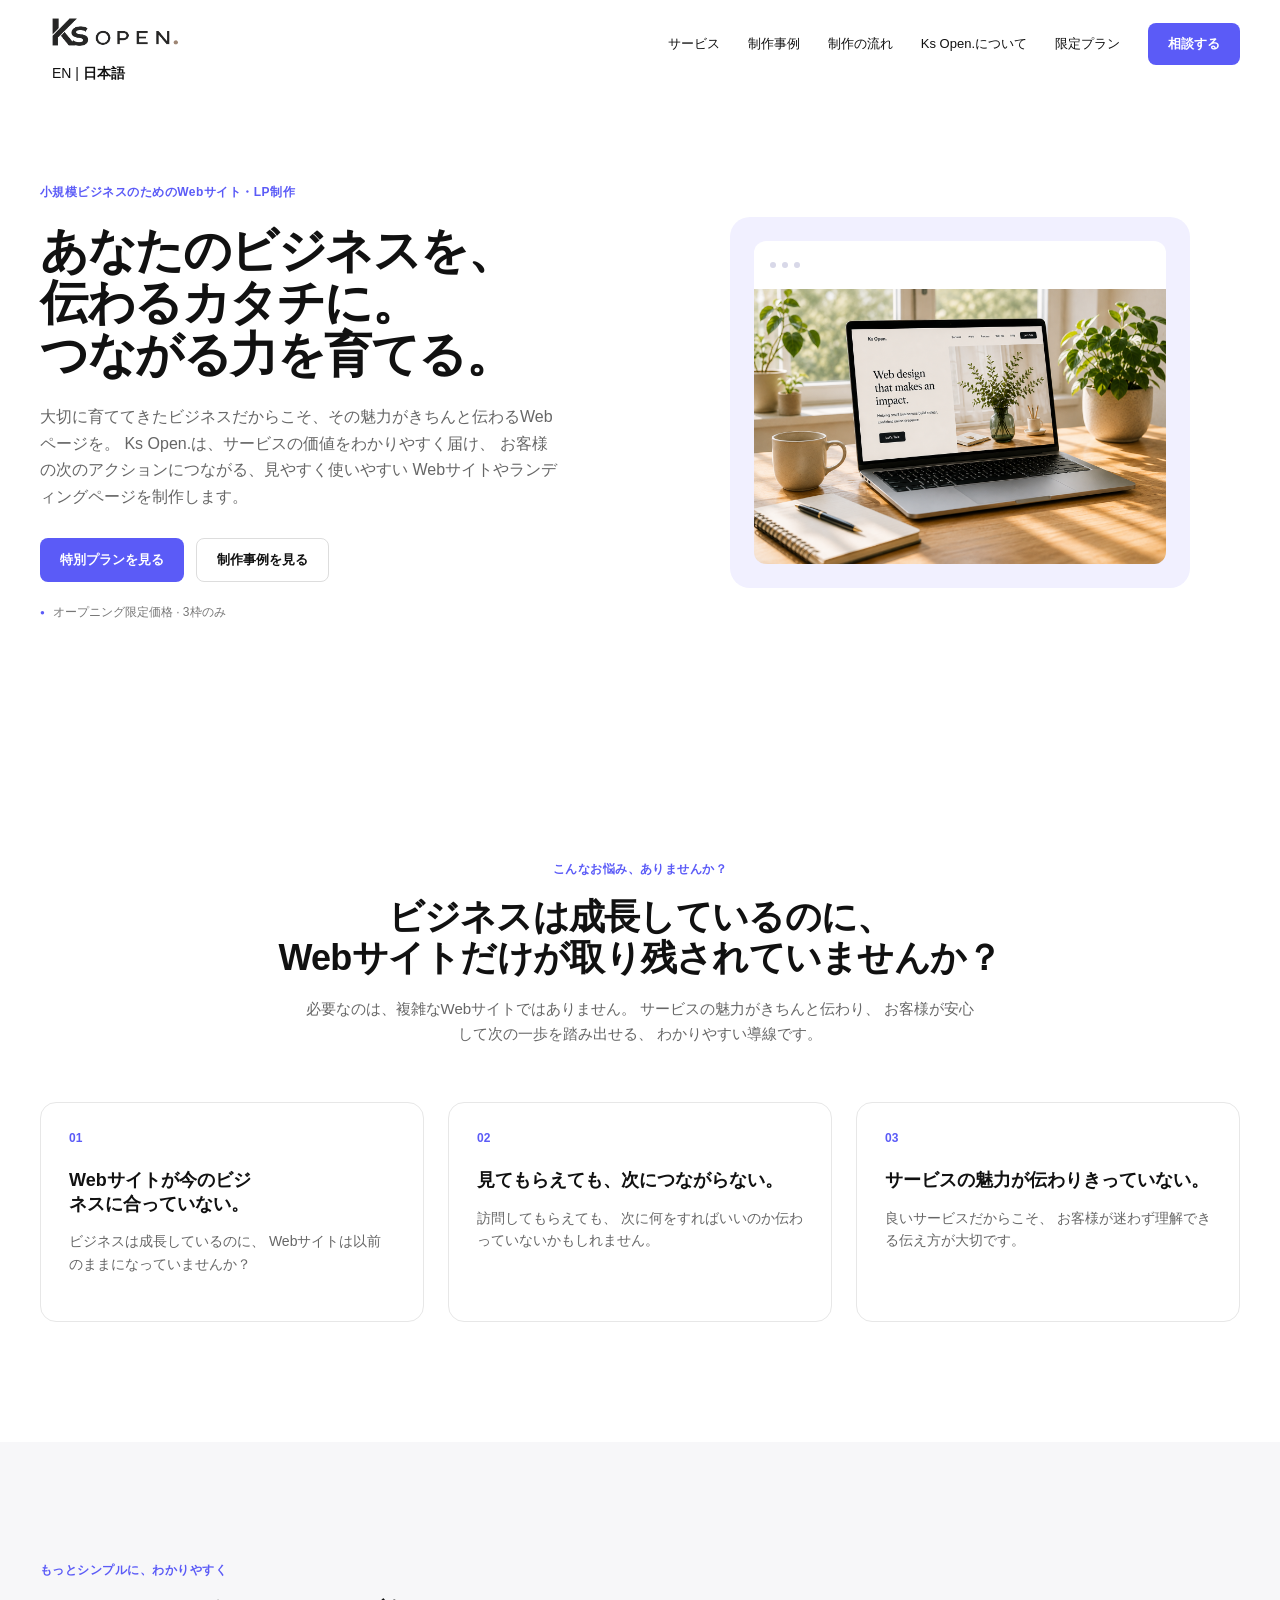
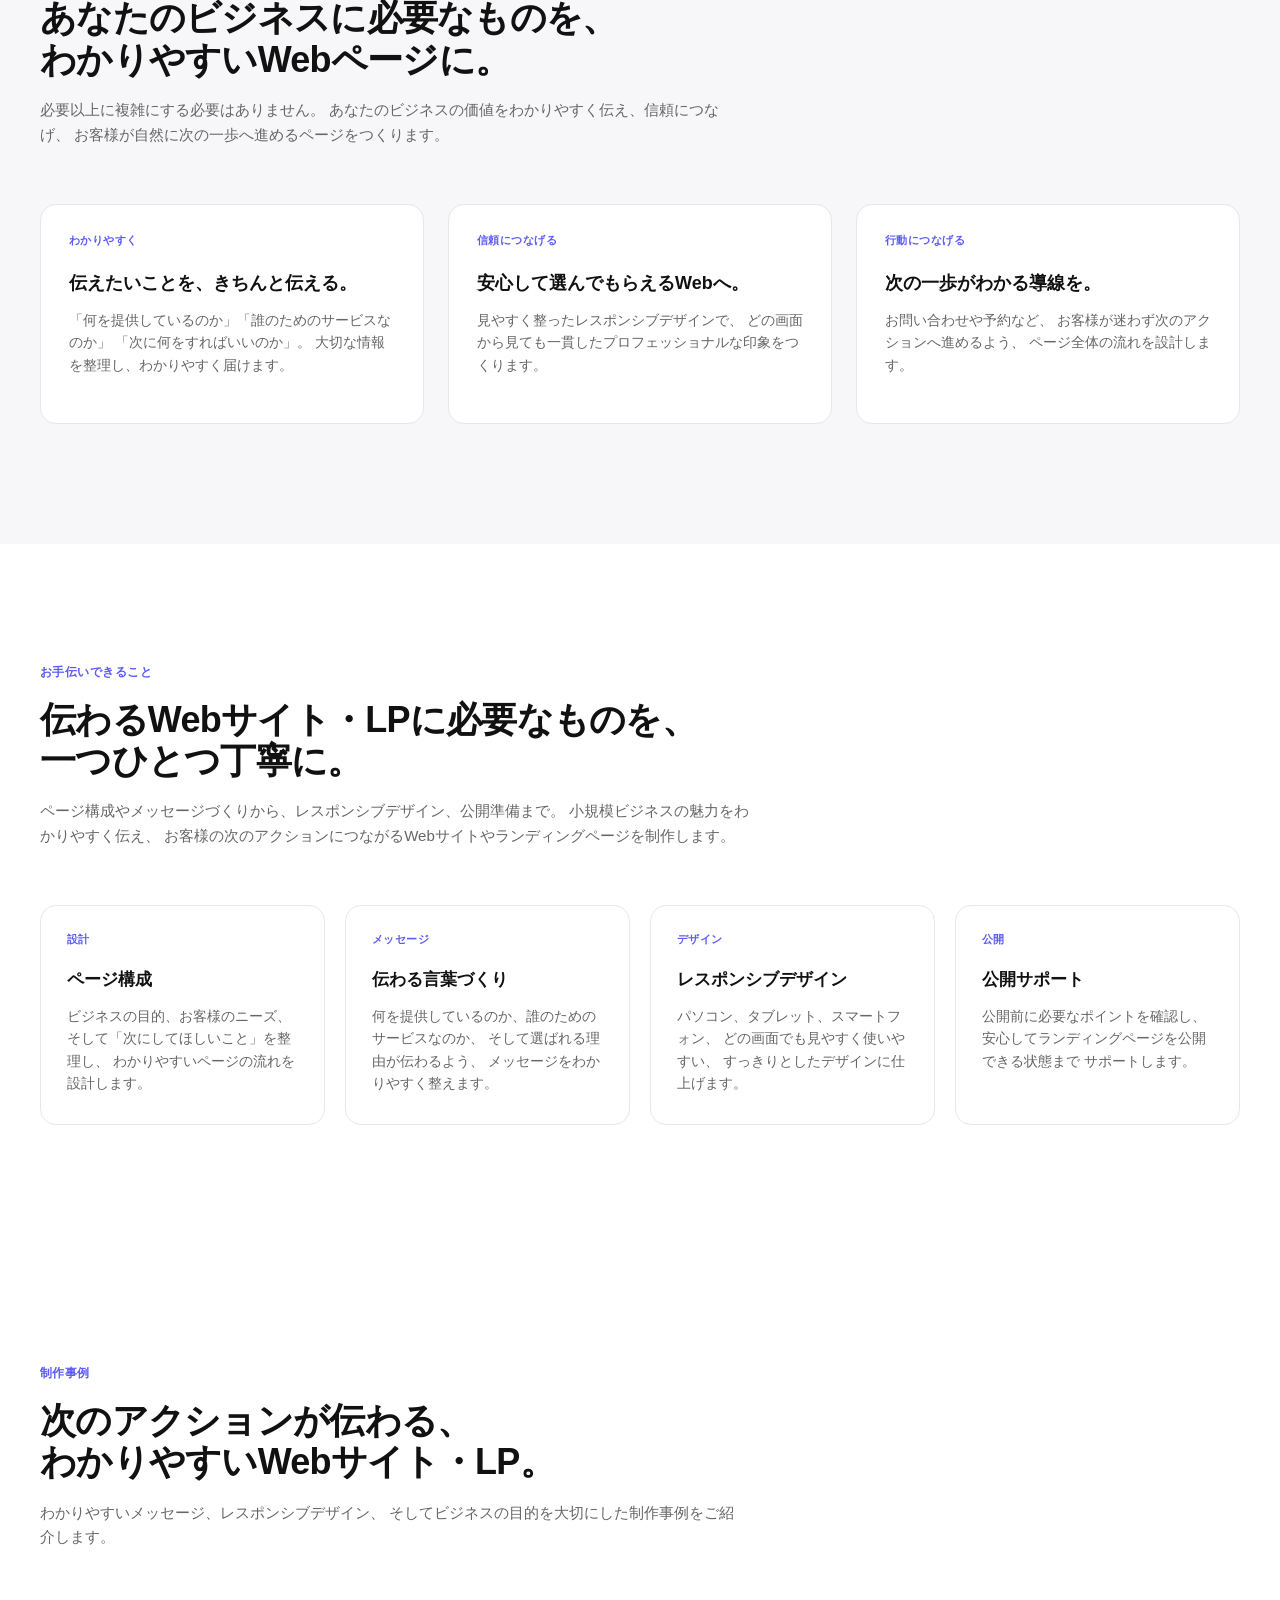
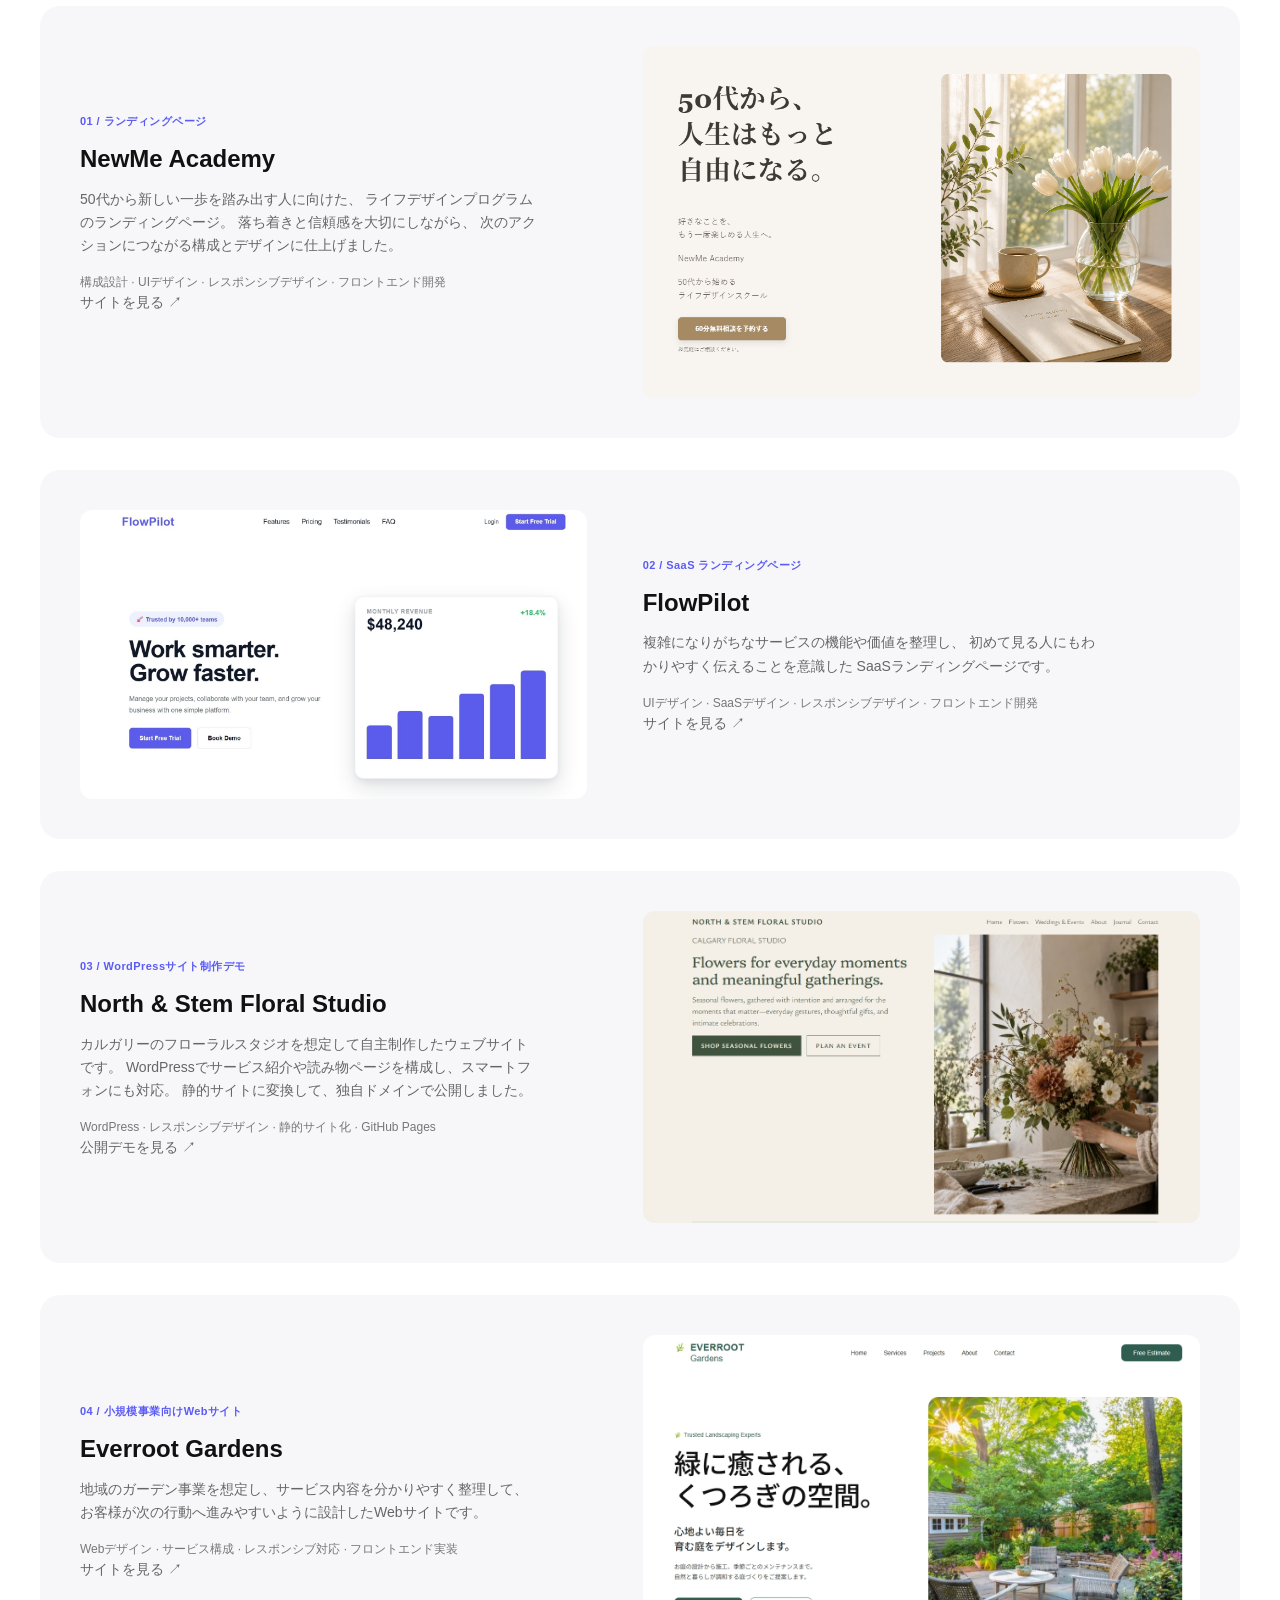
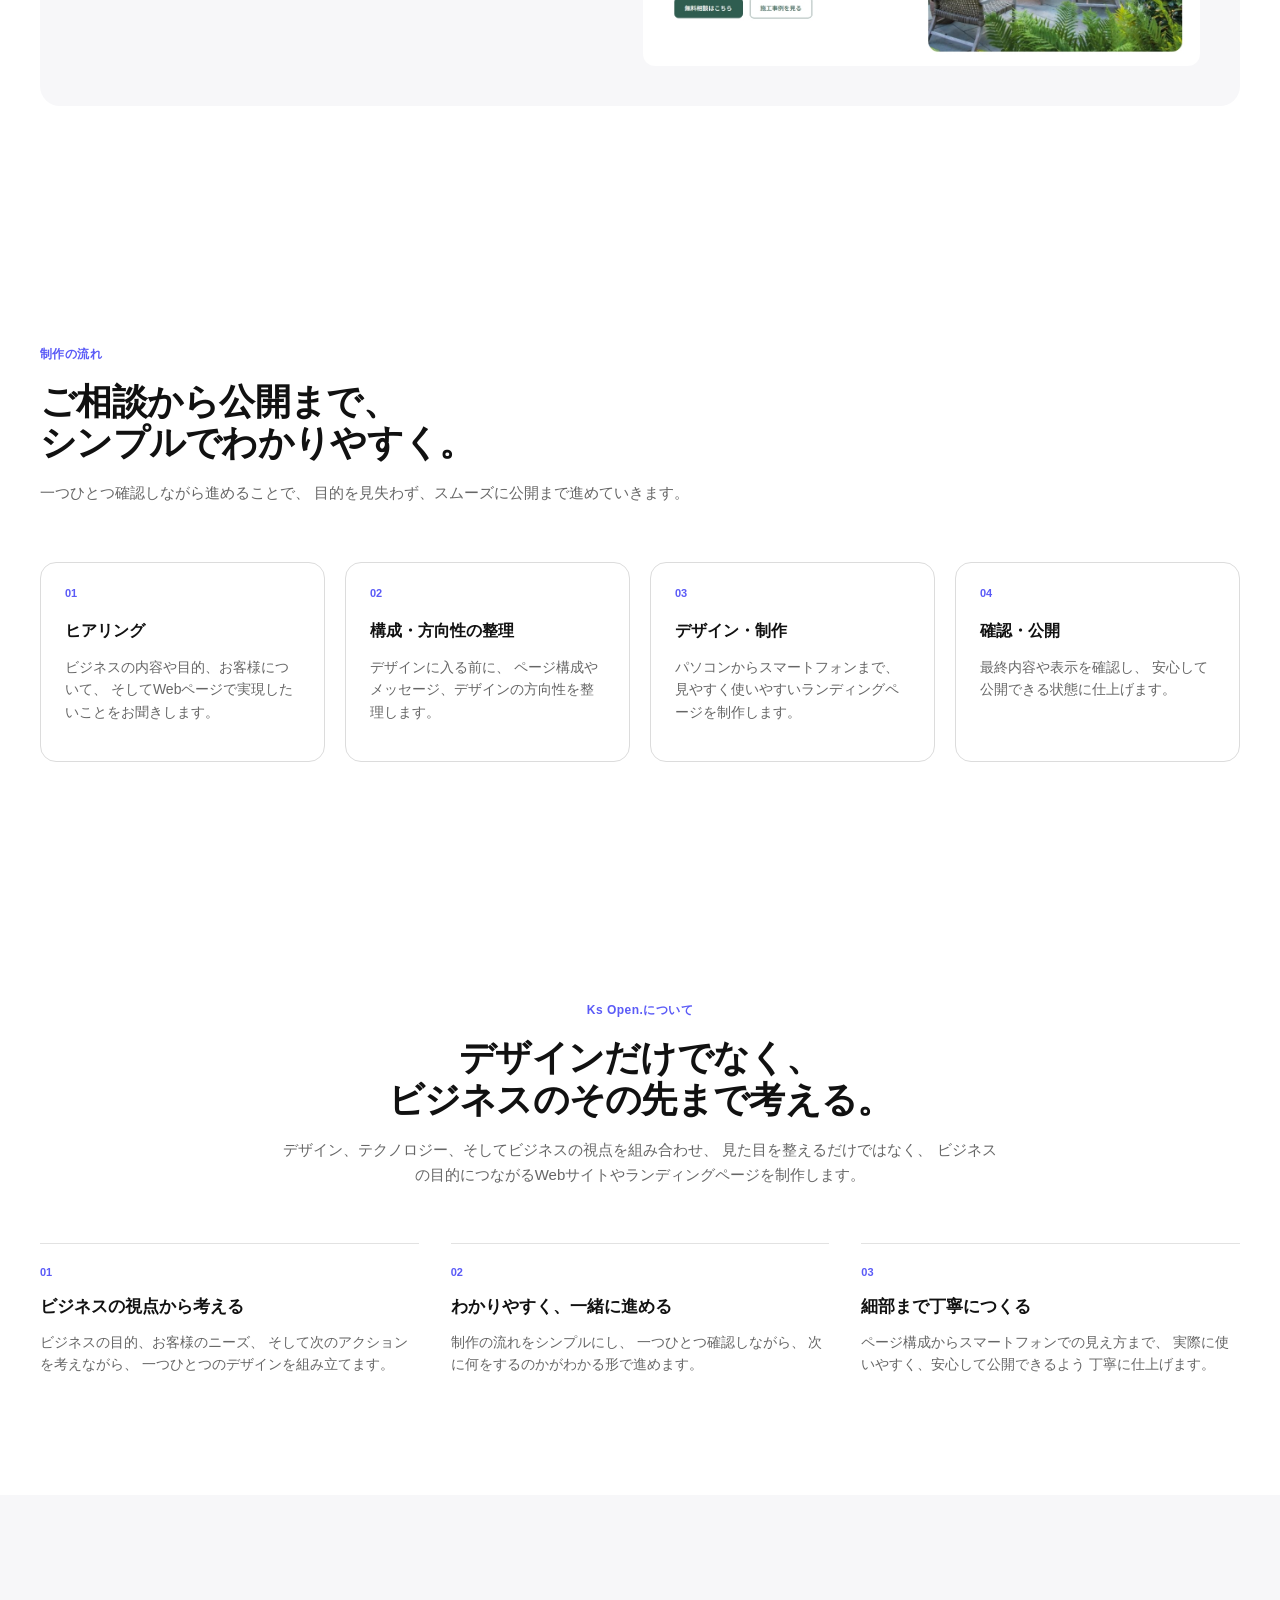
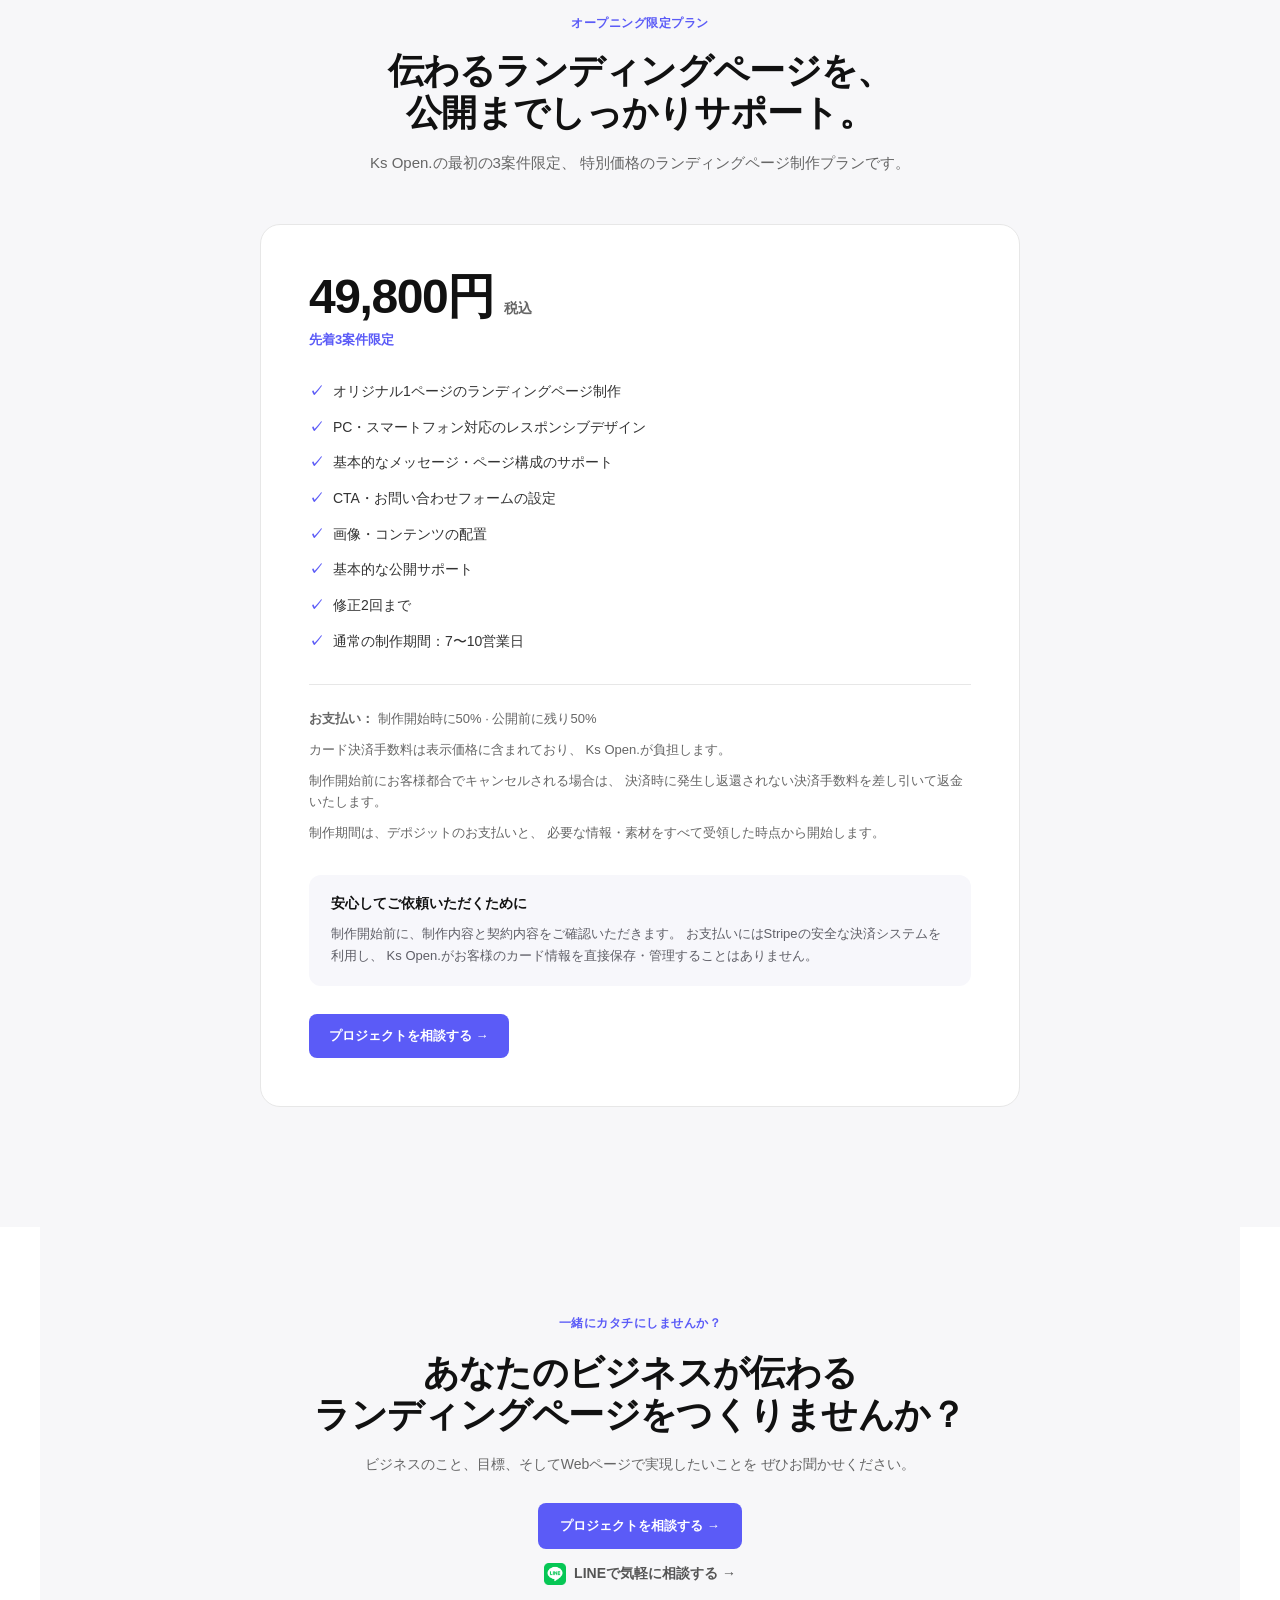
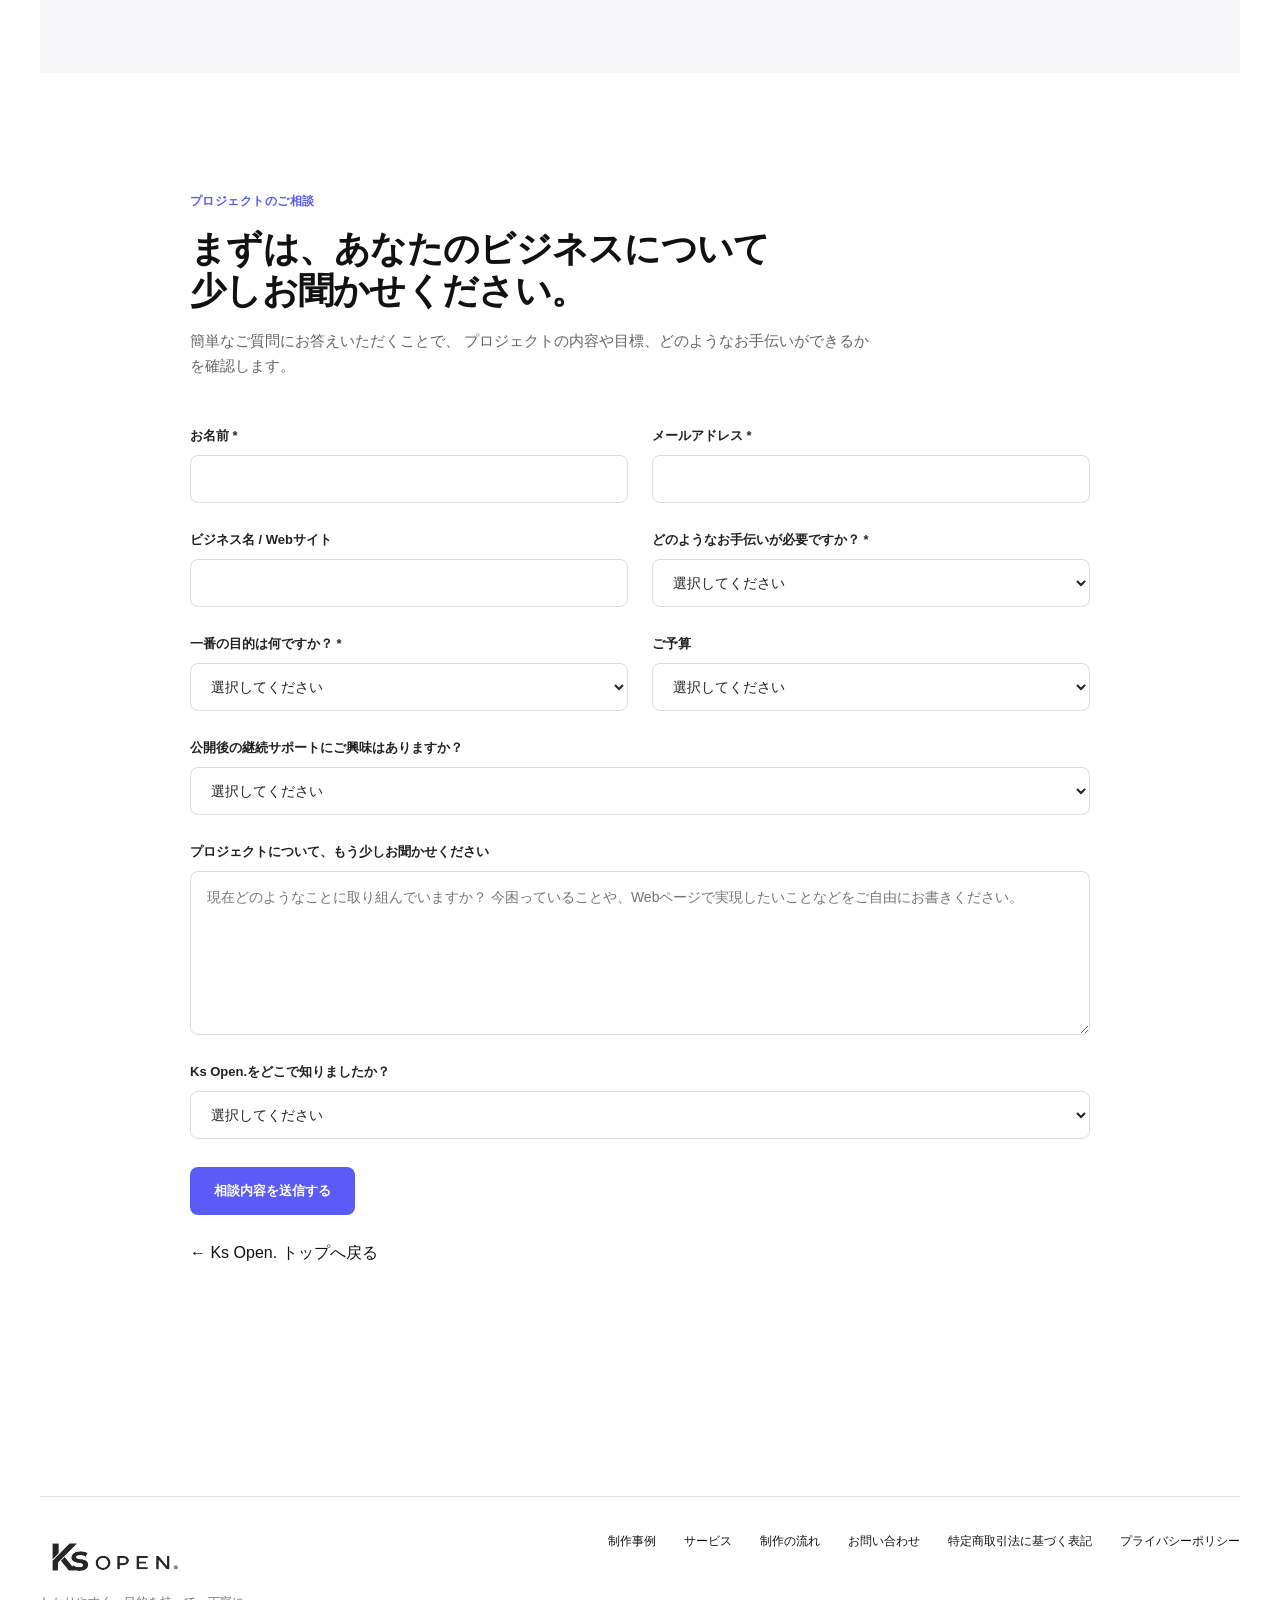
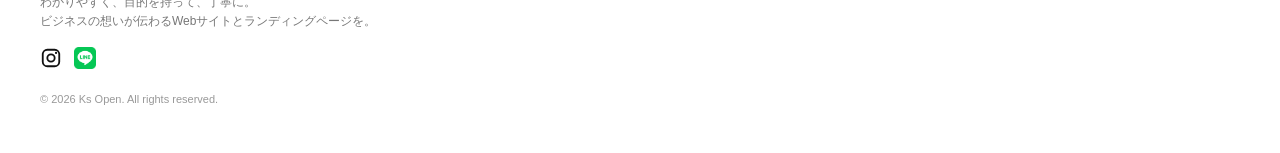
==== commit 8e43ab0c: "Add portfolio links and Everroot Gardens project" ====
--- a/ja/index.html
+++ b/ja/index.html
@@ -368,7 +368,13 @@
         <p class="project-meta">
           構成設計 · UIデザイン · レスポンシブデザイン · フロントエンド開発
         </p>
-
+<p>
+  <a href="https://moimoinene-gugu.github.io/portfolio-01-newme-academy/"
+     target="_blank"
+     rel="noopener noreferrer">
+    サイトを見る ↗
+  </a>
+</p>
       </div>
 
       <div class="project-visual">
@@ -377,7 +383,6 @@
           src="../images/newme-academy-preview.png"
           alt="NewMe Academy ランディングページ制作事例"
         >
-
       </div>
 
     </article>
@@ -408,7 +413,13 @@
         <p class="project-meta">
           UIデザイン · SaaSデザイン · レスポンシブデザイン · フロントエンド開発
         </p>
-
+<p>
+  <a href="https://moimoinene-gugu.github.io/portfolio-02-flowpilot/"
+     target="_blank"
+     rel="noopener noreferrer">
+    サイトを見る ↗
+  </a>
+</p>
       </div>
 
     </article>
@@ -442,8 +453,40 @@
           alt="North &amp; Stem Floral Studioのウェブサイト制作デモ"
         >
       </div>
-
     </article>
+    <article class="work-project">
+
+  <div class="project-info">
+    <span class="project-label">04 / 小規模事業向けWebサイト</span>
+
+    <h3>Everroot Gardens</h3>
+
+    <p>
+      地域のガーデン事業を想定し、サービス内容を分かりやすく整理して、
+      お客様が次の行動へ進みやすいように設計したWebサイトです。
+    </p>
+
+    <p class="project-meta">
+      Webデザイン · サービス構成 · レスポンシブ対応 · フロントエンド実装
+    </p>
+
+    <p>
+      <a href="https://moimoinene-gugu.github.io/portfolio-04-everroot-gardens/"
+         target="_blank"
+         rel="noopener noreferrer">
+        サイトを見る ↗
+      </a>
+    </p>
+  </div>
+
+  <div class="project-visual">
+    <img
+      src="../images/everroot-preview.jpeg"
+      alt="Everroot Gardensの小規模事業向けWebサイト制作例"
+    >
+  </div>
+
+</article>
   </div>
 
 </section>
